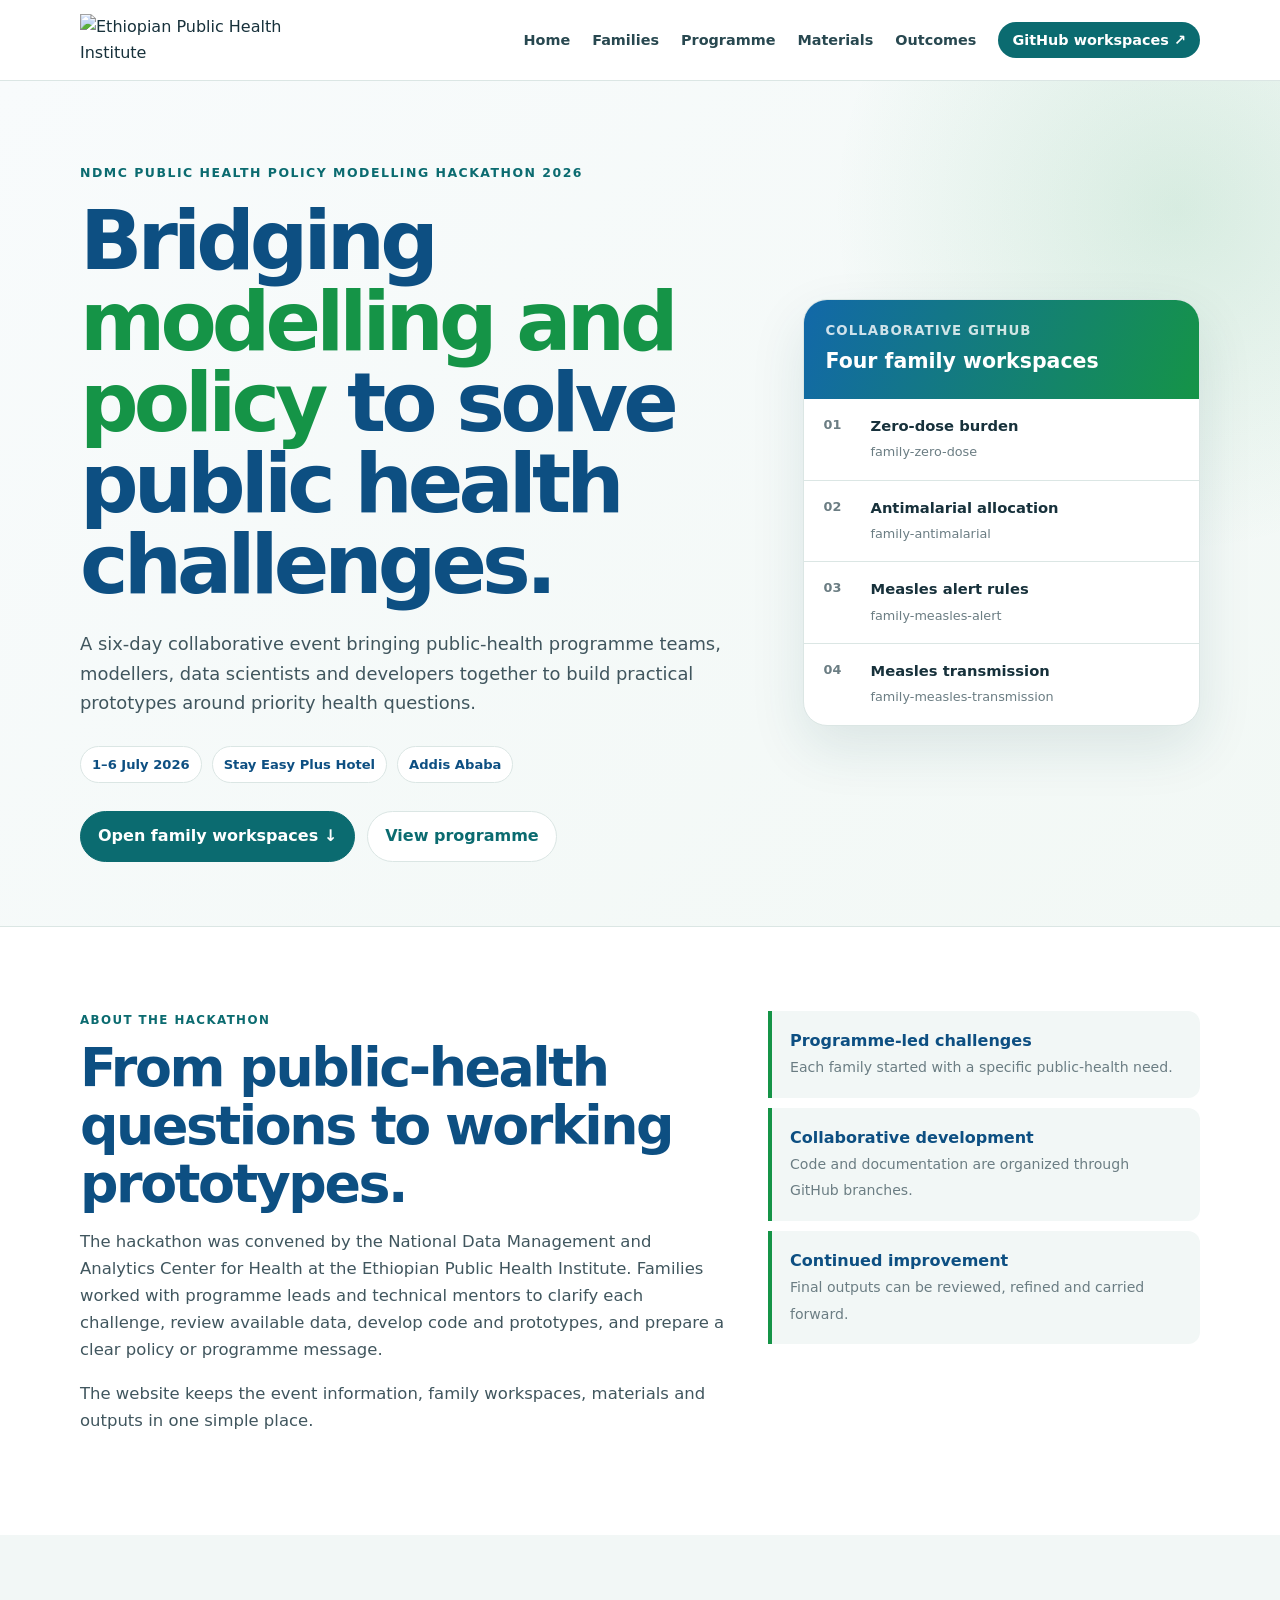
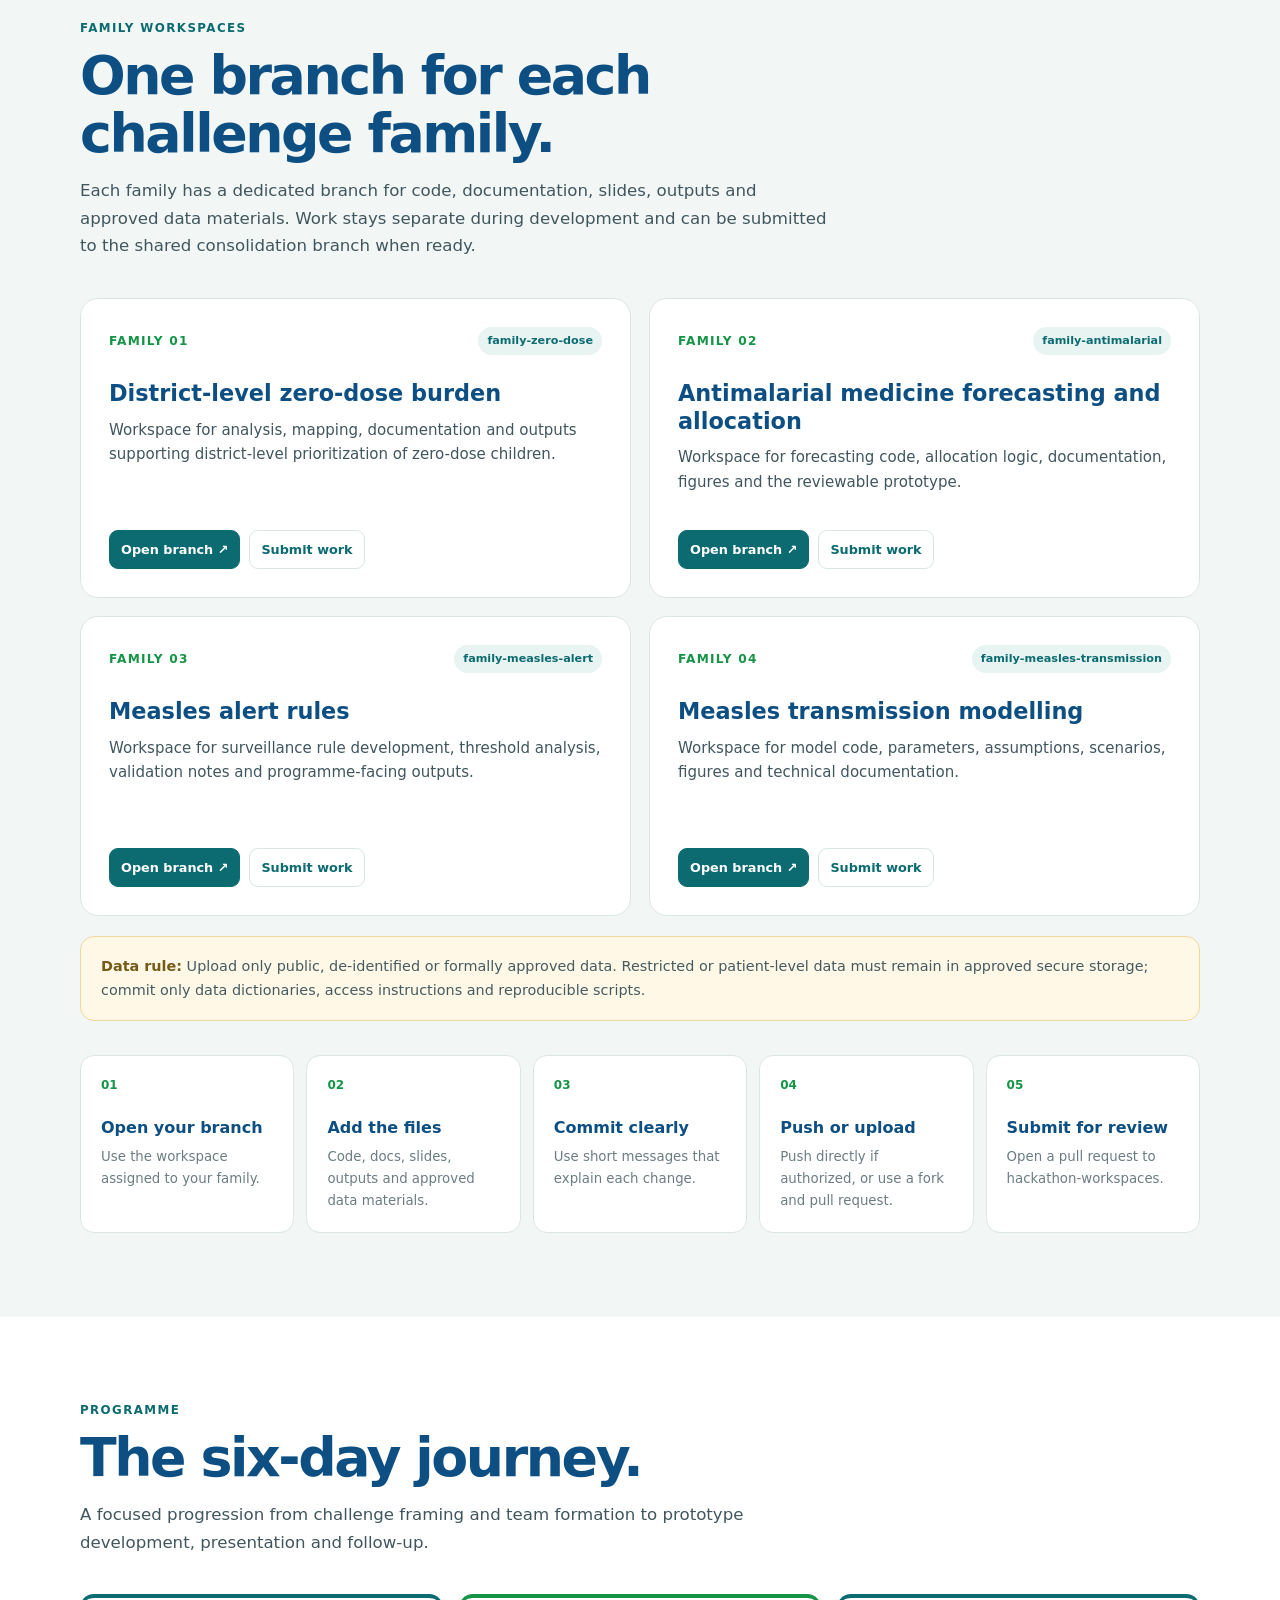
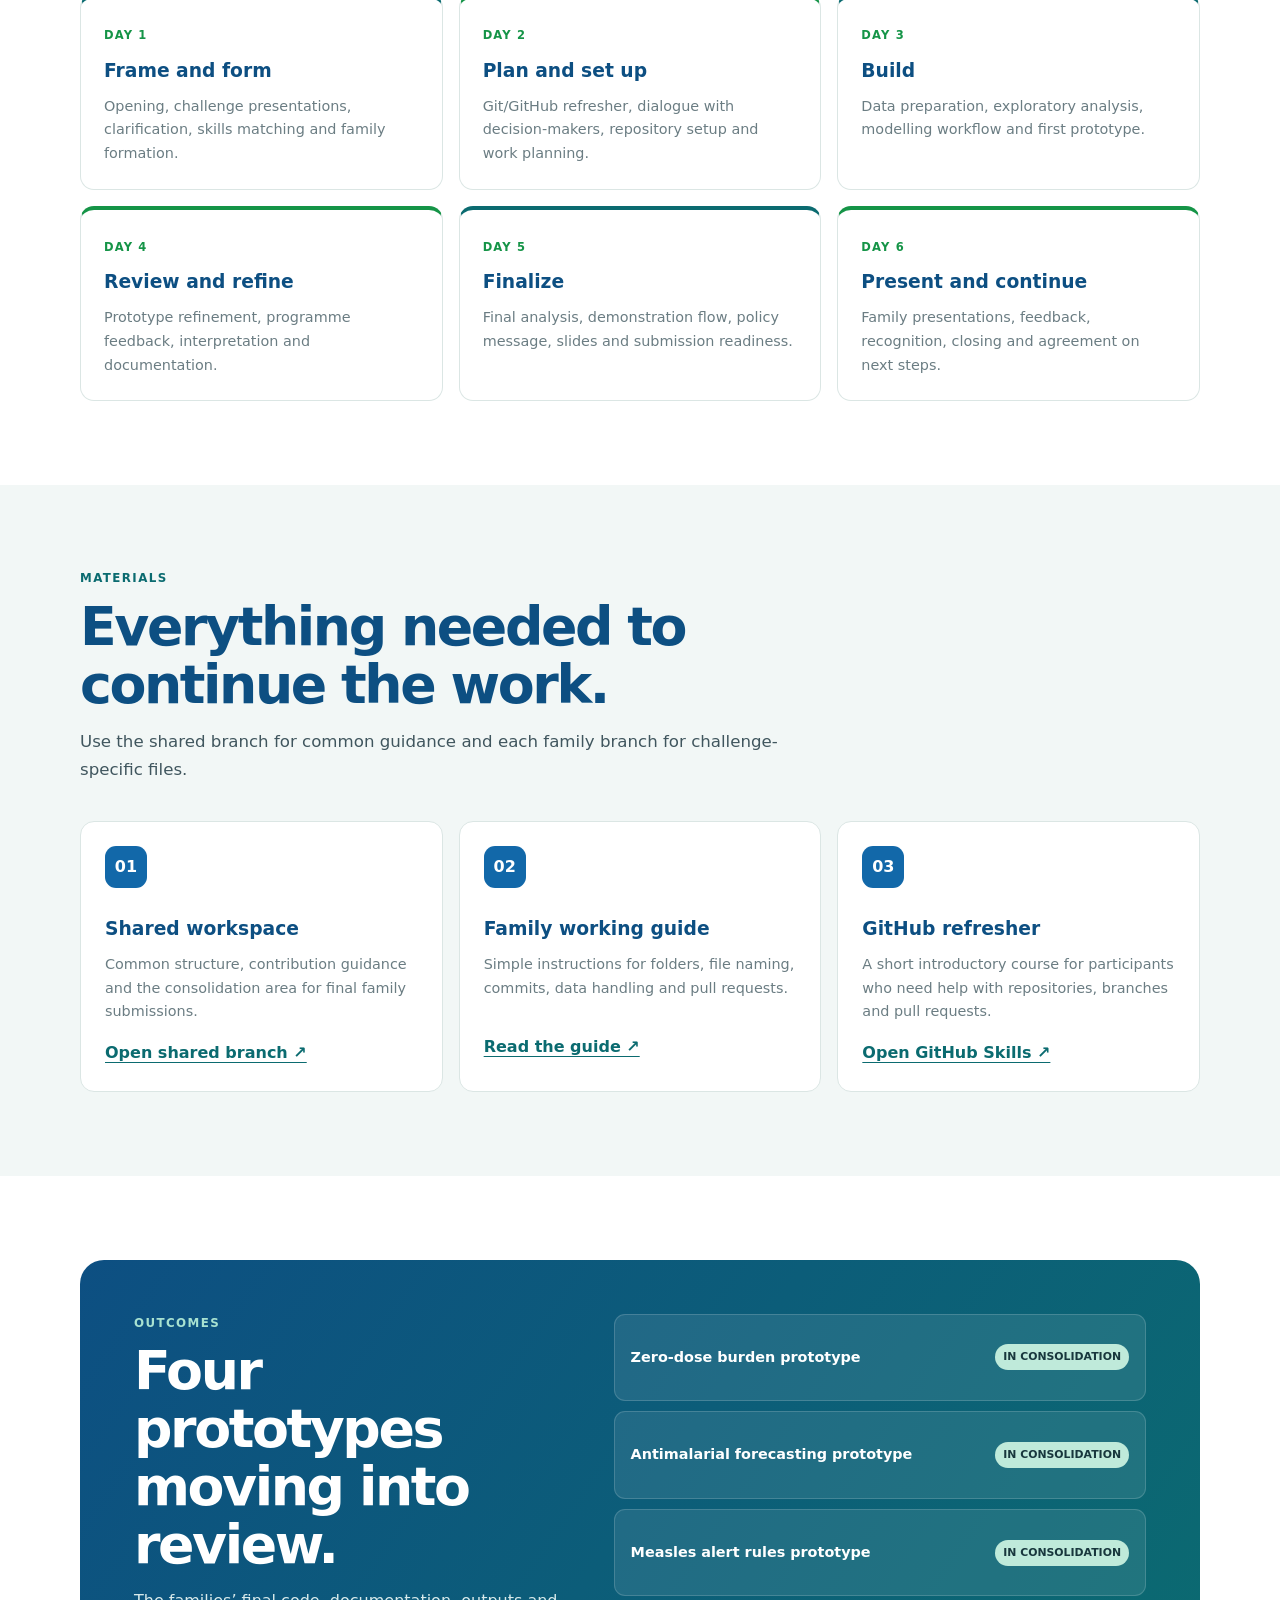
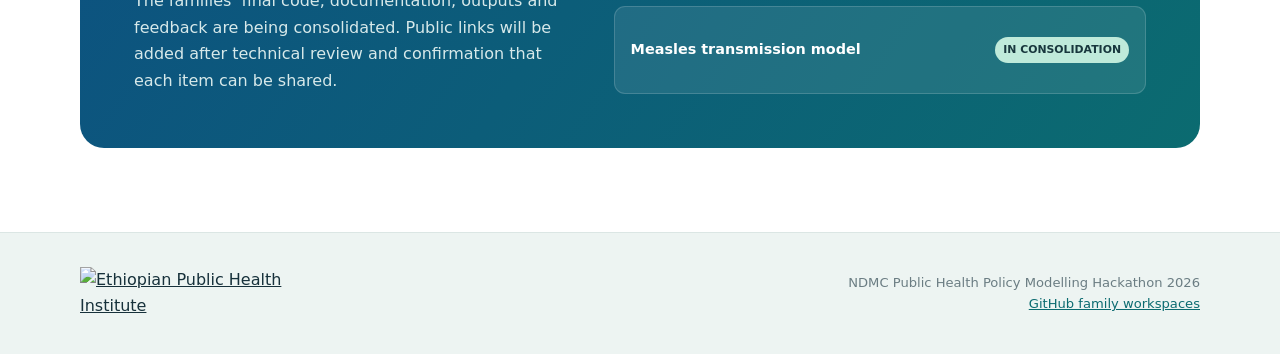
==== ndmc-public-health-modelling-hackathon/index.html @ a4ee4c73 "Add simplified NDMC hackathon site" ====
<!DOCTYPE html>
<html lang="en">
<head>
  <meta charset="utf-8">
  <meta name="viewport" content="width=device-width, initial-scale=1">
  <meta name="description" content="NDMC Public Health Policy Modelling Hackathon 2026 — programme information, family workspaces, materials and outcomes.">
  <meta name="theme-color" content="#0b6b70">
  <meta property="og:type" content="website">
  <meta property="og:title" content="NDMC Public Health Policy Modelling Hackathon 2026">
  <meta property="og:description" content="Bridging modelling and policy to solve public health challenges.">
  <meta property="og:url" content="https://mulerger.github.io/ndmc-public-health-modelling-hackathon/">
  <link rel="canonical" href="https://mulerger.github.io/ndmc-public-health-modelling-hackathon/">
  <title>NDMC Public Health Policy Modelling Hackathon 2026 | EPHI</title>

  <style>
    :root {
      --blue: #1268a9;
      --blue-dark: #0d4f82;
      --green: #159447;
      --teal: #0b6b70;
      --ink: #17313b;
      --text: #40565e;
      --muted: #6b7d83;
      --line: #dbe6e4;
      --soft: #f2f7f6;
      --paper: #ffffff;
      --gold: #e4ad39;
      --max: 1120px;
      --radius: 18px;
    }

    *, *::before, *::after { box-sizing: border-box; }
    html { scroll-behavior: smooth; scroll-padding-top: 88px; }
    body {
      margin: 0;
      color: var(--ink);
      background: var(--paper);
      font-family: Inter, ui-sans-serif, system-ui, -apple-system, BlinkMacSystemFont, "Segoe UI", sans-serif;
      line-height: 1.65;
    }

    a { color: inherit; }
    img { display: block; max-width: 100%; }
    button { font: inherit; }
    .container { width: min(var(--max), calc(100% - 40px)); margin-inline: auto; }

    .skip-link {
      position: fixed;
      top: 8px;
      left: 8px;
      z-index: 2000;
      padding: 10px 14px;
      color: var(--ink);
      background: white;
      border: 2px solid var(--teal);
      border-radius: 8px;
      transform: translateY(-150%);
    }

    .skip-link:focus { transform: none; }

    .site-header {
      position: sticky;
      top: 0;
      z-index: 1000;
      background: rgba(255, 255, 255, 0.96);
      border-bottom: 1px solid var(--line);
      backdrop-filter: blur(12px);
    }

    .nav-row {
      min-height: 80px;
      display: flex;
      align-items: center;
      justify-content: space-between;
      gap: 28px;
    }

    .brand { display: inline-flex; align-items: center; text-decoration: none; }
    .brand img { width: 270px; max-height: 62px; object-fit: contain; object-position: left center; }

    .nav-links {
      display: flex;
      align-items: center;
      gap: 22px;
      margin: 0;
      padding: 0;
      list-style: none;
    }

    .nav-links a {
      color: #284850;
      text-decoration: none;
      font-size: 0.9rem;
      font-weight: 750;
    }

    .nav-links a:hover, .nav-links a:focus-visible { color: var(--teal); }

    .nav-links .github-link {
      padding: 10px 14px;
      color: white;
      background: var(--teal);
      border-radius: 999px;
    }

    .nav-links .github-link:hover, .nav-links .github-link:focus-visible { color: white; background: var(--blue); }

    .menu-button {
      display: none;
      width: 44px;
      height: 44px;
      padding: 0;
      color: var(--ink);
      background: white;
      border: 1px solid var(--line);
      border-radius: 10px;
      cursor: pointer;
    }

    .menu-button span,
    .menu-button::before,
    .menu-button::after {
      content: "";
      display: block;
      width: 19px;
      height: 2px;
      margin: 4px auto;
      background: currentColor;
      border-radius: 10px;
    }

    .hero {
      padding: 82px 0 64px;
      background:
        radial-gradient(circle at 92% 15%, rgba(21, 148, 71, 0.13), transparent 25%),
        linear-gradient(135deg, #f8fbfc 0%, #f2f8f5 100%);
      border-bottom: 1px solid var(--line);
    }

    .hero-grid {
      display: grid;
      grid-template-columns: minmax(0, 1.25fr) minmax(310px, 0.75fr);
      gap: 60px;
      align-items: center;
    }

    .eyebrow {
      margin-bottom: 16px;
      color: var(--teal);
      font-size: 0.78rem;
      font-weight: 900;
      letter-spacing: 0.12em;
      text-transform: uppercase;
    }

    h1, h2, h3, p { margin-top: 0; }
    h1 {
      max-width: 760px;
      margin-bottom: 24px;
      color: var(--blue-dark);
      font-size: clamp(2.75rem, 6.4vw, 5.15rem);
      line-height: 0.99;
      letter-spacing: -0.06em;
    }

    h1 span { color: var(--green); }

    .lead {
      max-width: 720px;
      margin-bottom: 28px;
      color: var(--text);
      font-size: 1.12rem;
    }

    .event-meta { display: flex; flex-wrap: wrap; gap: 10px; margin-bottom: 28px; }
    .event-meta span {
      padding: 7px 11px;
      color: var(--blue-dark);
      background: white;
      border: 1px solid var(--line);
      border-radius: 999px;
      font-size: 0.82rem;
      font-weight: 800;
    }

    .actions { display: flex; flex-wrap: wrap; gap: 12px; }
    .button {
      display: inline-flex;
      align-items: center;
      justify-content: center;
      gap: 8px;
      min-height: 48px;
      padding: 11px 17px;
      color: white;
      background: var(--teal);
      border: 1px solid var(--teal);
      border-radius: 999px;
      text-decoration: none;
      font-weight: 800;
    }

    .button:hover, .button:focus-visible { background: var(--blue); border-color: var(--blue); }
    .button.secondary { color: var(--teal); background: white; border-color: var(--line); }
    .button.secondary:hover, .button.secondary:focus-visible { color: var(--blue); border-color: var(--blue); }

    .workspace-preview {
      overflow: hidden;
      background: white;
      border: 1px solid var(--line);
      border-radius: 24px;
      box-shadow: 0 22px 55px rgba(16, 76, 86, 0.11);
    }

    .preview-head {
      padding: 20px 22px;
      color: white;
      background: linear-gradient(110deg, var(--blue), var(--green));
    }

    .preview-head small { display: block; opacity: 0.8; font-weight: 800; letter-spacing: 0.08em; text-transform: uppercase; }
    .preview-head strong { display: block; margin-top: 3px; font-size: 1.28rem; }
    .preview-list { display: grid; }
    .preview-item { display: grid; grid-template-columns: 35px 1fr; gap: 12px; padding: 15px 20px; border-top: 1px solid var(--line); }
    .preview-item:first-child { border-top: 0; }
    .preview-number { color: var(--teal); font-weight: 900; }
    .preview-item b { display: block; font-size: 0.92rem; }
    .preview-item span { color: var(--muted); font-size: 0.8rem; }

    section { padding: 84px 0; }
    .soft-section { background: var(--soft); }
    .section-head { max-width: 760px; margin-bottom: 38px; }
    .kicker { margin-bottom: 9px; color: var(--teal); font-size: 0.74rem; font-weight: 900; letter-spacing: 0.12em; text-transform: uppercase; }
    .kicker.light { color: #a8e2d1; }
    h2 { margin-bottom: 14px; color: var(--blue-dark); font-size: clamp(2rem, 4.2vw, 3.4rem); line-height: 1.08; letter-spacing: -0.045em; }
    .section-head p { margin-bottom: 0; color: var(--text); font-size: 1.04rem; }

    .about-grid { display: grid; grid-template-columns: 1.2fr 0.8fr; gap: 40px; align-items: start; }
    .about-copy p { color: var(--text); font-size: 1.03rem; }
    .about-points { display: grid; gap: 10px; }
    .about-point { padding: 17px 18px; background: var(--soft); border-left: 4px solid var(--green); border-radius: 0 12px 12px 0; }
    .about-point b { display: block; color: var(--blue-dark); }
    .about-point span { color: var(--muted); font-size: 0.88rem; }

    .family-grid { display: grid; grid-template-columns: repeat(2, 1fr); gap: 18px; }
    .family-card {
      display: flex;
      flex-direction: column;
      min-height: 300px;
      padding: 28px;
      background: white;
      border: 1px solid var(--line);
      border-radius: var(--radius);
    }

    .family-top { display: flex; align-items: center; justify-content: space-between; gap: 18px; margin-bottom: 25px; }
    .family-number { color: var(--green); font-size: 0.76rem; font-weight: 900; letter-spacing: 0.1em; text-transform: uppercase; }
    .branch-badge { padding: 5px 9px; color: var(--teal); background: #e7f4f1; border-radius: 999px; font-size: 0.7rem; font-weight: 850; }
    .family-card h3 { margin-bottom: 10px; color: var(--blue-dark); font-size: 1.4rem; line-height: 1.22; }
    .family-card p { margin-bottom: 24px; color: var(--text); font-size: 0.94rem; }
    .family-actions { display: flex; flex-wrap: wrap; gap: 9px; margin-top: auto; }
    .small-button { display: inline-flex; align-items: center; gap: 6px; padding: 8px 11px; color: var(--teal); background: white; border: 1px solid var(--line); border-radius: 9px; text-decoration: none; font-size: 0.8rem; font-weight: 850; }
    .small-button.primary { color: white; background: var(--teal); border-color: var(--teal); }
    .small-button:hover, .small-button:focus-visible { color: white; background: var(--blue); border-color: var(--blue); }

    .safety-note { margin-top: 20px; padding: 18px 20px; color: #445b61; background: #fff8e7; border: 1px solid #efd89e; border-radius: 14px; font-size: 0.9rem; }
    .safety-note strong { color: #765a17; }

    .workflow {
      display: grid;
      grid-template-columns: repeat(5, 1fr);
      gap: 12px;
      margin-top: 34px;
    }

    .workflow-step { min-height: 150px; padding: 20px; background: white; border: 1px solid var(--line); border-radius: 14px; }
    .workflow-step span { display: block; margin-bottom: 22px; color: var(--green); font-size: 0.75rem; font-weight: 900; }
    .workflow-step b { display: block; color: var(--blue-dark); line-height: 1.3; }
    .workflow-step small { display: block; margin-top: 7px; color: var(--muted); }

    .programme-grid { display: grid; grid-template-columns: repeat(3, 1fr); gap: 16px; }
    .programme-card { padding: 23px; background: white; border: 1px solid var(--line); border-top: 4px solid var(--teal); border-radius: 14px; }
    .programme-card:nth-child(2n) { border-top-color: var(--green); }
    .programme-card .day { color: var(--green); font-size: 0.72rem; font-weight: 900; letter-spacing: 0.1em; text-transform: uppercase; }
    .programme-card h3 { margin: 8px 0; color: var(--blue-dark); }
    .programme-card p { margin-bottom: 0; color: var(--muted); font-size: 0.9rem; }

    .resource-grid { display: grid; grid-template-columns: repeat(3, 1fr); gap: 16px; }
    .resource-card { padding: 24px; background: white; border: 1px solid var(--line); border-radius: 14px; }
    .resource-icon { width: 42px; height: 42px; display: grid; place-items: center; margin-bottom: 26px; color: white; background: var(--blue); border-radius: 11px; font-weight: 900; }
    .resource-card h3 { margin-bottom: 8px; color: var(--blue-dark); }
    .resource-card p { min-height: 65px; margin-bottom: 16px; color: var(--muted); font-size: 0.9rem; }
    .text-link { color: var(--teal); font-weight: 850; text-underline-offset: 4px; }

    .outcome-panel { display: grid; grid-template-columns: 0.9fr 1.1fr; gap: 44px; padding: clamp(28px, 5vw, 54px); color: white; background: linear-gradient(125deg, var(--blue-dark), var(--teal)); border-radius: 24px; }
    .outcome-panel h2 { color: white; }
    .outcome-panel p { margin-bottom: 0; color: #d7e9ea; }
    .status-list { display: grid; gap: 10px; }
    .status-item { display: flex; align-items: center; justify-content: space-between; gap: 18px; padding: 14px 16px; background: rgba(255,255,255,0.09); border: 1px solid rgba(255,255,255,0.16); border-radius: 11px; }
    .status-item b { font-size: 0.9rem; }
    .status-item span { padding: 4px 8px; color: #18373d; background: #bfeada; border-radius: 999px; white-space: nowrap; font-size: 0.68rem; font-weight: 900; text-transform: uppercase; }

    .site-footer { padding: 34px 0; background: #edf4f2; border-top: 1px solid var(--line); }
    .footer-row { display: flex; align-items: center; justify-content: space-between; gap: 30px; }
    .footer-row img { width: 245px; }
    .footer-copy { color: var(--muted); font-size: 0.82rem; text-align: right; }
    .footer-copy a { color: var(--teal); }

    :focus-visible { outline: 3px solid var(--gold); outline-offset: 3px; }

    @media (max-width: 980px) {
      .brand img { width: 220px; }
      .nav-links { gap: 13px; }
      .hero-grid { grid-template-columns: 1fr 0.7fr; gap: 34px; }
      .workflow { grid-template-columns: repeat(3, 1fr); }
    }

    @media (max-width: 800px) {
      .menu-button { display: block; }
      .nav-links {
        position: absolute;
        top: calc(100% + 1px);
        left: 20px;
        right: 20px;
        display: none;
        align-items: stretch;
        padding: 14px;
        background: white;
        border: 1px solid var(--line);
        border-radius: 0 0 15px 15px;
        box-shadow: 0 18px 40px rgba(20, 65, 75, 0.14);
      }
      .nav-links.open { display: grid; }
      .nav-links a { display: block; padding: 9px; }
      .nav-links .github-link { text-align: center; }
      .hero-grid, .about-grid, .outcome-panel { grid-template-columns: 1fr; }
      .workspace-preview { max-width: 560px; }
      .programme-grid, .resource-grid { grid-template-columns: repeat(2, 1fr); }
    }

    @media (max-width: 590px) {
      .container { width: min(var(--max), calc(100% - 28px)); }
      .brand img { width: 185px; }
      .hero { padding: 56px 0 48px; }
      h1 { font-size: clamp(2.65rem, 14vw, 4rem); }
      .actions { display: grid; }
      .button { width: 100%; }
      section { padding: 66px 0; }
      .family-grid, .programme-grid, .resource-grid, .workflow { grid-template-columns: 1fr; }
      .workflow-step { min-height: auto; }
      .workflow-step span { margin-bottom: 10px; }
      .footer-row { align-items: flex-start; flex-direction: column; }
      .footer-copy { text-align: left; }
    }

    @media (prefers-reduced-motion: reduce) { html { scroll-behavior: auto; } }
  </style>
</head>

<body>
  <a class="skip-link" href="#main">Skip to main content</a>

  <header class="site-header">
    <div class="container nav-row">
      <a class="brand" href="#home" aria-label="Ethiopian Public Health Institute — hackathon home">
        <img src="https://ephi.gov.et/wp-content/uploads/2021/03/ephi-logo-name-new-3.png" alt="Ethiopian Public Health Institute">
      </a>

      <button class="menu-button" type="button" aria-expanded="false" aria-controls="primary-nav" aria-label="Open navigation"><span></span></button>

      <ul class="nav-links" id="primary-nav">
        <li><a href="#home">Home</a></li>
        <li><a href="#families">Families</a></li>
        <li><a href="#programme">Programme</a></li>
        <li><a href="#materials">Materials</a></li>
        <li><a href="#outcomes">Outcomes</a></li>
        <li><a class="github-link" href="https://github.com/mulerger/mulerger.github.io/tree/hackathon-workspaces" target="_blank" rel="noopener">GitHub workspaces ↗</a></li>
      </ul>
    </div>
  </header>

  <main id="main">
    <section class="hero" id="home">
      <div class="container hero-grid">
        <div>
          <div class="eyebrow">NDMC Public Health Policy Modelling Hackathon 2026</div>
          <h1>Bridging <span>modelling and policy</span> to solve public health challenges.</h1>
          <p class="lead">A six-day collaborative event bringing public-health programme teams, modellers, data scientists and developers together to build practical prototypes around priority health questions.</p>
          <div class="event-meta">
            <span>1–6 July 2026</span>
            <span>Stay Easy Plus Hotel</span>
            <span>Addis Ababa</span>
          </div>
          <div class="actions">
            <a class="button" href="#families">Open family workspaces ↓</a>
            <a class="button secondary" href="#programme">View programme</a>
          </div>
        </div>

        <aside class="workspace-preview" aria-label="Four family workspaces">
          <div class="preview-head"><small>Collaborative GitHub</small><strong>Four family workspaces</strong></div>
          <div class="preview-list">
            <div class="preview-item"><span class="preview-number">01</span><div><b>Zero-dose burden</b><span>family-zero-dose</span></div></div>
            <div class="preview-item"><span class="preview-number">02</span><div><b>Antimalarial allocation</b><span>family-antimalarial</span></div></div>
            <div class="preview-item"><span class="preview-number">03</span><div><b>Measles alert rules</b><span>family-measles-alert</span></div></div>
            <div class="preview-item"><span class="preview-number">04</span><div><b>Measles transmission</b><span>family-measles-transmission</span></div></div>
          </div>
        </aside>
      </div>
    </section>

    <section id="about">
      <div class="container about-grid">
        <div class="about-copy">
          <div class="kicker">About the hackathon</div>
          <h2>From public-health questions to working prototypes.</h2>
          <p>The hackathon was convened by the National Data Management and Analytics Center for Health at the Ethiopian Public Health Institute. Families worked with programme leads and technical mentors to clarify each challenge, review available data, develop code and prototypes, and prepare a clear policy or programme message.</p>
          <p>The website keeps the event information, family workspaces, materials and outputs in one simple place.</p>
        </div>
        <div class="about-points">
          <div class="about-point"><b>Programme-led challenges</b><span>Each family started with a specific public-health need.</span></div>
          <div class="about-point"><b>Collaborative development</b><span>Code and documentation are organized through GitHub branches.</span></div>
          <div class="about-point"><b>Continued improvement</b><span>Final outputs can be reviewed, refined and carried forward.</span></div>
        </div>
      </div>
    </section>

    <section class="soft-section" id="families">
      <div class="container">
        <div class="section-head">
          <div class="kicker">Family workspaces</div>
          <h2>One branch for each challenge family.</h2>
          <p>Each family has a dedicated branch for code, documentation, slides, outputs and approved data materials. Work stays separate during development and can be submitted to the shared consolidation branch when ready.</p>
        </div>

        <div class="family-grid">
          <article class="family-card">
            <div class="family-top"><span class="family-number">Family 01</span><span class="branch-badge">family-zero-dose</span></div>
            <h3>District-level zero-dose burden</h3>
            <p>Workspace for analysis, mapping, documentation and outputs supporting district-level prioritization of zero-dose children.</p>
            <div class="family-actions">
              <a class="small-button primary" href="https://github.com/mulerger/mulerger.github.io/tree/family-zero-dose/family-workspace" target="_blank" rel="noopener">Open branch ↗</a>
              <a class="small-button" href="https://github.com/mulerger/mulerger.github.io/compare/hackathon-workspaces...family-zero-dose?expand=1" target="_blank" rel="noopener">Submit work</a>
            </div>
          </article>

          <article class="family-card">
            <div class="family-top"><span class="family-number">Family 02</span><span class="branch-badge">family-antimalarial</span></div>
            <h3>Antimalarial medicine forecasting and allocation</h3>
            <p>Workspace for forecasting code, allocation logic, documentation, figures and the reviewable prototype.</p>
            <div class="family-actions">
              <a class="small-button primary" href="https://github.com/mulerger/mulerger.github.io/tree/family-antimalarial/family-workspace" target="_blank" rel="noopener">Open branch ↗</a>
              <a class="small-button" href="https://github.com/mulerger/mulerger.github.io/compare/hackathon-workspaces...family-antimalarial?expand=1" target="_blank" rel="noopener">Submit work</a>
            </div>
          </article>

          <article class="family-card">
            <div class="family-top"><span class="family-number">Family 03</span><span class="branch-badge">family-measles-alert</span></div>
            <h3>Measles alert rules</h3>
            <p>Workspace for surveillance rule development, threshold analysis, validation notes and programme-facing outputs.</p>
            <div class="family-actions">
              <a class="small-button primary" href="https://github.com/mulerger/mulerger.github.io/tree/family-measles-alert/family-workspace" target="_blank" rel="noopener">Open branch ↗</a>
              <a class="small-button" href="https://github.com/mulerger/mulerger.github.io/compare/hackathon-workspaces...family-measles-alert?expand=1" target="_blank" rel="noopener">Submit work</a>
            </div>
          </article>

          <article class="family-card">
            <div class="family-top"><span class="family-number">Family 04</span><span class="branch-badge">family-measles-transmission</span></div>
            <h3>Measles transmission modelling</h3>
            <p>Workspace for model code, parameters, assumptions, scenarios, figures and technical documentation.</p>
            <div class="family-actions">
              <a class="small-button primary" href="https://github.com/mulerger/mulerger.github.io/tree/family-measles-transmission/family-workspace" target="_blank" rel="noopener">Open branch ↗</a>
              <a class="small-button" href="https://github.com/mulerger/mulerger.github.io/compare/hackathon-workspaces...family-measles-transmission?expand=1" target="_blank" rel="noopener">Submit work</a>
            </div>
          </article>
        </div>

        <div class="safety-note"><strong>Data rule:</strong> Upload only public, de-identified or formally approved data. Restricted or patient-level data must remain in approved secure storage; commit only data dictionaries, access instructions and reproducible scripts.</div>

        <div class="workflow" role="group" aria-label="Family submission workflow">
          <div class="workflow-step"><span>01</span><b>Open your branch</b><small>Use the workspace assigned to your family.</small></div>
          <div class="workflow-step"><span>02</span><b>Add the files</b><small>Code, docs, slides, outputs and approved data materials.</small></div>
          <div class="workflow-step"><span>03</span><b>Commit clearly</b><small>Use short messages that explain each change.</small></div>
          <div class="workflow-step"><span>04</span><b>Push or upload</b><small>Push directly if authorized, or use a fork and pull request.</small></div>
          <div class="workflow-step"><span>05</span><b>Submit for review</b><small>Open a pull request to hackathon-workspaces.</small></div>
        </div>
      </div>
    </section>

    <section id="programme">
      <div class="container">
        <div class="section-head">
          <div class="kicker">Programme</div>
          <h2>The six-day journey.</h2>
          <p>A focused progression from challenge framing and team formation to prototype development, presentation and follow-up.</p>
        </div>

        <div class="programme-grid">
          <article class="programme-card"><span class="day">Day 1</span><h3>Frame and form</h3><p>Opening, challenge presentations, clarification, skills matching and family formation.</p></article>
          <article class="programme-card"><span class="day">Day 2</span><h3>Plan and set up</h3><p>Git/GitHub refresher, dialogue with decision-makers, repository setup and work planning.</p></article>
          <article class="programme-card"><span class="day">Day 3</span><h3>Build</h3><p>Data preparation, exploratory analysis, modelling workflow and first prototype.</p></article>
          <article class="programme-card"><span class="day">Day 4</span><h3>Review and refine</h3><p>Prototype refinement, programme feedback, interpretation and documentation.</p></article>
          <article class="programme-card"><span class="day">Day 5</span><h3>Finalize</h3><p>Final analysis, demonstration flow, policy message, slides and submission readiness.</p></article>
          <article class="programme-card"><span class="day">Day 6</span><h3>Present and continue</h3><p>Family presentations, feedback, recognition, closing and agreement on next steps.</p></article>
        </div>
      </div>
    </section>

    <section class="soft-section" id="materials">
      <div class="container">
        <div class="section-head">
          <div class="kicker">Materials</div>
          <h2>Everything needed to continue the work.</h2>
          <p>Use the shared branch for common guidance and each family branch for challenge-specific files.</p>
        </div>

        <div class="resource-grid">
          <article class="resource-card"><div class="resource-icon">01</div><h3>Shared workspace</h3><p>Common structure, contribution guidance and the consolidation area for final family submissions.</p><a class="text-link" href="https://github.com/mulerger/mulerger.github.io/tree/hackathon-workspaces" target="_blank" rel="noopener">Open shared branch ↗</a></article>
          <article class="resource-card"><div class="resource-icon">02</div><h3>Family working guide</h3><p>Simple instructions for folders, file naming, commits, data handling and pull requests.</p><a class="text-link" href="https://github.com/mulerger/mulerger.github.io/blob/hackathon-workspaces/HACKATHON_WORKSPACES.md" target="_blank" rel="noopener">Read the guide ↗</a></article>
          <article class="resource-card"><div class="resource-icon">03</div><h3>GitHub refresher</h3><p>A short introductory course for participants who need help with repositories, branches and pull requests.</p><a class="text-link" href="https://github.com/skills/introduction-to-github" target="_blank" rel="noopener">Open GitHub Skills ↗</a></article>
        </div>
      </div>
    </section>

    <section id="outcomes">
      <div class="container">
        <div class="outcome-panel">
          <div>
            <div class="kicker light">Outcomes</div>
            <h2>Four prototypes moving into review.</h2>
            <p>The families’ final code, documentation, outputs and feedback are being consolidated. Public links will be added after technical review and confirmation that each item can be shared.</p>
          </div>
          <div class="status-list">
            <div class="status-item"><b>Zero-dose burden prototype</b><span>In consolidation</span></div>
            <div class="status-item"><b>Antimalarial forecasting prototype</b><span>In consolidation</span></div>
            <div class="status-item"><b>Measles alert rules prototype</b><span>In consolidation</span></div>
            <div class="status-item"><b>Measles transmission model</b><span>In consolidation</span></div>
          </div>
        </div>
      </div>
    </section>
  </main>

  <footer class="site-footer">
    <div class="container footer-row">
      <a href="https://ephi.gov.et/" target="_blank" rel="noopener"><img src="https://ephi.gov.et/wp-content/uploads/2021/03/ephi-logo-name-new-3.png" alt="Ethiopian Public Health Institute"></a>
      <div class="footer-copy">NDMC Public Health Policy Modelling Hackathon 2026<br><a href="https://github.com/mulerger/mulerger.github.io/tree/hackathon-workspaces" target="_blank" rel="noopener">GitHub family workspaces</a></div>
    </div>
  </footer>

  <script>
    const menuButton = document.querySelector('.menu-button');
    const nav = document.querySelector('.nav-links');

    menuButton.addEventListener('click', () => {
      const isOpen = menuButton.getAttribute('aria-expanded') === 'true';
      menuButton.setAttribute('aria-expanded', String(!isOpen));
      menuButton.setAttribute('aria-label', isOpen ? 'Open navigation' : 'Close navigation');
      nav.classList.toggle('open', !isOpen);
    });

    nav.querySelectorAll('a').forEach(link => link.addEventListener('click', () => {
      menuButton.setAttribute('aria-expanded', 'false');
      menuButton.setAttribute('aria-label', 'Open navigation');
      nav.classList.remove('open');
    }));
  </script>
</body>
</html>
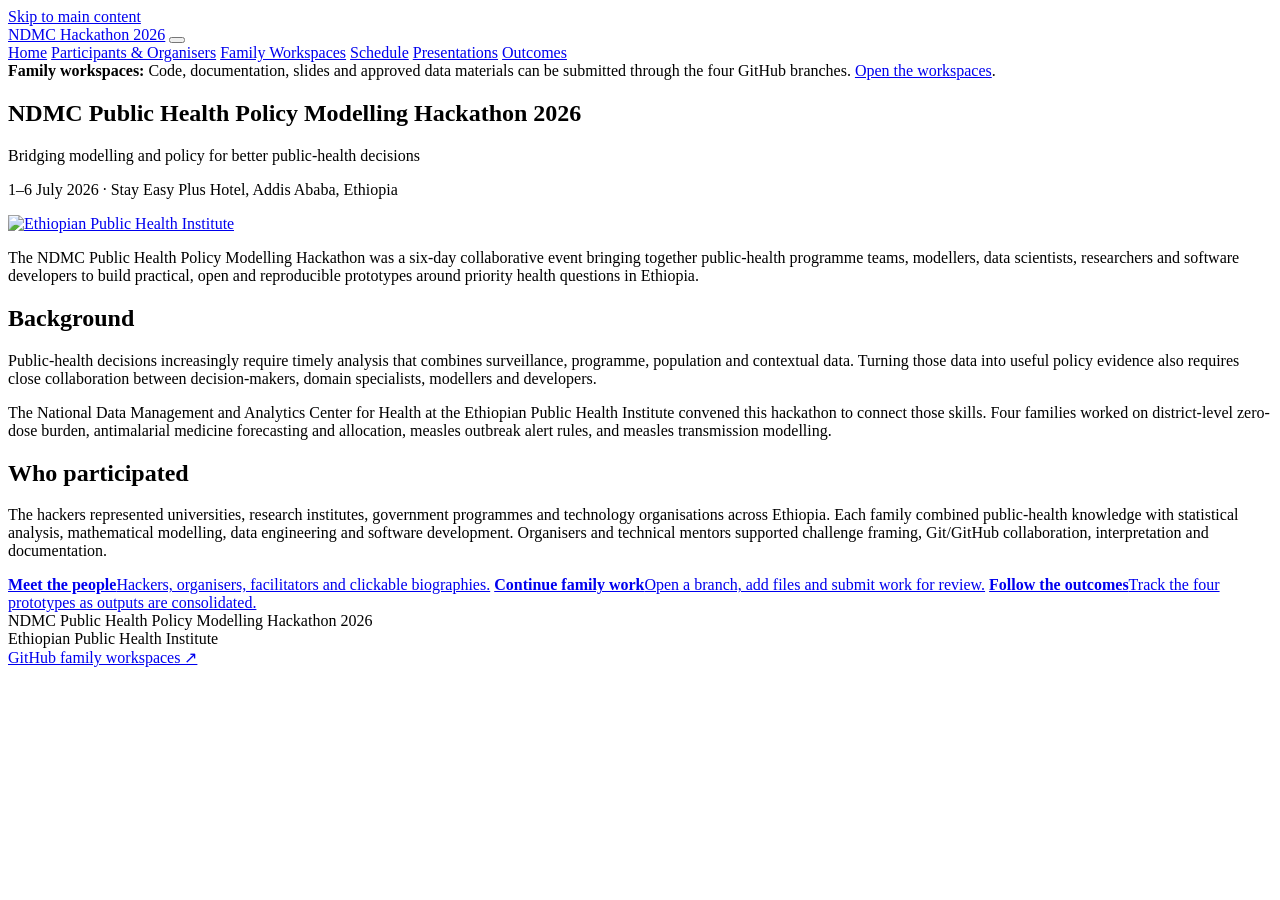
==== commit ae83e05b: "Redesign hackathon site in CEMA style" ====
--- a/ndmc-public-health-modelling-hackathon/index.html
+++ b/ndmc-public-health-modelling-hackathon/index.html
@@ -1,569 +1,79 @@
-<!DOCTYPE html>
+<!doctype html>
 <html lang="en">
 <head>
   <meta charset="utf-8">
   <meta name="viewport" content="width=device-width, initial-scale=1">
-  <meta name="description" content="NDMC Public Health Policy Modelling Hackathon 2026 — programme information, family workspaces, materials and outcomes.">
-  <meta name="theme-color" content="#0b6b70">
+  <meta name="description" content="NDMC Public Health Policy Modelling Hackathon 2026 at the Ethiopian Public Health Institute.">
+  <meta name="theme-color" content="#4a5864">
+  <meta property="og:title" content="NDMC Public Health Policy Modelling Hackathon 2026">
+  <meta property="og:description" content="Bridging modelling and policy for public-health decisions in Ethiopia.">
   <meta property="og:type" content="website">
-  <meta property="og:title" content="NDMC Public Health Policy Modelling Hackathon 2026">
-  <meta property="og:description" content="Bridging modelling and policy to solve public health challenges.">
   <meta property="og:url" content="https://mulerger.github.io/ndmc-public-health-modelling-hackathon/">
   <link rel="canonical" href="https://mulerger.github.io/ndmc-public-health-modelling-hackathon/">
-  <title>NDMC Public Health Policy Modelling Hackathon 2026 | EPHI</title>
-
-  <style>
-    :root {
-      --blue: #1268a9;
-      --blue-dark: #0d4f82;
-      --green: #159447;
-      --teal: #0b6b70;
-      --ink: #17313b;
-      --text: #40565e;
-      --muted: #6b7d83;
-      --line: #dbe6e4;
-      --soft: #f2f7f6;
-      --paper: #ffffff;
-      --gold: #e4ad39;
-      --max: 1120px;
-      --radius: 18px;
-    }
-
-    *, *::before, *::after { box-sizing: border-box; }
-    html { scroll-behavior: smooth; scroll-padding-top: 88px; }
-    body {
-      margin: 0;
-      color: var(--ink);
-      background: var(--paper);
-      font-family: Inter, ui-sans-serif, system-ui, -apple-system, BlinkMacSystemFont, "Segoe UI", sans-serif;
-      line-height: 1.65;
-    }
-
-    a { color: inherit; }
-    img { display: block; max-width: 100%; }
-    button { font: inherit; }
-    .container { width: min(var(--max), calc(100% - 40px)); margin-inline: auto; }
-
-    .skip-link {
-      position: fixed;
-      top: 8px;
-      left: 8px;
-      z-index: 2000;
-      padding: 10px 14px;
-      color: var(--ink);
-      background: white;
-      border: 2px solid var(--teal);
-      border-radius: 8px;
-      transform: translateY(-150%);
-    }
-
-    .skip-link:focus { transform: none; }
-
-    .site-header {
-      position: sticky;
-      top: 0;
-      z-index: 1000;
-      background: rgba(255, 255, 255, 0.96);
-      border-bottom: 1px solid var(--line);
-      backdrop-filter: blur(12px);
-    }
-
-    .nav-row {
-      min-height: 80px;
-      display: flex;
-      align-items: center;
-      justify-content: space-between;
-      gap: 28px;
-    }
-
-    .brand { display: inline-flex; align-items: center; text-decoration: none; }
-    .brand img { width: 270px; max-height: 62px; object-fit: contain; object-position: left center; }
-
-    .nav-links {
-      display: flex;
-      align-items: center;
-      gap: 22px;
-      margin: 0;
-      padding: 0;
-      list-style: none;
-    }
-
-    .nav-links a {
-      color: #284850;
-      text-decoration: none;
-      font-size: 0.9rem;
-      font-weight: 750;
-    }
-
-    .nav-links a:hover, .nav-links a:focus-visible { color: var(--teal); }
-
-    .nav-links .github-link {
-      padding: 10px 14px;
-      color: white;
-      background: var(--teal);
-      border-radius: 999px;
-    }
-
-    .nav-links .github-link:hover, .nav-links .github-link:focus-visible { color: white; background: var(--blue); }
-
-    .menu-button {
-      display: none;
-      width: 44px;
-      height: 44px;
-      padding: 0;
-      color: var(--ink);
-      background: white;
-      border: 1px solid var(--line);
-      border-radius: 10px;
-      cursor: pointer;
-    }
-
-    .menu-button span,
-    .menu-button::before,
-    .menu-button::after {
-      content: "";
-      display: block;
-      width: 19px;
-      height: 2px;
-      margin: 4px auto;
-      background: currentColor;
-      border-radius: 10px;
-    }
-
-    .hero {
-      padding: 82px 0 64px;
-      background:
-        radial-gradient(circle at 92% 15%, rgba(21, 148, 71, 0.13), transparent 25%),
-        linear-gradient(135deg, #f8fbfc 0%, #f2f8f5 100%);
-      border-bottom: 1px solid var(--line);
-    }
-
-    .hero-grid {
-      display: grid;
-      grid-template-columns: minmax(0, 1.25fr) minmax(310px, 0.75fr);
-      gap: 60px;
-      align-items: center;
-    }
-
-    .eyebrow {
-      margin-bottom: 16px;
-      color: var(--teal);
-      font-size: 0.78rem;
-      font-weight: 900;
-      letter-spacing: 0.12em;
-      text-transform: uppercase;
-    }
-
-    h1, h2, h3, p { margin-top: 0; }
-    h1 {
-      max-width: 760px;
-      margin-bottom: 24px;
-      color: var(--blue-dark);
-      font-size: clamp(2.75rem, 6.4vw, 5.15rem);
-      line-height: 0.99;
-      letter-spacing: -0.06em;
-    }
-
-    h1 span { color: var(--green); }
-
-    .lead {
-      max-width: 720px;
-      margin-bottom: 28px;
-      color: var(--text);
-      font-size: 1.12rem;
-    }
-
-    .event-meta { display: flex; flex-wrap: wrap; gap: 10px; margin-bottom: 28px; }
-    .event-meta span {
-      padding: 7px 11px;
-      color: var(--blue-dark);
-      background: white;
-      border: 1px solid var(--line);
-      border-radius: 999px;
-      font-size: 0.82rem;
-      font-weight: 800;
-    }
-
-    .actions { display: flex; flex-wrap: wrap; gap: 12px; }
-    .button {
-      display: inline-flex;
-      align-items: center;
-      justify-content: center;
-      gap: 8px;
-      min-height: 48px;
-      padding: 11px 17px;
-      color: white;
-      background: var(--teal);
-      border: 1px solid var(--teal);
-      border-radius: 999px;
-      text-decoration: none;
-      font-weight: 800;
-    }
-
-    .button:hover, .button:focus-visible { background: var(--blue); border-color: var(--blue); }
-    .button.secondary { color: var(--teal); background: white; border-color: var(--line); }
-    .button.secondary:hover, .button.secondary:focus-visible { color: var(--blue); border-color: var(--blue); }
-
-    .workspace-preview {
-      overflow: hidden;
-      background: white;
-      border: 1px solid var(--line);
-      border-radius: 24px;
-      box-shadow: 0 22px 55px rgba(16, 76, 86, 0.11);
-    }
-
-    .preview-head {
-      padding: 20px 22px;
-      color: white;
-      background: linear-gradient(110deg, var(--blue), var(--green));
-    }
-
-    .preview-head small { display: block; opacity: 0.8; font-weight: 800; letter-spacing: 0.08em; text-transform: uppercase; }
-    .preview-head strong { display: block; margin-top: 3px; font-size: 1.28rem; }
-    .preview-list { display: grid; }
-    .preview-item { display: grid; grid-template-columns: 35px 1fr; gap: 12px; padding: 15px 20px; border-top: 1px solid var(--line); }
-    .preview-item:first-child { border-top: 0; }
-    .preview-number { color: var(--teal); font-weight: 900; }
-    .preview-item b { display: block; font-size: 0.92rem; }
-    .preview-item span { color: var(--muted); font-size: 0.8rem; }
-
-    section { padding: 84px 0; }
-    .soft-section { background: var(--soft); }
-    .section-head { max-width: 760px; margin-bottom: 38px; }
-    .kicker { margin-bottom: 9px; color: var(--teal); font-size: 0.74rem; font-weight: 900; letter-spacing: 0.12em; text-transform: uppercase; }
-    .kicker.light { color: #a8e2d1; }
-    h2 { margin-bottom: 14px; color: var(--blue-dark); font-size: clamp(2rem, 4.2vw, 3.4rem); line-height: 1.08; letter-spacing: -0.045em; }
-    .section-head p { margin-bottom: 0; color: var(--text); font-size: 1.04rem; }
-
-    .about-grid { display: grid; grid-template-columns: 1.2fr 0.8fr; gap: 40px; align-items: start; }
-    .about-copy p { color: var(--text); font-size: 1.03rem; }
-    .about-points { display: grid; gap: 10px; }
-    .about-point { padding: 17px 18px; background: var(--soft); border-left: 4px solid var(--green); border-radius: 0 12px 12px 0; }
-    .about-point b { display: block; color: var(--blue-dark); }
-    .about-point span { color: var(--muted); font-size: 0.88rem; }
-
-    .family-grid { display: grid; grid-template-columns: repeat(2, 1fr); gap: 18px; }
-    .family-card {
-      display: flex;
-      flex-direction: column;
-      min-height: 300px;
-      padding: 28px;
-      background: white;
-      border: 1px solid var(--line);
-      border-radius: var(--radius);
-    }
-
-    .family-top { display: flex; align-items: center; justify-content: space-between; gap: 18px; margin-bottom: 25px; }
-    .family-number { color: var(--green); font-size: 0.76rem; font-weight: 900; letter-spacing: 0.1em; text-transform: uppercase; }
-    .branch-badge { padding: 5px 9px; color: var(--teal); background: #e7f4f1; border-radius: 999px; font-size: 0.7rem; font-weight: 850; }
-    .family-card h3 { margin-bottom: 10px; color: var(--blue-dark); font-size: 1.4rem; line-height: 1.22; }
-    .family-card p { margin-bottom: 24px; color: var(--text); font-size: 0.94rem; }
-    .family-actions { display: flex; flex-wrap: wrap; gap: 9px; margin-top: auto; }
-    .small-button { display: inline-flex; align-items: center; gap: 6px; padding: 8px 11px; color: var(--teal); background: white; border: 1px solid var(--line); border-radius: 9px; text-decoration: none; font-size: 0.8rem; font-weight: 850; }
-    .small-button.primary { color: white; background: var(--teal); border-color: var(--teal); }
-    .small-button:hover, .small-button:focus-visible { color: white; background: var(--blue); border-color: var(--blue); }
-
-    .safety-note { margin-top: 20px; padding: 18px 20px; color: #445b61; background: #fff8e7; border: 1px solid #efd89e; border-radius: 14px; font-size: 0.9rem; }
-    .safety-note strong { color: #765a17; }
-
-    .workflow {
-      display: grid;
-      grid-template-columns: repeat(5, 1fr);
-      gap: 12px;
-      margin-top: 34px;
-    }
-
-    .workflow-step { min-height: 150px; padding: 20px; background: white; border: 1px solid var(--line); border-radius: 14px; }
-    .workflow-step span { display: block; margin-bottom: 22px; color: var(--green); font-size: 0.75rem; font-weight: 900; }
-    .workflow-step b { display: block; color: var(--blue-dark); line-height: 1.3; }
-    .workflow-step small { display: block; margin-top: 7px; color: var(--muted); }
-
-    .programme-grid { display: grid; grid-template-columns: repeat(3, 1fr); gap: 16px; }
-    .programme-card { padding: 23px; background: white; border: 1px solid var(--line); border-top: 4px solid var(--teal); border-radius: 14px; }
-    .programme-card:nth-child(2n) { border-top-color: var(--green); }
-    .programme-card .day { color: var(--green); font-size: 0.72rem; font-weight: 900; letter-spacing: 0.1em; text-transform: uppercase; }
-    .programme-card h3 { margin: 8px 0; color: var(--blue-dark); }
-    .programme-card p { margin-bottom: 0; color: var(--muted); font-size: 0.9rem; }
-
-    .resource-grid { display: grid; grid-template-columns: repeat(3, 1fr); gap: 16px; }
-    .resource-card { padding: 24px; background: white; border: 1px solid var(--line); border-radius: 14px; }
-    .resource-icon { width: 42px; height: 42px; display: grid; place-items: center; margin-bottom: 26px; color: white; background: var(--blue); border-radius: 11px; font-weight: 900; }
-    .resource-card h3 { margin-bottom: 8px; color: var(--blue-dark); }
-    .resource-card p { min-height: 65px; margin-bottom: 16px; color: var(--muted); font-size: 0.9rem; }
-    .text-link { color: var(--teal); font-weight: 850; text-underline-offset: 4px; }
-
-    .outcome-panel { display: grid; grid-template-columns: 0.9fr 1.1fr; gap: 44px; padding: clamp(28px, 5vw, 54px); color: white; background: linear-gradient(125deg, var(--blue-dark), var(--teal)); border-radius: 24px; }
-    .outcome-panel h2 { color: white; }
-    .outcome-panel p { margin-bottom: 0; color: #d7e9ea; }
-    .status-list { display: grid; gap: 10px; }
-    .status-item { display: flex; align-items: center; justify-content: space-between; gap: 18px; padding: 14px 16px; background: rgba(255,255,255,0.09); border: 1px solid rgba(255,255,255,0.16); border-radius: 11px; }
-    .status-item b { font-size: 0.9rem; }
-    .status-item span { padding: 4px 8px; color: #18373d; background: #bfeada; border-radius: 999px; white-space: nowrap; font-size: 0.68rem; font-weight: 900; text-transform: uppercase; }
-
-    .site-footer { padding: 34px 0; background: #edf4f2; border-top: 1px solid var(--line); }
-    .footer-row { display: flex; align-items: center; justify-content: space-between; gap: 30px; }
-    .footer-row img { width: 245px; }
-    .footer-copy { color: var(--muted); font-size: 0.82rem; text-align: right; }
-    .footer-copy a { color: var(--teal); }
-
-    :focus-visible { outline: 3px solid var(--gold); outline-offset: 3px; }
-
-    @media (max-width: 980px) {
-      .brand img { width: 220px; }
-      .nav-links { gap: 13px; }
-      .hero-grid { grid-template-columns: 1fr 0.7fr; gap: 34px; }
-      .workflow { grid-template-columns: repeat(3, 1fr); }
-    }
-
-    @media (max-width: 800px) {
-      .menu-button { display: block; }
-      .nav-links {
-        position: absolute;
-        top: calc(100% + 1px);
-        left: 20px;
-        right: 20px;
-        display: none;
-        align-items: stretch;
-        padding: 14px;
-        background: white;
-        border: 1px solid var(--line);
-        border-radius: 0 0 15px 15px;
-        box-shadow: 0 18px 40px rgba(20, 65, 75, 0.14);
-      }
-      .nav-links.open { display: grid; }
-      .nav-links a { display: block; padding: 9px; }
-      .nav-links .github-link { text-align: center; }
-      .hero-grid, .about-grid, .outcome-panel { grid-template-columns: 1fr; }
-      .workspace-preview { max-width: 560px; }
-      .programme-grid, .resource-grid { grid-template-columns: repeat(2, 1fr); }
-    }
-
-    @media (max-width: 590px) {
-      .container { width: min(var(--max), calc(100% - 28px)); }
-      .brand img { width: 185px; }
-      .hero { padding: 56px 0 48px; }
-      h1 { font-size: clamp(2.65rem, 14vw, 4rem); }
-      .actions { display: grid; }
-      .button { width: 100%; }
-      section { padding: 66px 0; }
-      .family-grid, .programme-grid, .resource-grid, .workflow { grid-template-columns: 1fr; }
-      .workflow-step { min-height: auto; }
-      .workflow-step span { margin-bottom: 10px; }
-      .footer-row { align-items: flex-start; flex-direction: column; }
-      .footer-copy { text-align: left; }
-    }
-
-    @media (prefers-reduced-motion: reduce) { html { scroll-behavior: auto; } }
-  </style>
+  <link rel="stylesheet" href="assets/styles.css">
+  <title>NDMC Public Health Policy Modelling Hackathon 2026</title>
 </head>
-
 <body>
   <a class="skip-link" href="#main">Skip to main content</a>
 
-  <header class="site-header">
-    <div class="container nav-row">
-      <a class="brand" href="#home" aria-label="Ethiopian Public Health Institute — hackathon home">
-        <img src="https://ephi.gov.et/wp-content/uploads/2021/03/ephi-logo-name-new-3.png" alt="Ethiopian Public Health Institute">
-      </a>
-
-      <button class="menu-button" type="button" aria-expanded="false" aria-controls="primary-nav" aria-label="Open navigation"><span></span></button>
-
-      <ul class="nav-links" id="primary-nav">
-        <li><a href="#home">Home</a></li>
-        <li><a href="#families">Families</a></li>
-        <li><a href="#programme">Programme</a></li>
-        <li><a href="#materials">Materials</a></li>
-        <li><a href="#outcomes">Outcomes</a></li>
-        <li><a class="github-link" href="https://github.com/mulerger/mulerger.github.io/tree/hackathon-workspaces" target="_blank" rel="noopener">GitHub workspaces ↗</a></li>
-      </ul>
+  <header class="site-nav">
+    <div class="nav-inner">
+      <a class="site-title" href="index.html">NDMC Hackathon 2026</a>
+      <button class="nav-toggle" type="button" aria-expanded="false" aria-controls="primary-nav" aria-label="Open navigation" data-nav-toggle><span></span></button>
+      <nav class="primary-nav" id="primary-nav" aria-label="Main navigation" data-primary-nav>
+        <a href="index.html" aria-current="page">Home</a>
+        <a href="participants.html">Participants &amp; Organisers</a>
+        <a href="workspaces.html">Family Workspaces</a>
+        <a href="schedule.html">Schedule</a>
+        <a href="presentations.html">Presentations</a>
+        <a href="outcomes.html">Outcomes</a>
+      </nav>
     </div>
   </header>
 
-  <main id="main">
-    <section class="hero" id="home">
-      <div class="container hero-grid">
-        <div>
-          <div class="eyebrow">NDMC Public Health Policy Modelling Hackathon 2026</div>
-          <h1>Bridging <span>modelling and policy</span> to solve public health challenges.</h1>
-          <p class="lead">A six-day collaborative event bringing public-health programme teams, modellers, data scientists and developers together to build practical prototypes around priority health questions.</p>
-          <div class="event-meta">
-            <span>1–6 July 2026</span>
-            <span>Stay Easy Plus Hotel</span>
-            <span>Addis Ababa</span>
-          </div>
-          <div class="actions">
-            <a class="button" href="#families">Open family workspaces ↓</a>
-            <a class="button secondary" href="#programme">View programme</a>
-          </div>
-        </div>
+  <div class="announcement">
+    <div class="announcement-inner"><strong>Family workspaces:</strong> Code, documentation, slides and approved data materials can be submitted through the four GitHub branches. <a href="workspaces.html">Open the workspaces</a>.</div>
+  </div>
 
-        <aside class="workspace-preview" aria-label="Four family workspaces">
-          <div class="preview-head"><small>Collaborative GitHub</small><strong>Four family workspaces</strong></div>
-          <div class="preview-list">
-            <div class="preview-item"><span class="preview-number">01</span><div><b>Zero-dose burden</b><span>family-zero-dose</span></div></div>
-            <div class="preview-item"><span class="preview-number">02</span><div><b>Antimalarial allocation</b><span>family-antimalarial</span></div></div>
-            <div class="preview-item"><span class="preview-number">03</span><div><b>Measles alert rules</b><span>family-measles-alert</span></div></div>
-            <div class="preview-item"><span class="preview-number">04</span><div><b>Measles transmission</b><span>family-measles-transmission</span></div></div>
-          </div>
-        </aside>
+  <main class="page" id="main">
+    <section class="event-hero" aria-labelledby="event-title">
+      <h1 id="event-title">NDMC Public Health Policy Modelling Hackathon 2026</h1>
+      <p class="tagline">Bridging modelling and policy for better public-health decisions</p>
+      <p class="event-details">1–6 July 2026 · Stay Easy Plus Hotel, Addis Ababa, Ethiopia</p>
+      <div class="logo-row">
+        <a href="https://ephi.gov.et/" target="_blank" rel="noopener noreferrer" aria-label="Visit the Ethiopian Public Health Institute website">
+          <img src="https://ephi.gov.et/wp-content/uploads/2021/03/ephi-logo-name-new-3.png" alt="Ethiopian Public Health Institute">
+        </a>
       </div>
     </section>
 
-    <section id="about">
-      <div class="container about-grid">
-        <div class="about-copy">
-          <div class="kicker">About the hackathon</div>
-          <h2>From public-health questions to working prototypes.</h2>
-          <p>The hackathon was convened by the National Data Management and Analytics Center for Health at the Ethiopian Public Health Institute. Families worked with programme leads and technical mentors to clarify each challenge, review available data, develop code and prototypes, and prepare a clear policy or programme message.</p>
-          <p>The website keeps the event information, family workspaces, materials and outputs in one simple place.</p>
-        </div>
-        <div class="about-points">
-          <div class="about-point"><b>Programme-led challenges</b><span>Each family started with a specific public-health need.</span></div>
-          <div class="about-point"><b>Collaborative development</b><span>Code and documentation are organized through GitHub branches.</span></div>
-          <div class="about-point"><b>Continued improvement</b><span>Final outputs can be reviewed, refined and carried forward.</span></div>
-        </div>
-      </div>
+    <p class="intro">The NDMC Public Health Policy Modelling Hackathon was a six-day collaborative event bringing together public-health programme teams, modellers, data scientists, researchers and software developers to build practical, open and reproducible prototypes around priority health questions in Ethiopia.</p>
+
+    <section class="content-section">
+      <h2>Background</h2>
+      <p>Public-health decisions increasingly require timely analysis that combines surveillance, programme, population and contextual data. Turning those data into useful policy evidence also requires close collaboration between decision-makers, domain specialists, modellers and developers.</p>
+      <p>The National Data Management and Analytics Center for Health at the Ethiopian Public Health Institute convened this hackathon to connect those skills. Four families worked on district-level zero-dose burden, antimalarial medicine forecasting and allocation, measles outbreak alert rules, and measles transmission modelling.</p>
     </section>
 
-    <section class="soft-section" id="families">
-      <div class="container">
-        <div class="section-head">
-          <div class="kicker">Family workspaces</div>
-          <h2>One branch for each challenge family.</h2>
-          <p>Each family has a dedicated branch for code, documentation, slides, outputs and approved data materials. Work stays separate during development and can be submitted to the shared consolidation branch when ready.</p>
-        </div>
-
-        <div class="family-grid">
-          <article class="family-card">
-            <div class="family-top"><span class="family-number">Family 01</span><span class="branch-badge">family-zero-dose</span></div>
-            <h3>District-level zero-dose burden</h3>
-            <p>Workspace for analysis, mapping, documentation and outputs supporting district-level prioritization of zero-dose children.</p>
-            <div class="family-actions">
-              <a class="small-button primary" href="https://github.com/mulerger/mulerger.github.io/tree/family-zero-dose/family-workspace" target="_blank" rel="noopener">Open branch ↗</a>
-              <a class="small-button" href="https://github.com/mulerger/mulerger.github.io/compare/hackathon-workspaces...family-zero-dose?expand=1" target="_blank" rel="noopener">Submit work</a>
-            </div>
-          </article>
-
-          <article class="family-card">
-            <div class="family-top"><span class="family-number">Family 02</span><span class="branch-badge">family-antimalarial</span></div>
-            <h3>Antimalarial medicine forecasting and allocation</h3>
-            <p>Workspace for forecasting code, allocation logic, documentation, figures and the reviewable prototype.</p>
-            <div class="family-actions">
-              <a class="small-button primary" href="https://github.com/mulerger/mulerger.github.io/tree/family-antimalarial/family-workspace" target="_blank" rel="noopener">Open branch ↗</a>
-              <a class="small-button" href="https://github.com/mulerger/mulerger.github.io/compare/hackathon-workspaces...family-antimalarial?expand=1" target="_blank" rel="noopener">Submit work</a>
-            </div>
-          </article>
-
-          <article class="family-card">
-            <div class="family-top"><span class="family-number">Family 03</span><span class="branch-badge">family-measles-alert</span></div>
-            <h3>Measles alert rules</h3>
-            <p>Workspace for surveillance rule development, threshold analysis, validation notes and programme-facing outputs.</p>
-            <div class="family-actions">
-              <a class="small-button primary" href="https://github.com/mulerger/mulerger.github.io/tree/family-measles-alert/family-workspace" target="_blank" rel="noopener">Open branch ↗</a>
-              <a class="small-button" href="https://github.com/mulerger/mulerger.github.io/compare/hackathon-workspaces...family-measles-alert?expand=1" target="_blank" rel="noopener">Submit work</a>
-            </div>
-          </article>
-
-          <article class="family-card">
-            <div class="family-top"><span class="family-number">Family 04</span><span class="branch-badge">family-measles-transmission</span></div>
-            <h3>Measles transmission modelling</h3>
-            <p>Workspace for model code, parameters, assumptions, scenarios, figures and technical documentation.</p>
-            <div class="family-actions">
-              <a class="small-button primary" href="https://github.com/mulerger/mulerger.github.io/tree/family-measles-transmission/family-workspace" target="_blank" rel="noopener">Open branch ↗</a>
-              <a class="small-button" href="https://github.com/mulerger/mulerger.github.io/compare/hackathon-workspaces...family-measles-transmission?expand=1" target="_blank" rel="noopener">Submit work</a>
-            </div>
-          </article>
-        </div>
-
-        <div class="safety-note"><strong>Data rule:</strong> Upload only public, de-identified or formally approved data. Restricted or patient-level data must remain in approved secure storage; commit only data dictionaries, access instructions and reproducible scripts.</div>
-
-        <div class="workflow" role="group" aria-label="Family submission workflow">
-          <div class="workflow-step"><span>01</span><b>Open your branch</b><small>Use the workspace assigned to your family.</small></div>
-          <div class="workflow-step"><span>02</span><b>Add the files</b><small>Code, docs, slides, outputs and approved data materials.</small></div>
-          <div class="workflow-step"><span>03</span><b>Commit clearly</b><small>Use short messages that explain each change.</small></div>
-          <div class="workflow-step"><span>04</span><b>Push or upload</b><small>Push directly if authorized, or use a fork and pull request.</small></div>
-          <div class="workflow-step"><span>05</span><b>Submit for review</b><small>Open a pull request to hackathon-workspaces.</small></div>
-        </div>
-      </div>
+    <section class="content-section">
+      <h2>Who participated</h2>
+      <p>The hackers represented universities, research institutes, government programmes and technology organisations across Ethiopia. Each family combined public-health knowledge with statistical analysis, mathematical modelling, data engineering and software development. Organisers and technical mentors supported challenge framing, Git/GitHub collaboration, interpretation and documentation.</p>
     </section>
 
-    <section id="programme">
-      <div class="container">
-        <div class="section-head">
-          <div class="kicker">Programme</div>
-          <h2>The six-day journey.</h2>
-          <p>A focused progression from challenge framing and team formation to prototype development, presentation and follow-up.</p>
-        </div>
-
-        <div class="programme-grid">
-          <article class="programme-card"><span class="day">Day 1</span><h3>Frame and form</h3><p>Opening, challenge presentations, clarification, skills matching and family formation.</p></article>
-          <article class="programme-card"><span class="day">Day 2</span><h3>Plan and set up</h3><p>Git/GitHub refresher, dialogue with decision-makers, repository setup and work planning.</p></article>
-          <article class="programme-card"><span class="day">Day 3</span><h3>Build</h3><p>Data preparation, exploratory analysis, modelling workflow and first prototype.</p></article>
-          <article class="programme-card"><span class="day">Day 4</span><h3>Review and refine</h3><p>Prototype refinement, programme feedback, interpretation and documentation.</p></article>
-          <article class="programme-card"><span class="day">Day 5</span><h3>Finalize</h3><p>Final analysis, demonstration flow, policy message, slides and submission readiness.</p></article>
-          <article class="programme-card"><span class="day">Day 6</span><h3>Present and continue</h3><p>Family presentations, feedback, recognition, closing and agreement on next steps.</p></article>
-        </div>
-      </div>
-    </section>
-
-    <section class="soft-section" id="materials">
-      <div class="container">
-        <div class="section-head">
-          <div class="kicker">Materials</div>
-          <h2>Everything needed to continue the work.</h2>
-          <p>Use the shared branch for common guidance and each family branch for challenge-specific files.</p>
-        </div>
-
-        <div class="resource-grid">
-          <article class="resource-card"><div class="resource-icon">01</div><h3>Shared workspace</h3><p>Common structure, contribution guidance and the consolidation area for final family submissions.</p><a class="text-link" href="https://github.com/mulerger/mulerger.github.io/tree/hackathon-workspaces" target="_blank" rel="noopener">Open shared branch ↗</a></article>
-          <article class="resource-card"><div class="resource-icon">02</div><h3>Family working guide</h3><p>Simple instructions for folders, file naming, commits, data handling and pull requests.</p><a class="text-link" href="https://github.com/mulerger/mulerger.github.io/blob/hackathon-workspaces/HACKATHON_WORKSPACES.md" target="_blank" rel="noopener">Read the guide ↗</a></article>
-          <article class="resource-card"><div class="resource-icon">03</div><h3>GitHub refresher</h3><p>A short introductory course for participants who need help with repositories, branches and pull requests.</p><a class="text-link" href="https://github.com/skills/introduction-to-github" target="_blank" rel="noopener">Open GitHub Skills ↗</a></article>
-        </div>
-      </div>
-    </section>
-
-    <section id="outcomes">
-      <div class="container">
-        <div class="outcome-panel">
-          <div>
-            <div class="kicker light">Outcomes</div>
-            <h2>Four prototypes moving into review.</h2>
-            <p>The families’ final code, documentation, outputs and feedback are being consolidated. Public links will be added after technical review and confirmation that each item can be shared.</p>
-          </div>
-          <div class="status-list">
-            <div class="status-item"><b>Zero-dose burden prototype</b><span>In consolidation</span></div>
-            <div class="status-item"><b>Antimalarial forecasting prototype</b><span>In consolidation</span></div>
-            <div class="status-item"><b>Measles alert rules prototype</b><span>In consolidation</span></div>
-            <div class="status-item"><b>Measles transmission model</b><span>In consolidation</span></div>
-          </div>
-        </div>
-      </div>
-    </section>
+    <div class="quick-links" aria-label="Featured pages">
+      <a class="quick-link" href="participants.html"><strong>Meet the people</strong><span>Hackers, organisers, facilitators and clickable biographies.</span></a>
+      <a class="quick-link" href="workspaces.html"><strong>Continue family work</strong><span>Open a branch, add files and submit work for review.</span></a>
+      <a class="quick-link" href="outcomes.html"><strong>Follow the outcomes</strong><span>Track the four prototypes as outputs are consolidated.</span></a>
+    </div>
   </main>
 
   <footer class="site-footer">
-    <div class="container footer-row">
-      <a href="https://ephi.gov.et/" target="_blank" rel="noopener"><img src="https://ephi.gov.et/wp-content/uploads/2021/03/ephi-logo-name-new-3.png" alt="Ethiopian Public Health Institute"></a>
-      <div class="footer-copy">NDMC Public Health Policy Modelling Hackathon 2026<br><a href="https://github.com/mulerger/mulerger.github.io/tree/hackathon-workspaces" target="_blank" rel="noopener">GitHub family workspaces</a></div>
+    <div class="footer-inner">
+      <div><span class="footer-brand">NDMC Public Health Policy Modelling Hackathon 2026</span><br>Ethiopian Public Health Institute</div>
+      <div><a href="https://github.com/mulerger/mulerger.github.io/tree/hackathon-workspaces" target="_blank" rel="noopener noreferrer">GitHub family workspaces ↗</a></div>
     </div>
   </footer>
 
-  <script>
-    const menuButton = document.querySelector('.menu-button');
-    const nav = document.querySelector('.nav-links');
-
-    menuButton.addEventListener('click', () => {
-      const isOpen = menuButton.getAttribute('aria-expanded') === 'true';
-      menuButton.setAttribute('aria-expanded', String(!isOpen));
-      menuButton.setAttribute('aria-label', isOpen ? 'Open navigation' : 'Close navigation');
-      nav.classList.toggle('open', !isOpen);
-    });
-
-    nav.querySelectorAll('a').forEach(link => link.addEventListener('click', () => {
-      menuButton.setAttribute('aria-expanded', 'false');
-      menuButton.setAttribute('aria-label', 'Open navigation');
-      nav.classList.remove('open');
-    }));
-  </script>
+  <script src="assets/site.js"></script>
 </body>
 </html>
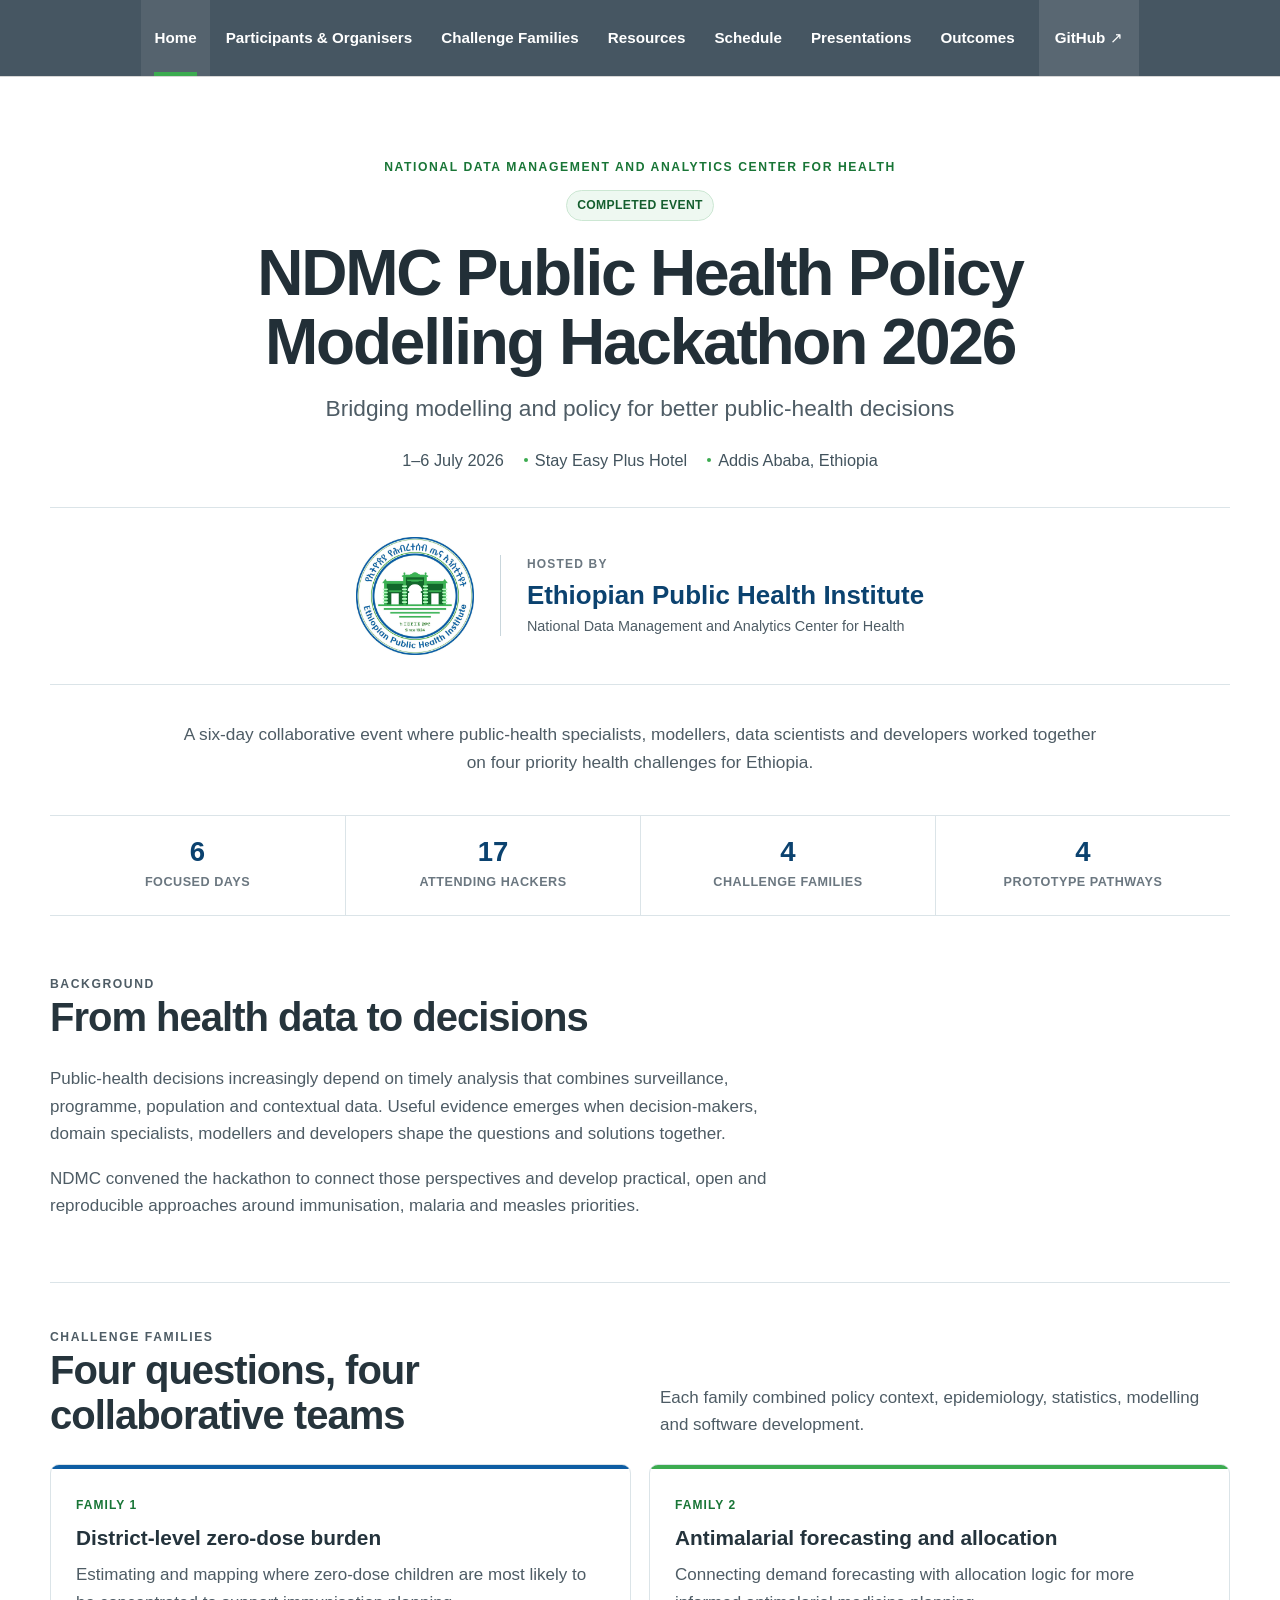
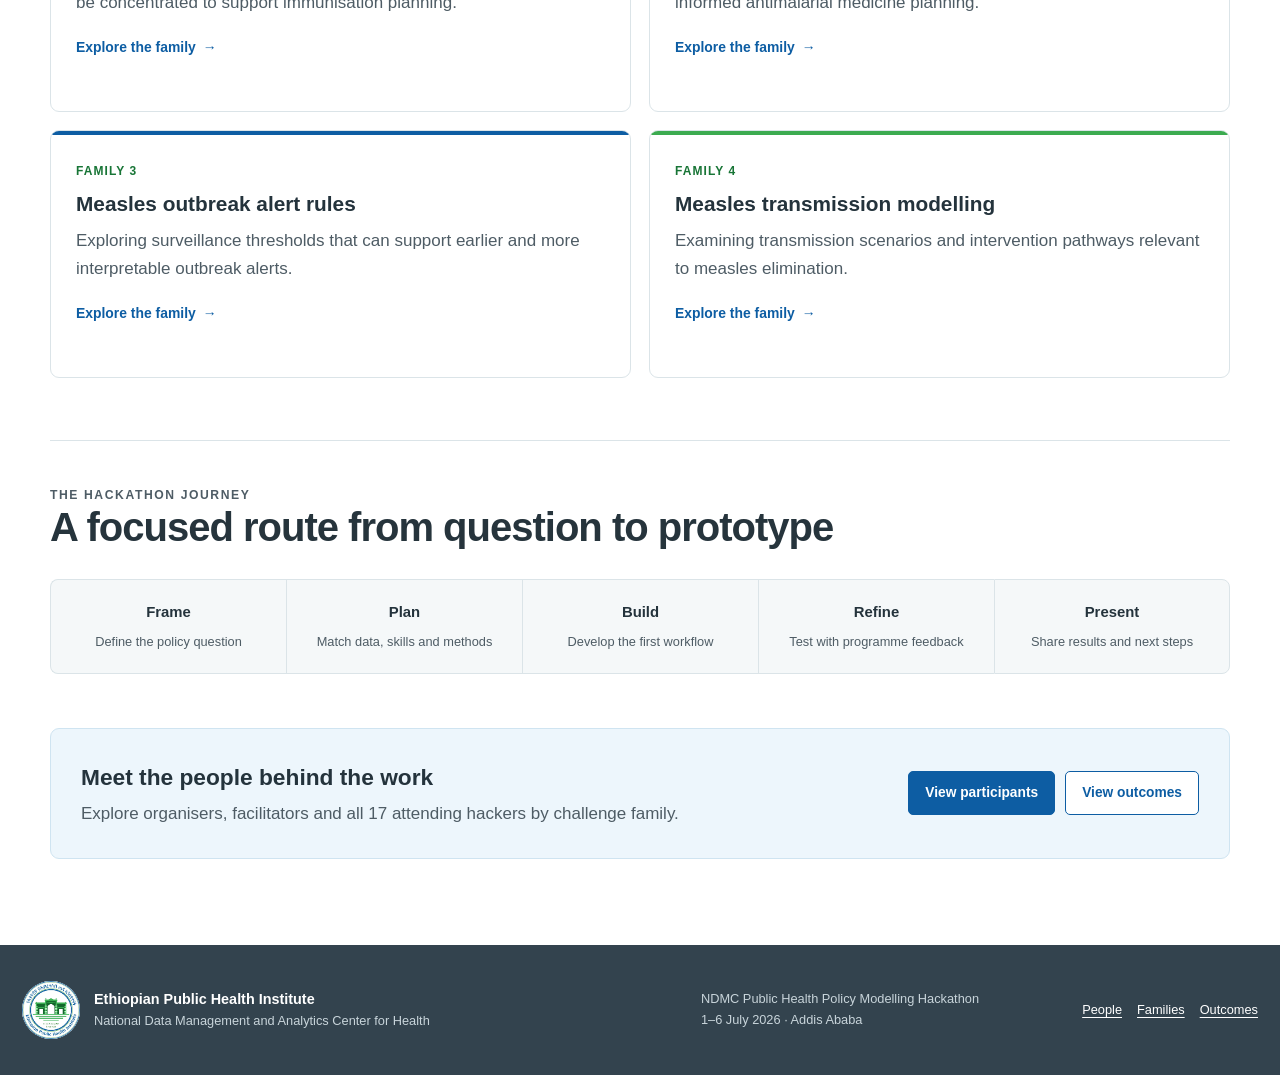
==== commit d9186c09: "Redesign NDMC hackathon website Adopt a CEMA-inspired academic layout, add the current EPHI identity" ====
--- a/ndmc-public-health-modelling-hackathon/index.html
+++ b/ndmc-public-health-modelling-hackathon/index.html
@@ -1,15 +1,17 @@
-<!doctype html>
+<!DOCTYPE html>
 <html lang="en">
 <head>
   <meta charset="utf-8">
   <meta name="viewport" content="width=device-width, initial-scale=1">
   <meta name="description" content="NDMC Public Health Policy Modelling Hackathon 2026 at the Ethiopian Public Health Institute.">
-  <meta name="theme-color" content="#4a5864">
+  <meta name="theme-color" content="#465662">
   <meta property="og:title" content="NDMC Public Health Policy Modelling Hackathon 2026">
-  <meta property="og:description" content="Bridging modelling and policy for public-health decisions in Ethiopia.">
+  <meta property="og:description" content="Bridging modelling and policy for better public-health decisions in Ethiopia.">
   <meta property="og:type" content="website">
   <meta property="og:url" content="https://mulerger.github.io/ndmc-public-health-modelling-hackathon/">
+  <meta property="og:image" content="https://mulerger.github.io/ndmc-public-health-modelling-hackathon/assets/ephi-logo-2024.jpg">
   <link rel="canonical" href="https://mulerger.github.io/ndmc-public-health-modelling-hackathon/">
+  <link rel="icon" type="image/jpeg" href="assets/ephi-logo-2024.jpg">
   <link rel="stylesheet" href="assets/styles.css">
   <title>NDMC Public Health Policy Modelling Hackathon 2026</title>
 </head>
@@ -17,60 +19,137 @@
   <a class="skip-link" href="#main">Skip to main content</a>
 
   <header class="site-nav">
-    <div class="nav-inner">
-      <a class="site-title" href="index.html">NDMC Hackathon 2026</a>
+    <div class="nav-shell">
+      <a class="mobile-brand" href="index.html">NDMC Hackathon 2026</a>
       <button class="nav-toggle" type="button" aria-expanded="false" aria-controls="primary-nav" aria-label="Open navigation" data-nav-toggle><span></span></button>
       <nav class="primary-nav" id="primary-nav" aria-label="Main navigation" data-primary-nav>
         <a href="index.html" aria-current="page">Home</a>
         <a href="participants.html">Participants &amp; Organisers</a>
-        <a href="workspaces.html">Family Workspaces</a>
+        <a href="workspaces.html">Challenge Families</a>
+        <a href="resources.html">Resources</a>
         <a href="schedule.html">Schedule</a>
         <a href="presentations.html">Presentations</a>
         <a href="outcomes.html">Outcomes</a>
+        <a class="nav-github" href="https://github.com/mulerger/mulerger.github.io/tree/hackathon-workspaces" target="_blank" rel="noopener noreferrer">GitHub ↗</a>
       </nav>
     </div>
   </header>
 
-  <div class="announcement">
-    <div class="announcement-inner"><strong>Family workspaces:</strong> Code, documentation, slides and approved data materials can be submitted through the four GitHub branches. <a href="workspaces.html">Open the workspaces</a>.</div>
-  </div>
-
   <main class="page" id="main">
     <section class="event-hero" aria-labelledby="event-title">
+      <p class="event-eyebrow">National Data Management and Analytics Center for Health</p>
+      <span class="event-status">Completed event</span>
       <h1 id="event-title">NDMC Public Health Policy Modelling Hackathon 2026</h1>
       <p class="tagline">Bridging modelling and policy for better public-health decisions</p>
-      <p class="event-details">1–6 July 2026 · Stay Easy Plus Hotel, Addis Ababa, Ethiopia</p>
-      <div class="logo-row">
+      <p class="event-meta"><span>1–6 July 2026</span><span>Stay Easy Plus Hotel</span><span>Addis Ababa, Ethiopia</span></p>
+
+      <div class="institution-band" role="group" aria-label="Host institution">
         <a href="https://ephi.gov.et/" target="_blank" rel="noopener noreferrer" aria-label="Visit the Ethiopian Public Health Institute website">
-          <img src="https://ephi.gov.et/wp-content/uploads/2021/03/ephi-logo-name-new-3.png" alt="Ethiopian Public Health Institute">
+          <img src="assets/ephi-logo-2024.jpg" width="1590" height="1590" fetchpriority="high" alt="Ethiopian Public Health Institute">
         </a>
+        <div class="institution-copy">
+          <span>Hosted by</span>
+          <strong>Ethiopian Public Health Institute</strong>
+          <small>National Data Management and Analytics Center for Health</small>
+        </div>
+      </div>
+
+      <p class="lead-intro">A six-day collaborative event where public-health specialists, modellers, data scientists and developers worked together on four priority health challenges for Ethiopia.</p>
+    </section>
+
+    <div class="facts-strip" role="group" aria-label="Hackathon at a glance">
+      <div class="fact"><strong>6</strong><span>Focused days</span></div>
+      <div class="fact"><strong>17</strong><span>Attending hackers</span></div>
+      <div class="fact"><strong>4</strong><span>Challenge families</span></div>
+      <div class="fact"><strong>4</strong><span>Prototype pathways</span></div>
+    </div>
+
+    <section class="editorial-section" aria-labelledby="background-title">
+      <div class="section-heading">
+        <div>
+          <p class="section-kicker">Background</p>
+          <h2 id="background-title">From health data to decisions</h2>
+        </div>
+      </div>
+      <div class="prose">
+        <p>Public-health decisions increasingly depend on timely analysis that combines surveillance, programme, population and contextual data. Useful evidence emerges when decision-makers, domain specialists, modellers and developers shape the questions and solutions together.</p>
+        <p>NDMC convened the hackathon to connect those perspectives and develop practical, open and reproducible approaches around immunisation, malaria and measles priorities.</p>
       </div>
     </section>
 
-    <p class="intro">The NDMC Public Health Policy Modelling Hackathon was a six-day collaborative event bringing together public-health programme teams, modellers, data scientists, researchers and software developers to build practical, open and reproducible prototypes around priority health questions in Ethiopia.</p>
+    <section class="editorial-section" aria-labelledby="challenges-title">
+      <div class="section-heading">
+        <div>
+          <p class="section-kicker">Challenge families</p>
+          <h2 id="challenges-title">Four questions, four collaborative teams</h2>
+        </div>
+        <p>Each family combined policy context, epidemiology, statistics, modelling and software development.</p>
+      </div>
 
-    <section class="content-section">
-      <h2>Background</h2>
-      <p>Public-health decisions increasingly require timely analysis that combines surveillance, programme, population and contextual data. Turning those data into useful policy evidence also requires close collaboration between decision-makers, domain specialists, modellers and developers.</p>
-      <p>The National Data Management and Analytics Center for Health at the Ethiopian Public Health Institute convened this hackathon to connect those skills. Four families worked on district-level zero-dose burden, antimalarial medicine forecasting and allocation, measles outbreak alert rules, and measles transmission modelling.</p>
+      <div class="challenge-grid">
+        <article class="challenge-card">
+          <span class="family-label">Family 1</span>
+          <h3>District-level zero-dose burden</h3>
+          <p>Estimating and mapping where zero-dose children are most likely to be concentrated to support immunisation planning.</p>
+          <a class="card-link" href="workspaces.html#family-1">Explore the family</a>
+        </article>
+        <article class="challenge-card">
+          <span class="family-label">Family 2</span>
+          <h3>Antimalarial forecasting and allocation</h3>
+          <p>Connecting demand forecasting with allocation logic for more informed antimalarial medicine planning.</p>
+          <a class="card-link" href="workspaces.html#family-2">Explore the family</a>
+        </article>
+        <article class="challenge-card">
+          <span class="family-label">Family 3</span>
+          <h3>Measles outbreak alert rules</h3>
+          <p>Exploring surveillance thresholds that can support earlier and more interpretable outbreak alerts.</p>
+          <a class="card-link" href="workspaces.html#family-3">Explore the family</a>
+        </article>
+        <article class="challenge-card">
+          <span class="family-label">Family 4</span>
+          <h3>Measles transmission modelling</h3>
+          <p>Examining transmission scenarios and intervention pathways relevant to measles elimination.</p>
+          <a class="card-link" href="workspaces.html#family-4">Explore the family</a>
+        </article>
+      </div>
     </section>
 
-    <section class="content-section">
-      <h2>Who participated</h2>
-      <p>The hackers represented universities, research institutes, government programmes and technology organisations across Ethiopia. Each family combined public-health knowledge with statistical analysis, mathematical modelling, data engineering and software development. Organisers and technical mentors supported challenge framing, Git/GitHub collaboration, interpretation and documentation.</p>
+    <section class="editorial-section" aria-labelledby="journey-title">
+      <div class="section-heading">
+        <div>
+          <p class="section-kicker">The hackathon journey</p>
+          <h2 id="journey-title">A focused route from question to prototype</h2>
+        </div>
+      </div>
+      <ol class="journey">
+        <li><strong>Frame</strong><span>Define the policy question</span></li>
+        <li><strong>Plan</strong><span>Match data, skills and methods</span></li>
+        <li><strong>Build</strong><span>Develop the first workflow</span></li>
+        <li><strong>Refine</strong><span>Test with programme feedback</span></li>
+        <li><strong>Present</strong><span>Share results and next steps</span></li>
+      </ol>
     </section>
 
-    <div class="quick-links" aria-label="Featured pages">
-      <a class="quick-link" href="participants.html"><strong>Meet the people</strong><span>Hackers, organisers, facilitators and clickable biographies.</span></a>
-      <a class="quick-link" href="workspaces.html"><strong>Continue family work</strong><span>Open a branch, add files and submit work for review.</span></a>
-      <a class="quick-link" href="outcomes.html"><strong>Follow the outcomes</strong><span>Track the four prototypes as outputs are consolidated.</span></a>
-    </div>
+    <section class="cta-panel" aria-labelledby="people-cta-title">
+      <div>
+        <h2 id="people-cta-title">Meet the people behind the work</h2>
+        <p>Explore organisers, facilitators and all 17 attending hackers by challenge family.</p>
+      </div>
+      <div class="cta-actions">
+        <a class="button" href="participants.html">View participants</a>
+        <a class="button secondary" href="outcomes.html">View outcomes</a>
+      </div>
+    </section>
   </main>
 
   <footer class="site-footer">
     <div class="footer-inner">
-      <div><span class="footer-brand">NDMC Public Health Policy Modelling Hackathon 2026</span><br>Ethiopian Public Health Institute</div>
-      <div><a href="https://github.com/mulerger/mulerger.github.io/tree/hackathon-workspaces" target="_blank" rel="noopener noreferrer">GitHub family workspaces ↗</a></div>
+      <div class="footer-lockup">
+        <img src="assets/ephi-logo-2024.jpg" width="1590" height="1590" loading="lazy" alt="">
+        <div><strong>Ethiopian Public Health Institute</strong><span>National Data Management and Analytics Center for Health</span></div>
+      </div>
+      <div class="footer-meta">NDMC Public Health Policy Modelling Hackathon<br>1–6 July 2026 · Addis Ababa</div>
+      <div class="footer-links"><a href="participants.html">People</a><a href="workspaces.html">Families</a><a href="outcomes.html">Outcomes</a></div>
     </div>
   </footer>
 
--- a/ndmc-public-health-modelling-hackathon/assets/styles.css
+++ b/ndmc-public-health-modelling-hackathon/assets/styles.css
@@ -0,0 +1,985 @@
+:root {
+  --brand-blue: #0d5da3;
+  --brand-blue-dark: #0b426f;
+  --brand-green: #187536;
+  --brand-green-bright: #3cab50;
+  --nav: #465662;
+  --nav-dark: #33434e;
+  --ink: #24333c;
+  --text: #4e5c65;
+  --muted: #6b7780;
+  --line: #dbe4e8;
+  --line-strong: #c9d6dc;
+  --soft: #f5f8f9;
+  --blue-soft: #edf6fc;
+  --green-soft: #eef8f1;
+  --paper: #ffffff;
+  --max: 1460px;
+  --content: 1180px;
+  --shadow: 0 16px 40px rgba(27, 52, 67, 0.1);
+}
+
+*, *::before, *::after { box-sizing: border-box; }
+
+html {
+  scroll-behavior: smooth;
+  scroll-padding-top: 88px;
+}
+
+body {
+  margin: 0;
+  color: var(--ink);
+  background: var(--paper);
+  font-family: Inter, "Segoe UI", Roboto, Helvetica, Arial, sans-serif;
+  font-size: 17px;
+  line-height: 1.62;
+  text-rendering: optimizeLegibility;
+}
+
+body.dialog-open { overflow: hidden; }
+
+a {
+  color: var(--brand-blue);
+  text-decoration-thickness: 1px;
+  text-underline-offset: 3px;
+}
+
+a:hover { color: var(--brand-blue-dark); }
+img { display: block; max-width: 100%; }
+button, input { font: inherit; }
+
+.skip-link {
+  position: fixed;
+  z-index: 3000;
+  top: 8px;
+  left: 8px;
+  padding: 9px 14px;
+  color: #fff;
+  background: #111;
+  border-radius: 4px;
+  transform: translateY(-160%);
+}
+
+.skip-link:focus { transform: none; }
+
+.visually-hidden {
+  position: absolute !important;
+  width: 1px !important;
+  height: 1px !important;
+  padding: 0 !important;
+  margin: -1px !important;
+  overflow: hidden !important;
+  clip: rect(0, 0, 0, 0) !important;
+  white-space: nowrap !important;
+  border: 0 !important;
+}
+
+.site-nav {
+  position: sticky;
+  z-index: 1200;
+  top: 0;
+  color: #fff;
+  background: var(--nav);
+  box-shadow: 0 1px 0 rgba(0, 0, 0, 0.16);
+}
+
+.nav-shell {
+  width: min(var(--max), calc(100% - 40px));
+  min-height: 76px;
+  margin-inline: auto;
+  display: flex;
+  align-items: stretch;
+}
+
+.mobile-brand {
+  display: none;
+  align-items: center;
+  color: #fff;
+  font-weight: 760;
+  letter-spacing: 0.01em;
+  text-decoration: none;
+}
+
+.mobile-brand:hover,
+.mobile-brand:focus-visible { color: #fff; }
+
+.primary-nav {
+  width: 100%;
+  display: flex;
+  align-items: stretch;
+  justify-content: center;
+  gap: 3px;
+}
+
+.primary-nav a {
+  position: relative;
+  display: flex;
+  align-items: center;
+  min-height: 76px;
+  padding: 0 13px;
+  color: #fff;
+  font-size: 0.95rem;
+  font-weight: 560;
+  line-height: 1.2;
+  text-align: center;
+  text-decoration: none;
+}
+
+.primary-nav a::after {
+  content: "";
+  position: absolute;
+  right: 13px;
+  bottom: 0;
+  left: 13px;
+  height: 4px;
+  background: transparent;
+}
+
+.primary-nav a:hover,
+.primary-nav a:focus-visible,
+.primary-nav a[aria-current="page"] {
+  color: #fff;
+  background: rgba(255, 255, 255, 0.08);
+}
+
+.primary-nav a[aria-current="page"]::after { background: var(--brand-green-bright); }
+
+.primary-nav .nav-github {
+  margin-left: 8px;
+  padding-inline: 16px;
+  background: rgba(255, 255, 255, 0.1);
+}
+
+.primary-nav .nav-github::after { display: none; }
+
+.nav-toggle {
+  display: none;
+  width: 44px;
+  height: 44px;
+  margin: auto 0 auto auto;
+  color: #fff;
+  background: transparent;
+  border: 1px solid rgba(255, 255, 255, 0.55);
+  border-radius: 6px;
+  cursor: pointer;
+}
+
+.nav-toggle span,
+.nav-toggle::before,
+.nav-toggle::after {
+  content: "";
+  display: block;
+  width: 20px;
+  height: 2px;
+  margin: 4px auto;
+  background: currentColor;
+  transition: transform 0.18s ease, opacity 0.18s ease;
+}
+
+.nav-toggle[aria-expanded="true"] span { opacity: 0; }
+.nav-toggle[aria-expanded="true"]::before { transform: translateY(6px) rotate(45deg); }
+.nav-toggle[aria-expanded="true"]::after { transform: translateY(-6px) rotate(-45deg); }
+
+.page {
+  width: min(var(--content), calc(100% - 44px));
+  margin-inline: auto;
+  padding: 58px 0 86px;
+}
+
+.page-wide { width: min(var(--max), calc(100% - 44px)); }
+
+.event-hero {
+  padding: 24px 0 0;
+  text-align: center;
+}
+
+.event-eyebrow,
+.section-kicker {
+  margin: 0 0 12px;
+  color: var(--brand-green);
+  font-size: 0.76rem;
+  font-weight: 800;
+  letter-spacing: 0.13em;
+  text-transform: uppercase;
+}
+
+.event-hero h1 {
+  max-width: 1000px;
+  margin: 0 auto 14px;
+  color: #222f37;
+  font-size: clamp(2.25rem, 5.6vw, 4rem);
+  line-height: 1.08;
+  letter-spacing: -0.035em;
+}
+
+.event-hero .tagline {
+  max-width: 760px;
+  margin: 0 auto 22px;
+  color: var(--text);
+  font-size: clamp(1.08rem, 2.4vw, 1.42rem);
+  line-height: 1.45;
+}
+
+.event-meta {
+  display: flex;
+  flex-wrap: wrap;
+  justify-content: center;
+  gap: 9px 20px;
+  margin: 0 0 34px;
+  color: #42535d;
+  font-size: 1.02rem;
+}
+
+.event-meta span { display: inline-flex; align-items: center; gap: 7px; }
+.event-meta span + span::before { content: ""; width: 4px; height: 4px; background: var(--brand-green-bright); border-radius: 50%; }
+
+.event-status {
+  display: inline-flex;
+  align-items: center;
+  margin-bottom: 18px;
+  padding: 5px 10px;
+  color: #145e2e;
+  background: var(--green-soft);
+  border: 1px solid #cce7d3;
+  border-radius: 999px;
+  font-size: 0.76rem;
+  font-weight: 760;
+  letter-spacing: 0.03em;
+  text-transform: uppercase;
+}
+
+.institution-band {
+  margin: 0 auto;
+  padding: 29px 20px;
+  display: flex;
+  align-items: center;
+  justify-content: center;
+  gap: 26px;
+  border-top: 1px solid var(--line);
+  border-bottom: 1px solid var(--line);
+}
+
+.institution-band img {
+  width: 118px;
+  height: 118px;
+  object-fit: contain;
+}
+
+.institution-copy {
+  max-width: 520px;
+  padding-left: 26px;
+  text-align: left;
+  border-left: 1px solid var(--line-strong);
+}
+
+.institution-copy span {
+  display: block;
+  margin-bottom: 4px;
+  color: var(--muted);
+  font-size: 0.75rem;
+  font-weight: 760;
+  letter-spacing: 0.1em;
+  text-transform: uppercase;
+}
+
+.institution-copy strong {
+  display: block;
+  color: var(--brand-blue-dark);
+  font-size: clamp(1.18rem, 2.5vw, 1.62rem);
+  line-height: 1.25;
+}
+
+.institution-copy small {
+  display: block;
+  margin-top: 5px;
+  color: var(--text);
+  font-size: 0.9rem;
+  line-height: 1.4;
+}
+
+.lead-intro {
+  max-width: 920px;
+  margin: 36px auto 0;
+  color: var(--text);
+  font-size: 1.08rem;
+  text-align: center;
+}
+
+.facts-strip {
+  margin: 38px 0 0;
+  display: grid;
+  grid-template-columns: repeat(4, 1fr);
+  border-top: 1px solid var(--line);
+  border-bottom: 1px solid var(--line);
+}
+
+.fact {
+  padding: 22px 14px;
+  text-align: center;
+}
+
+.fact + .fact { border-left: 1px solid var(--line); }
+.fact strong { display: block; color: var(--brand-blue-dark); font-size: 1.72rem; line-height: 1; }
+.fact span { display: block; margin-top: 7px; color: var(--muted); font-size: 0.79rem; font-weight: 680; letter-spacing: 0.04em; text-transform: uppercase; }
+
+.editorial-section {
+  margin-top: 58px;
+  padding-top: 1px;
+}
+
+.editorial-section + .editorial-section {
+  margin-top: 62px;
+  padding-top: 45px;
+  border-top: 1px solid var(--line);
+}
+
+.section-heading {
+  margin-bottom: 25px;
+  display: flex;
+  align-items: end;
+  justify-content: space-between;
+  gap: 28px;
+}
+
+.section-heading h2,
+.page-heading h1 {
+  margin: 0;
+  color: #26343c;
+  font-size: clamp(1.7rem, 3.4vw, 2.5rem);
+  line-height: 1.14;
+  letter-spacing: -0.025em;
+}
+
+.section-heading p {
+  max-width: 570px;
+  margin: 0;
+  color: var(--text);
+}
+
+.prose {
+  max-width: 78ch;
+  color: var(--text);
+}
+
+.prose p { margin: 0 0 17px; }
+
+.challenge-grid {
+  display: grid;
+  grid-template-columns: repeat(2, minmax(0, 1fr));
+  gap: 18px;
+}
+
+.challenge-card {
+  position: relative;
+  min-height: 248px;
+  padding: 25px 25px 23px;
+  overflow: hidden;
+  background: #fff;
+  border: 1px solid var(--line);
+  border-radius: 9px;
+}
+
+.challenge-card::before {
+  content: "";
+  position: absolute;
+  top: 0;
+  right: 0;
+  left: 0;
+  height: 4px;
+  background: var(--brand-blue);
+}
+
+.challenge-card:nth-child(even)::before { background: var(--brand-green-bright); }
+
+.family-label {
+  color: var(--brand-green);
+  font-size: 0.75rem;
+  font-weight: 800;
+  letter-spacing: 0.09em;
+  text-transform: uppercase;
+}
+
+.challenge-card h3 {
+  margin: 8px 0 10px;
+  font-size: 1.3rem;
+  line-height: 1.26;
+}
+
+.challenge-card p { margin: 0; color: var(--text); }
+.card-link { display: inline-flex; margin-top: 19px; font-size: 0.87rem; font-weight: 760; text-decoration: none; }
+.card-link::after { content: "→"; margin-left: 7px; transition: transform 0.15s ease; }
+.card-link:hover::after { transform: translateX(3px); }
+
+.journey {
+  display: grid;
+  grid-template-columns: repeat(5, 1fr);
+  margin: 28px 0 0;
+  padding: 0;
+  list-style: none;
+}
+
+.journey li {
+  position: relative;
+  padding: 20px 16px 18px;
+  color: var(--text);
+  background: var(--soft);
+  border-top: 1px solid var(--line);
+  border-bottom: 1px solid var(--line);
+  text-align: center;
+}
+
+.journey li:first-child { border-left: 1px solid var(--line); border-radius: 8px 0 0 8px; }
+.journey li:last-child { border-right: 1px solid var(--line); border-radius: 0 8px 8px 0; }
+.journey li + li { border-left: 1px solid var(--line); }
+.journey strong { display: block; margin-bottom: 3px; color: var(--ink); font-size: 0.93rem; }
+.journey span { font-size: 0.8rem; }
+
+.cta-panel {
+  margin-top: 54px;
+  padding: 30px;
+  display: flex;
+  align-items: center;
+  justify-content: space-between;
+  gap: 28px;
+  background: var(--blue-soft);
+  border: 1px solid #cfe4f1;
+  border-radius: 9px;
+}
+
+.cta-panel h2 { margin: 0 0 5px; font-size: 1.42rem; }
+.cta-panel p { margin: 0; color: var(--text); }
+.cta-actions { display: flex; flex-wrap: wrap; gap: 10px; flex: 0 0 auto; }
+
+.button,
+.profile-link,
+.action-link {
+  display: inline-flex;
+  align-items: center;
+  justify-content: center;
+  min-height: 44px;
+  padding: 9px 16px;
+  color: #fff;
+  background: var(--brand-blue);
+  border: 1px solid var(--brand-blue);
+  border-radius: 5px;
+  font-size: 0.86rem;
+  font-weight: 760;
+  text-decoration: none;
+}
+
+.button:hover,
+.profile-link:hover,
+.action-link:hover { color: #fff; background: var(--brand-blue-dark); border-color: var(--brand-blue-dark); }
+
+.button.secondary,
+.profile-link.secondary,
+.action-link.secondary { color: var(--brand-blue); background: #fff; }
+
+.button.secondary:hover,
+.profile-link.secondary:hover,
+.action-link.secondary:hover { color: var(--brand-blue-dark); background: #f8fbfd; }
+
+.page-heading {
+  margin-bottom: 38px;
+  padding-bottom: 26px;
+  border-bottom: 1px solid var(--line);
+}
+
+.page-heading .section-kicker { margin-bottom: 10px; }
+.page-heading h1 { font-size: clamp(2.1rem, 4.8vw, 3.35rem); }
+.page-heading p { max-width: 820px; margin: 14px 0 0; color: var(--text); font-size: 1.03rem; }
+
+.directory-summary {
+  display: grid;
+  grid-template-columns: repeat(3, 1fr);
+  gap: 1px;
+  margin: -8px 0 28px;
+  overflow: hidden;
+  background: var(--line);
+  border: 1px solid var(--line);
+  border-radius: 7px;
+}
+
+.directory-summary div { padding: 16px; background: var(--soft); text-align: center; }
+.directory-summary strong { display: block; color: var(--brand-blue-dark); font-size: 1.35rem; line-height: 1.1; }
+.directory-summary span { color: var(--muted); font-size: 0.78rem; text-transform: uppercase; letter-spacing: 0.05em; }
+
+.directory-toolbar {
+  position: sticky;
+  z-index: 20;
+  top: 88px;
+  margin: 0 0 34px;
+  padding: 14px;
+  display: flex;
+  align-items: center;
+  gap: 12px;
+  background: rgba(255, 255, 255, 0.97);
+  border: 1px solid var(--line);
+  border-radius: 8px;
+  box-shadow: 0 7px 22px rgba(26, 51, 65, 0.06);
+}
+
+.directory-search {
+  position: relative;
+  flex: 1 1 260px;
+}
+
+.directory-search input {
+  width: 100%;
+  min-height: 44px;
+  padding: 9px 13px 9px 39px;
+  color: var(--ink);
+  background: #fff;
+  border: 1px solid var(--line-strong);
+  border-radius: 5px;
+}
+
+.directory-search::before {
+  content: "";
+  position: absolute;
+  top: 50%;
+  left: 14px;
+  width: 13px;
+  height: 13px;
+  border: 2px solid var(--muted);
+  border-radius: 50%;
+  transform: translateY(-58%);
+}
+
+.directory-search::after {
+  content: "";
+  position: absolute;
+  top: 26px;
+  left: 26px;
+  width: 7px;
+  height: 2px;
+  background: var(--muted);
+  transform: rotate(45deg);
+}
+
+.filter-chips { display: flex; flex-wrap: wrap; gap: 7px; }
+
+.filter-chip {
+  min-height: 38px;
+  padding: 7px 11px;
+  color: #40515b;
+  background: #fff;
+  border: 1px solid var(--line-strong);
+  border-radius: 999px;
+  font-size: 0.78rem;
+  font-weight: 700;
+  cursor: pointer;
+}
+
+.filter-chip:hover { border-color: var(--brand-blue); }
+.filter-chip[aria-pressed="true"] { color: #fff; background: var(--brand-blue); border-color: var(--brand-blue); }
+
+.directory-result {
+  flex: 0 0 auto;
+  color: var(--muted);
+  font-size: 0.79rem;
+  white-space: nowrap;
+}
+
+.people-section[hidden], .person-card[hidden] { display: none; }
+
+.section-title {
+  margin: 54px 0 22px;
+  padding-bottom: 11px;
+  font-size: clamp(1.55rem, 3vw, 2.18rem);
+  line-height: 1.2;
+  border-bottom: 1px solid var(--line);
+}
+
+.section-note {
+  max-width: 860px;
+  margin: -9px 0 24px;
+  color: var(--text);
+}
+
+.people-grid {
+  display: grid;
+  grid-template-columns: repeat(4, minmax(0, 1fr));
+  gap: 20px;
+}
+
+.person-card {
+  width: 100%;
+  padding: 0;
+  overflow: hidden;
+  color: var(--ink);
+  background: #fff;
+  border: 1px solid var(--line);
+  border-radius: 9px;
+  text-align: left;
+  cursor: pointer;
+  transition: border-color 0.16s ease, box-shadow 0.16s ease, transform 0.16s ease;
+}
+
+.person-card:hover,
+.person-card:focus-visible {
+  border-color: #aac0ca;
+  box-shadow: var(--shadow);
+  transform: translateY(-3px);
+}
+
+.person-card.lead-card { border-top: 4px solid var(--brand-green-bright); }
+
+.avatar {
+  position: relative;
+  width: 100%;
+  aspect-ratio: 4 / 4.2;
+  display: grid;
+  place-items: center;
+  overflow: hidden;
+  color: #fff;
+  background: var(--nav);
+  font-size: 2rem;
+  font-weight: 780;
+  letter-spacing: 0.04em;
+}
+
+.avatar img {
+  position: absolute;
+  inset: 0;
+  width: 100%;
+  height: 100%;
+  object-fit: cover;
+  object-position: center 24%;
+}
+
+.person-card.organiser .avatar { background: var(--brand-green); }
+.person-card-copy { padding: 18px 18px 19px; }
+.person-card h3 { margin: 0 0 7px; font-size: 1.04rem; line-height: 1.3; }
+.person-role { min-height: 2.7em; margin: 0 0 13px; color: var(--text); font-size: 0.82rem; line-height: 1.38; }
+
+.person-category {
+  display: inline-flex;
+  align-items: center;
+  padding: 4px 8px;
+  color: #41545f;
+  background: #edf2f4;
+  border-radius: 999px;
+  font-size: 0.68rem;
+  font-weight: 760;
+}
+
+.person-category.lead { color: #145a2b; background: var(--green-soft); }
+.empty-results { margin: 35px 0; padding: 24px; color: var(--text); background: var(--soft); border: 1px solid var(--line); text-align: center; }
+
+.profile-dialog {
+  width: min(740px, calc(100% - 30px));
+  max-height: min(820px, calc(100vh - 32px));
+  padding: 0;
+  overflow: auto;
+  color: var(--ink);
+  background: #fff;
+  border: 0;
+  border-radius: 10px;
+  box-shadow: 0 30px 100px rgba(0, 0, 0, 0.36);
+}
+
+.profile-dialog::backdrop { background: rgba(23, 36, 44, 0.68); }
+.dialog-content { position: relative; padding: 35px; }
+
+.dialog-close {
+  position: sticky;
+  z-index: 2;
+  top: 12px;
+  float: right;
+  width: 42px;
+  height: 42px;
+  margin: -20px -20px 0 0;
+  color: #34454f;
+  background: #fff;
+  border: 1px solid var(--line);
+  border-radius: 50%;
+  box-shadow: 0 4px 14px rgba(23, 47, 61, 0.12);
+  cursor: pointer;
+}
+
+.dialog-profile-head {
+  display: grid;
+  grid-template-columns: 126px minmax(0, 1fr);
+  gap: 22px;
+  align-items: center;
+  padding-right: 36px;
+}
+
+.dialog-profile-head .avatar { width: 126px; aspect-ratio: 1; border-radius: 8px; font-size: 1.25rem; }
+.dialog-profile-head h2 { margin: 0 0 7px; font-size: clamp(1.45rem, 3vw, 1.9rem); line-height: 1.17; }
+.dialog-profile-head p { margin: 0; color: var(--text); }
+.dialog-category { margin: 25px 0 11px; color: var(--brand-green); font-size: 0.76rem; font-weight: 800; text-transform: uppercase; letter-spacing: 0.08em; }
+.dialog-bio { margin: 0; color: var(--text); }
+.dialog-skills { margin: 16px 0 0; color: var(--muted); font-size: 0.88rem; }
+.profile-links { display: flex; flex-wrap: wrap; gap: 9px; margin-top: 24px; }
+
+.family-panel-grid {
+  display: grid;
+  gap: 24px;
+}
+
+.family-panel {
+  position: relative;
+  padding: 28px;
+  overflow: hidden;
+  border: 1px solid var(--line);
+  border-radius: 9px;
+}
+
+.family-panel::before {
+  content: "";
+  position: absolute;
+  top: 0;
+  bottom: 0;
+  left: 0;
+  width: 5px;
+  background: var(--brand-blue);
+}
+
+.family-panel:nth-child(even)::before { background: var(--brand-green-bright); }
+.family-panel-head { display: flex; align-items: start; justify-content: space-between; gap: 28px; }
+.family-panel h2 { margin: 5px 0 10px; font-size: clamp(1.35rem, 2.7vw, 1.85rem); line-height: 1.25; }
+.family-panel .question { max-width: 800px; margin: 0; color: var(--text); font-size: 1.02rem; }
+
+.status {
+  display: inline-flex;
+  flex: 0 0 auto;
+  padding: 5px 9px;
+  color: #155a2d;
+  background: var(--green-soft);
+  border: 1px solid #d2ead8;
+  border-radius: 999px;
+  font-size: 0.72rem;
+  font-weight: 760;
+  white-space: nowrap;
+}
+
+.family-panel-body {
+  display: grid;
+  grid-template-columns: minmax(0, 1.25fr) minmax(250px, 0.75fr);
+  gap: 30px;
+  margin-top: 23px;
+  padding-top: 21px;
+  border-top: 1px solid var(--line);
+}
+
+.family-panel h3 { margin: 0 0 8px; font-size: 0.78rem; letter-spacing: 0.07em; text-transform: uppercase; }
+.family-panel-body p { margin: 0; color: var(--text); }
+.member-links { display: flex; flex-wrap: wrap; gap: 7px; margin: 0; padding: 0; list-style: none; }
+.member-links a { display: inline-flex; padding: 4px 8px; color: #42545e; background: var(--soft); border: 1px solid var(--line); border-radius: 999px; font-size: 0.73rem; text-decoration: none; }
+.member-links a:hover { color: var(--brand-blue); border-color: #b5cad4; }
+.family-actions { margin-top: 21px; }
+
+.programme-intro {
+  display: grid;
+  grid-template-columns: repeat(3, 1fr);
+  margin-bottom: 34px;
+  background: var(--soft);
+  border: 1px solid var(--line);
+  border-radius: 8px;
+}
+
+.programme-intro div { padding: 17px 19px; }
+.programme-intro div + div { border-left: 1px solid var(--line); }
+.programme-intro strong { display: block; color: var(--brand-blue-dark); font-size: 0.74rem; letter-spacing: 0.07em; text-transform: uppercase; }
+.programme-intro span { color: var(--text); }
+
+.schedule-list { display: grid; }
+
+.schedule-day {
+  display: grid;
+  grid-template-columns: 155px minmax(0, 1fr);
+  gap: 30px;
+  padding: 27px 0;
+  border-bottom: 1px solid var(--line);
+}
+
+.schedule-day:first-child { border-top: 1px solid var(--line); }
+.day-label { color: var(--brand-green); font-size: 0.79rem; font-weight: 800; letter-spacing: 0.06em; text-transform: uppercase; }
+.schedule-day h2 { margin: 0 0 8px; font-size: 1.28rem; }
+.schedule-day p { margin: 0; color: var(--text); }
+.day-focus { display: inline-flex; margin-top: 13px; padding: 3px 8px; color: #42535d; background: var(--soft); border-radius: 999px; font-size: 0.72rem; font-weight: 700; }
+
+.resource-grid,
+.output-grid {
+  display: grid;
+  grid-template-columns: repeat(2, minmax(0, 1fr));
+  gap: 18px;
+}
+
+.resource-card,
+.output-card {
+  padding: 25px;
+  border: 1px solid var(--line);
+  border-radius: 9px;
+}
+
+.resource-card h2,
+.output-card h2 { margin: 0 0 9px; font-size: 1.25rem; line-height: 1.28; }
+.resource-card p,
+.output-card p { margin: 0 0 16px; color: var(--text); }
+.resource-links { display: grid; gap: 8px; margin: 0; padding: 0; list-style: none; }
+.resource-links a { display: flex; align-items: center; justify-content: space-between; gap: 12px; padding: 9px 0; border-top: 1px solid var(--line); font-size: 0.88rem; font-weight: 690; text-decoration: none; }
+.resource-links a::after { content: "↗"; flex: 0 0 auto; }
+
+.presentation-list { border-top: 1px solid var(--line); }
+.presentation-item { display: grid; grid-template-columns: 96px minmax(0, 1fr) auto; gap: 20px; align-items: center; padding: 23px 0; border-bottom: 1px solid var(--line); }
+.presentation-number { color: var(--brand-green); font-size: 0.75rem; font-weight: 800; letter-spacing: 0.07em; text-transform: uppercase; }
+.presentation-item h2 { margin: 0 0 5px; font-size: 1.17rem; }
+.presentation-item p { margin: 0; color: var(--muted); font-size: 0.88rem; }
+.availability { color: var(--muted); font-size: 0.75rem; font-weight: 700; white-space: nowrap; }
+
+.release-note {
+  margin-top: 28px;
+  padding: 17px 19px;
+  color: var(--text);
+  background: var(--soft);
+  border-left: 4px solid var(--brand-blue);
+}
+
+.output-card { position: relative; padding-top: 29px; }
+.output-card::before { content: ""; position: absolute; top: 0; right: 0; left: 0; height: 4px; background: var(--brand-blue); border-radius: 9px 9px 0 0; }
+.output-card:nth-child(even)::before { background: var(--brand-green-bright); }
+.output-card .status { margin-bottom: 14px; }
+.output-meta { margin-top: 17px; padding-top: 14px; border-top: 1px solid var(--line); color: var(--muted); font-size: 0.8rem; }
+
+.site-footer {
+  padding: 36px 0;
+  color: #dfe8ec;
+  background: var(--nav-dark);
+}
+
+.footer-inner {
+  width: min(var(--max), calc(100% - 44px));
+  margin-inline: auto;
+  display: grid;
+  grid-template-columns: minmax(0, 1.3fr) minmax(220px, 0.7fr) auto;
+  gap: 34px;
+  align-items: center;
+  font-size: 0.8rem;
+}
+
+.footer-lockup { display: flex; align-items: center; gap: 14px; }
+.footer-lockup img { width: 58px; height: 58px; object-fit: contain; background: #fff; border-radius: 50%; }
+.footer-lockup strong { display: block; color: #fff; font-size: 0.9rem; }
+.footer-lockup span { display: block; color: #c8d4da; }
+.footer-meta { color: #c8d4da; }
+.footer-links { display: flex; gap: 15px; }
+.footer-links a { color: #fff; }
+
+.back-to-top {
+  position: fixed;
+  z-index: 900;
+  right: 20px;
+  bottom: 20px;
+  width: 44px;
+  height: 44px;
+  color: #fff;
+  background: var(--brand-blue);
+  border: 0;
+  border-radius: 50%;
+  box-shadow: 0 8px 25px rgba(16, 54, 79, 0.24);
+  opacity: 0;
+  pointer-events: none;
+  transform: translateY(8px);
+  transition: opacity 0.15s ease, transform 0.15s ease;
+  cursor: pointer;
+}
+
+.back-to-top.visible { opacity: 1; pointer-events: auto; transform: none; }
+
+:focus-visible { outline: 3px solid #f2c65c; outline-offset: 3px; }
+
+@media (max-width: 1240px) {
+  .primary-nav a { padding-inline: 9px; font-size: 0.86rem; }
+  .primary-nav a::after { right: 9px; left: 9px; }
+  .people-grid { grid-template-columns: repeat(3, minmax(0, 1fr)); }
+}
+
+@media (max-width: 980px) {
+  .nav-shell { min-height: 68px; align-items: center; }
+  .mobile-brand { display: flex; }
+  .nav-toggle { display: block; }
+  .primary-nav {
+    position: absolute;
+    top: 100%;
+    right: 0;
+    left: 0;
+    display: none;
+    padding: 10px 20px 18px;
+    background: var(--nav);
+    border-top: 1px solid rgba(255, 255, 255, 0.18);
+    box-shadow: 0 18px 30px rgba(0, 0, 0, 0.17);
+  }
+  .primary-nav.open { display: grid; }
+  .primary-nav a { min-height: 45px; padding: 8px 10px; justify-content: flex-start; text-align: left; border-left: 3px solid transparent; }
+  .primary-nav a::after { display: none; }
+  .primary-nav a[aria-current="page"] { border-left-color: var(--brand-green-bright); }
+  .primary-nav .nav-github { margin: 5px 0 0; }
+  .directory-toolbar { position: static; flex-wrap: wrap; }
+  .directory-search { flex-basis: 100%; }
+  .directory-result { margin-left: auto; }
+  .family-panel-body { grid-template-columns: 1fr; }
+  .footer-inner { grid-template-columns: 1fr 1fr; }
+  .footer-links { grid-column: 1 / -1; }
+}
+
+@media (max-width: 760px) {
+  body { font-size: 16px; }
+  .page, .page-wide { width: min(100% - 30px, var(--max)); padding-top: 42px; }
+  .event-hero { padding-top: 8px; }
+  .event-meta { display: grid; gap: 4px; }
+  .event-meta span { justify-content: center; }
+  .event-meta span + span::before { display: none; }
+  .institution-band { flex-direction: column; gap: 15px; padding-block: 24px; }
+  .institution-band img { width: 98px; height: 98px; }
+  .institution-copy { padding: 15px 0 0; text-align: center; border-top: 1px solid var(--line); border-left: 0; }
+  .facts-strip { grid-template-columns: repeat(2, 1fr); }
+  .fact:nth-child(3) { border-left: 0; border-top: 1px solid var(--line); }
+  .fact:nth-child(4) { border-top: 1px solid var(--line); }
+  .section-heading { align-items: start; flex-direction: column; gap: 10px; }
+  .challenge-grid, .resource-grid, .output-grid { grid-template-columns: 1fr; }
+  .journey { grid-template-columns: 1fr; }
+  .journey li, .journey li:first-child, .journey li:last-child { border: 1px solid var(--line); border-radius: 0; }
+  .journey li:first-child { border-radius: 8px 8px 0 0; }
+  .journey li:last-child { border-radius: 0 0 8px 8px; }
+  .journey li + li { border-top: 0; }
+  .cta-panel { align-items: flex-start; flex-direction: column; }
+  .people-grid { grid-template-columns: repeat(2, minmax(0, 1fr)); gap: 14px; }
+  .directory-summary { grid-template-columns: 1fr; }
+  .directory-summary div + div { border-top: 1px solid var(--line); }
+  .filter-chips { width: 100%; overflow-x: auto; flex-wrap: nowrap; padding-bottom: 4px; }
+  .filter-chip { flex: 0 0 auto; }
+  .family-panel-head { flex-direction: column; gap: 12px; }
+  .programme-intro { grid-template-columns: 1fr; }
+  .programme-intro div + div { border-top: 1px solid var(--line); border-left: 0; }
+  .schedule-day { grid-template-columns: 1fr; gap: 7px; }
+  .presentation-item { grid-template-columns: 78px 1fr; gap: 12px; }
+  .presentation-item .availability { grid-column: 2; }
+  .footer-inner { grid-template-columns: 1fr; }
+  .footer-links { grid-column: auto; }
+}
+
+@media (max-width: 480px) {
+  .nav-shell, .footer-inner { width: min(100% - 24px, var(--max)); }
+  .mobile-brand { max-width: 230px; line-height: 1.2; }
+  .people-grid { grid-template-columns: 1fr; }
+  .person-card { display: grid; grid-template-columns: 116px minmax(0, 1fr); }
+  .person-card .avatar { height: 100%; min-height: 154px; aspect-ratio: auto; }
+  .person-card-copy { padding: 15px; }
+  .person-role { min-height: 0; }
+  .profile-dialog { width: 100%; max-height: 92vh; margin: auto 0 0; border-radius: 14px 14px 0 0; }
+  .dialog-content { padding: 28px 20px 30px; }
+  .dialog-close { margin: -15px -7px 0 0; }
+  .dialog-profile-head { grid-template-columns: 76px 1fr; gap: 14px; padding-right: 6px; }
+  .dialog-profile-head .avatar { width: 76px; }
+  .family-panel { padding: 23px 20px; }
+  .presentation-item { grid-template-columns: 1fr; }
+  .presentation-item .availability { grid-column: auto; }
+}
+
+@media (prefers-reduced-motion: reduce) {
+  html { scroll-behavior: auto; }
+  *, *::before, *::after { transition-duration: 0.001ms !important; animation-duration: 0.001ms !important; }
+}
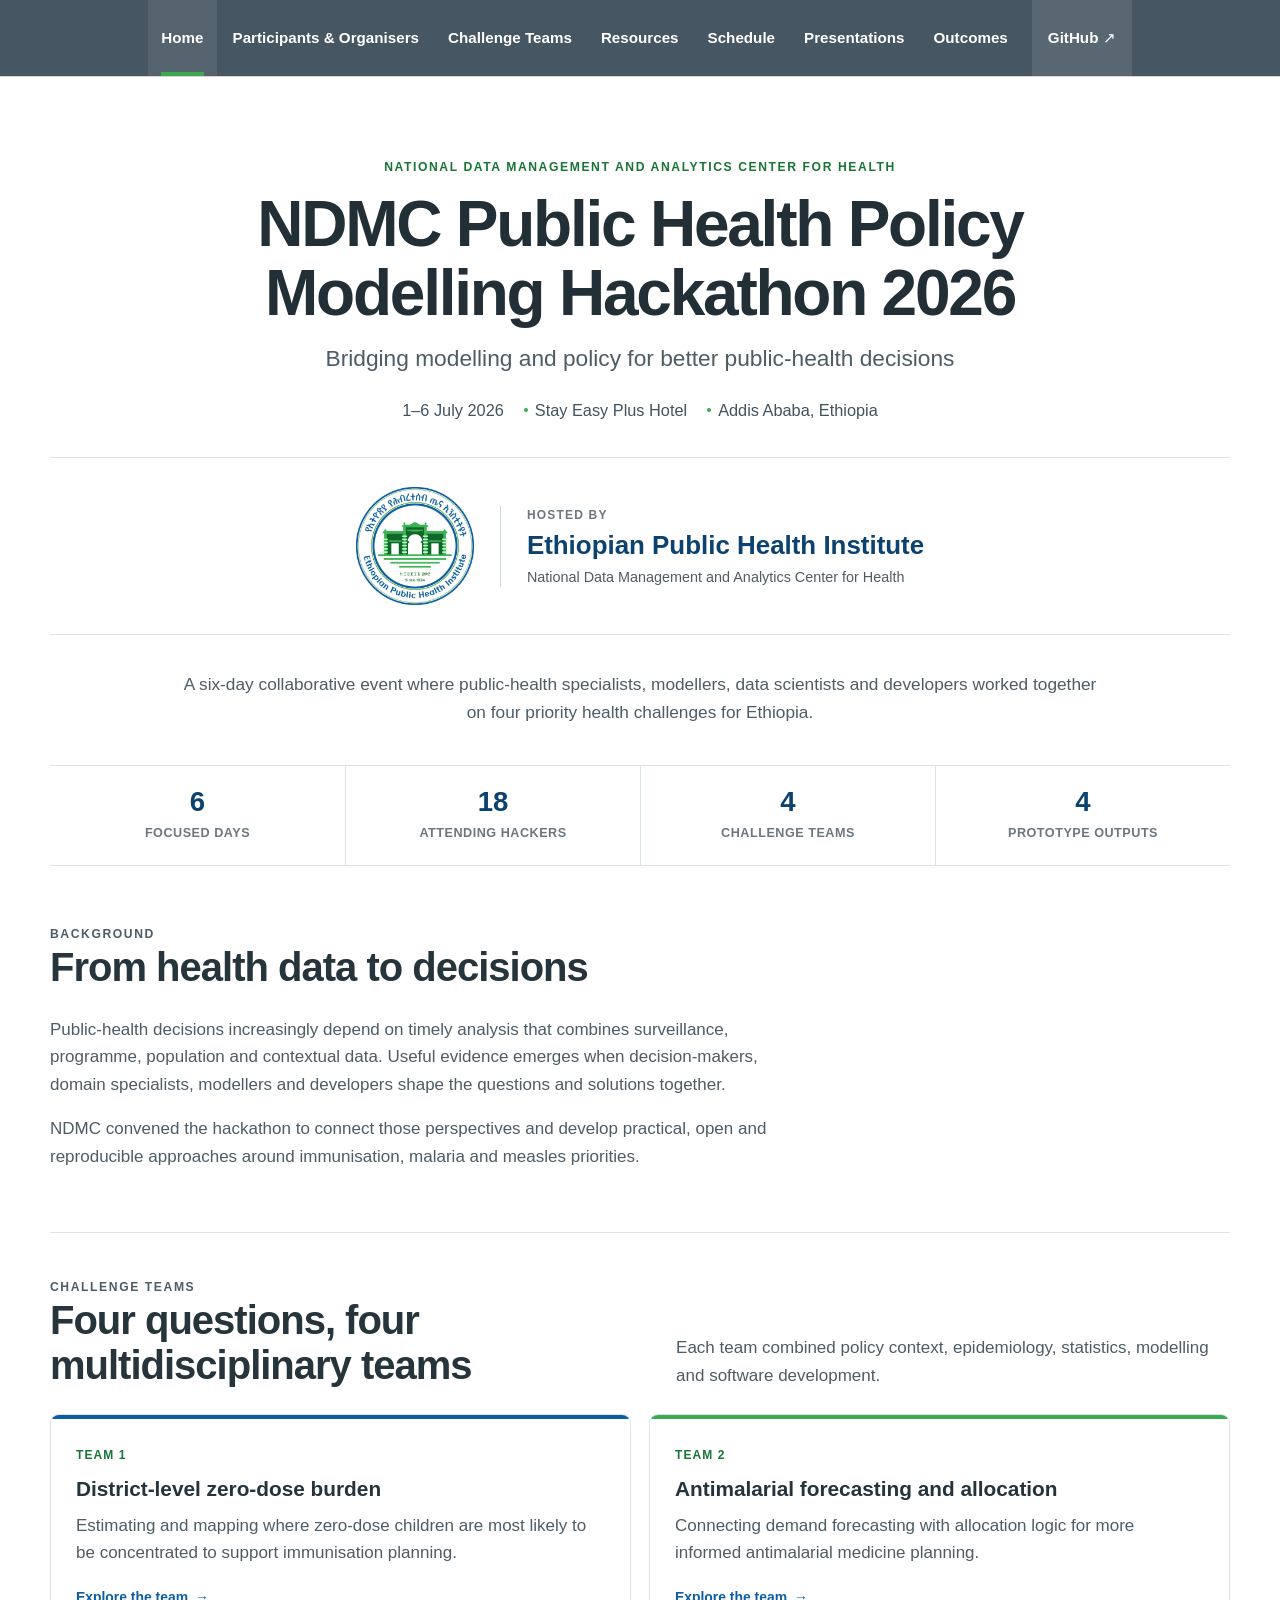
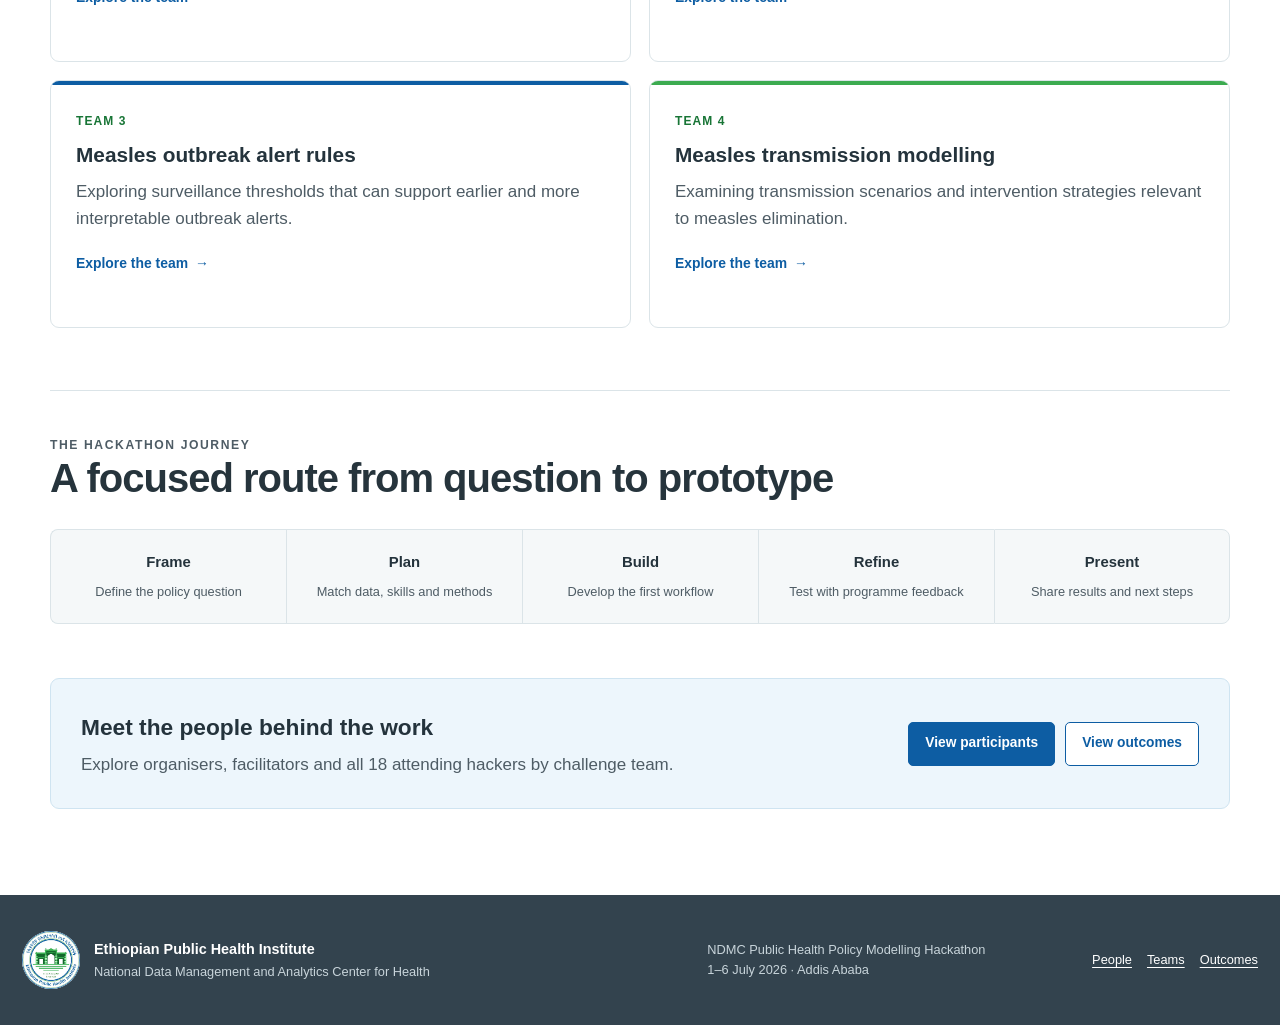
==== commit 34a7dec4: "Refine challenge teams and submission package" ====
--- a/ndmc-public-health-modelling-hackathon/index.html
+++ b/ndmc-public-health-modelling-hackathon/index.html
@@ -25,12 +25,12 @@
       <nav class="primary-nav" id="primary-nav" aria-label="Main navigation" data-primary-nav>
         <a href="index.html" aria-current="page">Home</a>
         <a href="participants.html">Participants &amp; Organisers</a>
-        <a href="workspaces.html">Challenge Families</a>
+        <a href="workspaces.html">Challenge Teams</a>
         <a href="resources.html">Resources</a>
         <a href="schedule.html">Schedule</a>
         <a href="presentations.html">Presentations</a>
         <a href="outcomes.html">Outcomes</a>
-        <a class="nav-github" href="https://github.com/mulerger/mulerger.github.io/tree/hackathon-workspaces" target="_blank" rel="noopener noreferrer">GitHub ↗</a>
+        <a class="nav-github" href="https://github.com/mulerger/mulerger.github.io/blob/hackathon-workspaces/HACKATHON_WORKSPACES.md" target="_blank" rel="noopener noreferrer">GitHub ↗</a>
       </nav>
     </div>
   </header>
@@ -38,7 +38,6 @@
   <main class="page" id="main">
     <section class="event-hero" aria-labelledby="event-title">
       <p class="event-eyebrow">National Data Management and Analytics Center for Health</p>
-      <span class="event-status">Completed event</span>
       <h1 id="event-title">NDMC Public Health Policy Modelling Hackathon 2026</h1>
       <p class="tagline">Bridging modelling and policy for better public-health decisions</p>
       <p class="event-meta"><span>1–6 July 2026</span><span>Stay Easy Plus Hotel</span><span>Addis Ababa, Ethiopia</span></p>
@@ -59,9 +58,9 @@
 
     <div class="facts-strip" role="group" aria-label="Hackathon at a glance">
       <div class="fact"><strong>6</strong><span>Focused days</span></div>
-      <div class="fact"><strong>17</strong><span>Attending hackers</span></div>
-      <div class="fact"><strong>4</strong><span>Challenge families</span></div>
-      <div class="fact"><strong>4</strong><span>Prototype pathways</span></div>
+      <div class="fact"><strong>18</strong><span>Attending hackers</span></div>
+      <div class="fact"><strong>4</strong><span>Challenge teams</span></div>
+      <div class="fact"><strong>4</strong><span>Prototype outputs</span></div>
     </div>
 
     <section class="editorial-section" aria-labelledby="background-title">
@@ -80,36 +79,36 @@
     <section class="editorial-section" aria-labelledby="challenges-title">
       <div class="section-heading">
         <div>
-          <p class="section-kicker">Challenge families</p>
-          <h2 id="challenges-title">Four questions, four collaborative teams</h2>
+          <p class="section-kicker">Challenge teams</p>
+          <h2 id="challenges-title">Four questions, four multidisciplinary teams</h2>
         </div>
-        <p>Each family combined policy context, epidemiology, statistics, modelling and software development.</p>
+        <p>Each team combined policy context, epidemiology, statistics, modelling and software development.</p>
       </div>
 
       <div class="challenge-grid">
         <article class="challenge-card">
-          <span class="family-label">Family 1</span>
+          <span class="family-label">Team 1</span>
           <h3>District-level zero-dose burden</h3>
           <p>Estimating and mapping where zero-dose children are most likely to be concentrated to support immunisation planning.</p>
-          <a class="card-link" href="workspaces.html#family-1">Explore the family</a>
+          <a class="card-link" href="workspaces.html#family-1">Explore the team</a>
         </article>
         <article class="challenge-card">
-          <span class="family-label">Family 2</span>
+          <span class="family-label">Team 2</span>
           <h3>Antimalarial forecasting and allocation</h3>
           <p>Connecting demand forecasting with allocation logic for more informed antimalarial medicine planning.</p>
-          <a class="card-link" href="workspaces.html#family-2">Explore the family</a>
+          <a class="card-link" href="workspaces.html#family-2">Explore the team</a>
         </article>
         <article class="challenge-card">
-          <span class="family-label">Family 3</span>
+          <span class="family-label">Team 3</span>
           <h3>Measles outbreak alert rules</h3>
           <p>Exploring surveillance thresholds that can support earlier and more interpretable outbreak alerts.</p>
-          <a class="card-link" href="workspaces.html#family-3">Explore the family</a>
+          <a class="card-link" href="workspaces.html#family-3">Explore the team</a>
         </article>
         <article class="challenge-card">
-          <span class="family-label">Family 4</span>
+          <span class="family-label">Team 4</span>
           <h3>Measles transmission modelling</h3>
-          <p>Examining transmission scenarios and intervention pathways relevant to measles elimination.</p>
-          <a class="card-link" href="workspaces.html#family-4">Explore the family</a>
+          <p>Examining transmission scenarios and intervention strategies relevant to measles elimination.</p>
+          <a class="card-link" href="workspaces.html#family-4">Explore the team</a>
         </article>
       </div>
     </section>
@@ -133,7 +132,7 @@
     <section class="cta-panel" aria-labelledby="people-cta-title">
       <div>
         <h2 id="people-cta-title">Meet the people behind the work</h2>
-        <p>Explore organisers, facilitators and all 17 attending hackers by challenge family.</p>
+        <p>Explore organisers, facilitators and all 18 attending hackers by challenge team.</p>
       </div>
       <div class="cta-actions">
         <a class="button" href="participants.html">View participants</a>
@@ -149,7 +148,7 @@
         <div><strong>Ethiopian Public Health Institute</strong><span>National Data Management and Analytics Center for Health</span></div>
       </div>
       <div class="footer-meta">NDMC Public Health Policy Modelling Hackathon<br>1–6 July 2026 · Addis Ababa</div>
-      <div class="footer-links"><a href="participants.html">People</a><a href="workspaces.html">Families</a><a href="outcomes.html">Outcomes</a></div>
+      <div class="footer-links"><a href="participants.html">People</a><a href="workspaces.html">Teams</a><a href="outcomes.html">Outcomes</a></div>
     </div>
   </footer>
 
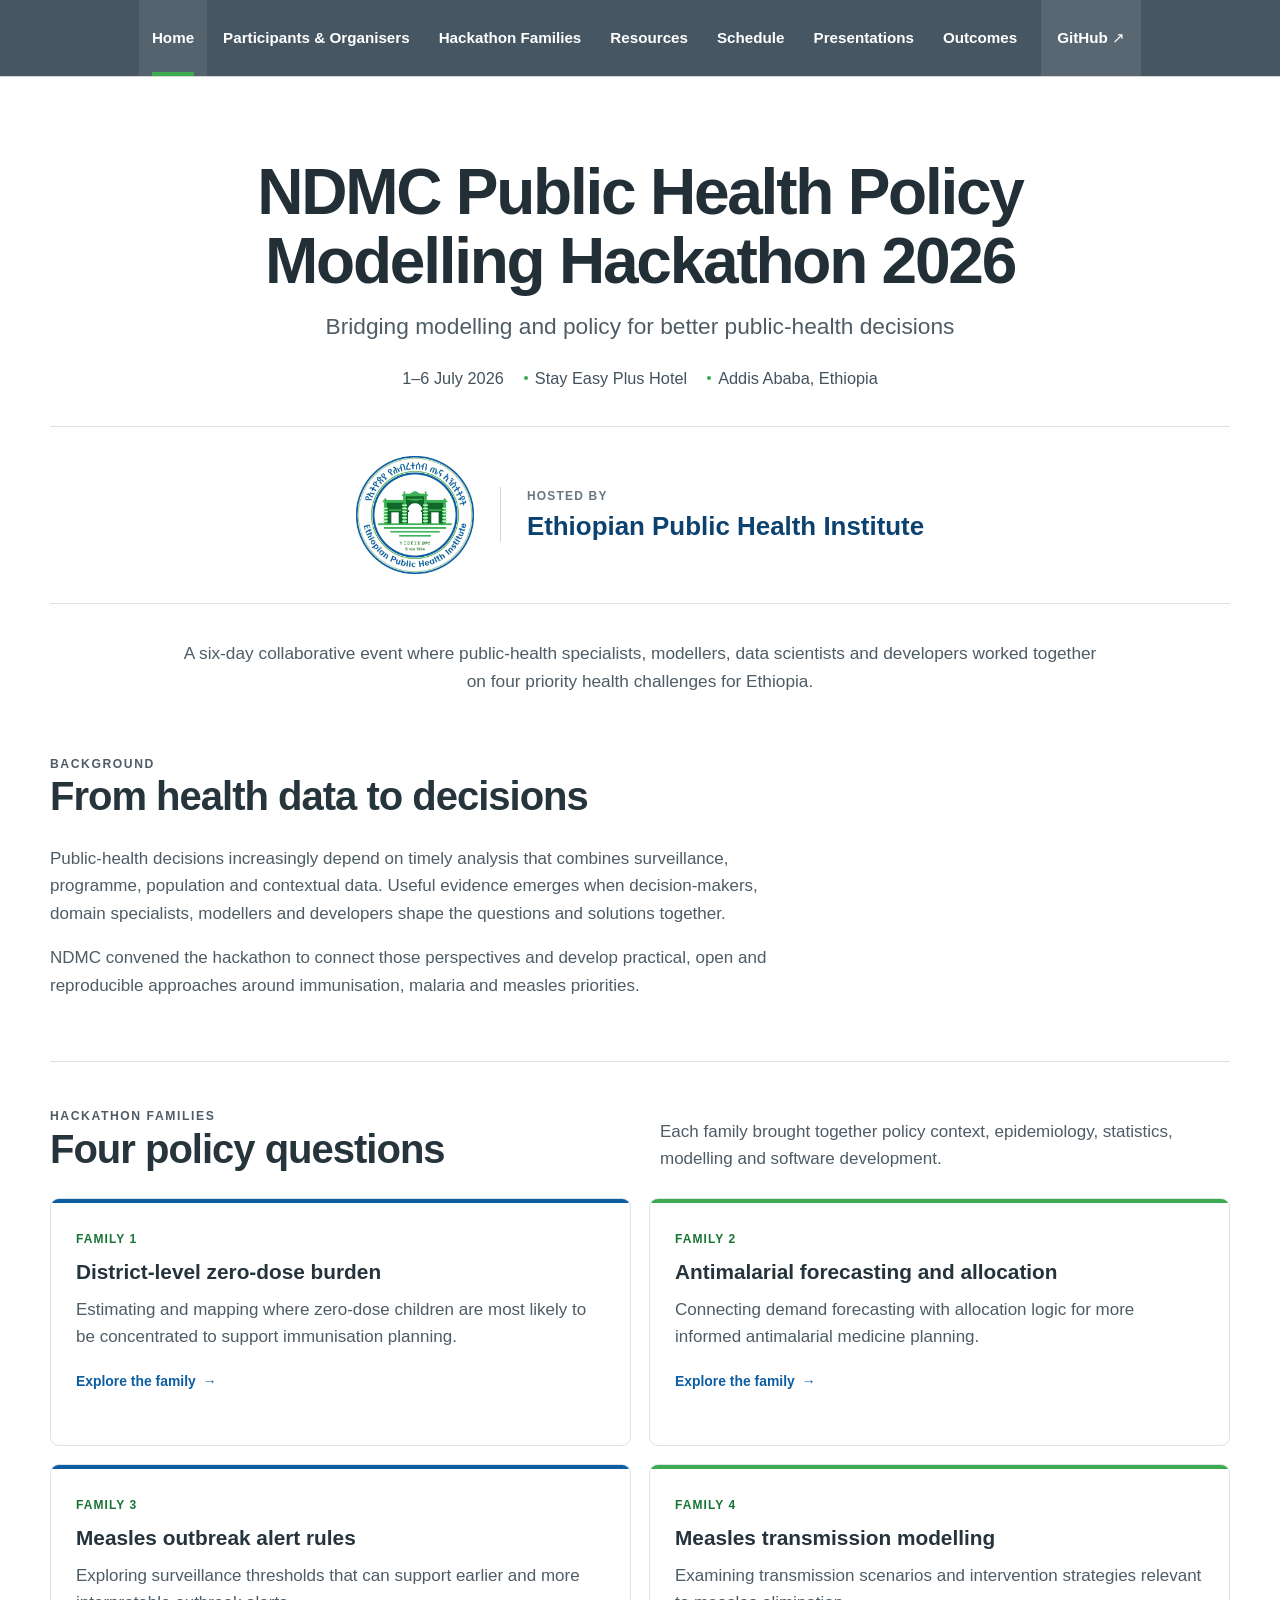
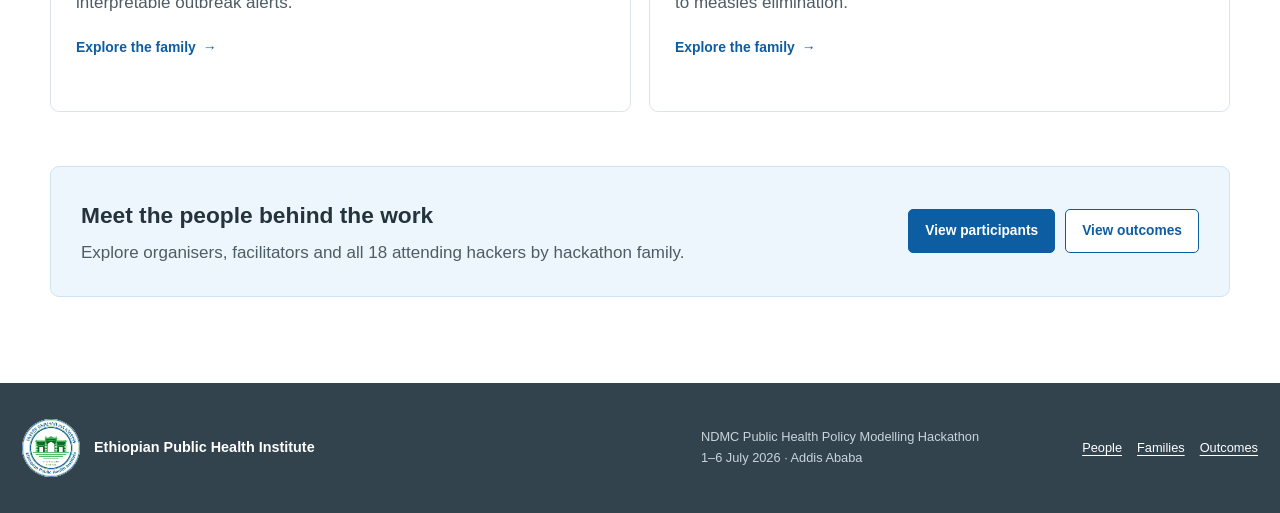
==== commit 9250849a: "Finalize CEMA-style hackathon design" ====
--- a/ndmc-public-health-modelling-hackathon/index.html
+++ b/ndmc-public-health-modelling-hackathon/index.html
@@ -25,7 +25,7 @@
       <nav class="primary-nav" id="primary-nav" aria-label="Main navigation" data-primary-nav>
         <a href="index.html" aria-current="page">Home</a>
         <a href="participants.html">Participants &amp; Organisers</a>
-        <a href="workspaces.html">Challenge Teams</a>
+        <a href="workspaces.html">Hackathon Families</a>
         <a href="resources.html">Resources</a>
         <a href="schedule.html">Schedule</a>
         <a href="presentations.html">Presentations</a>
@@ -37,7 +37,6 @@
 
   <main class="page" id="main">
     <section class="event-hero" aria-labelledby="event-title">
-      <p class="event-eyebrow">National Data Management and Analytics Center for Health</p>
       <h1 id="event-title">NDMC Public Health Policy Modelling Hackathon 2026</h1>
       <p class="tagline">Bridging modelling and policy for better public-health decisions</p>
       <p class="event-meta"><span>1–6 July 2026</span><span>Stay Easy Plus Hotel</span><span>Addis Ababa, Ethiopia</span></p>
@@ -49,19 +48,11 @@
         <div class="institution-copy">
           <span>Hosted by</span>
           <strong>Ethiopian Public Health Institute</strong>
-          <small>National Data Management and Analytics Center for Health</small>
         </div>
       </div>
 
       <p class="lead-intro">A six-day collaborative event where public-health specialists, modellers, data scientists and developers worked together on four priority health challenges for Ethiopia.</p>
     </section>
-
-    <div class="facts-strip" role="group" aria-label="Hackathon at a glance">
-      <div class="fact"><strong>6</strong><span>Focused days</span></div>
-      <div class="fact"><strong>18</strong><span>Attending hackers</span></div>
-      <div class="fact"><strong>4</strong><span>Challenge teams</span></div>
-      <div class="fact"><strong>4</strong><span>Prototype outputs</span></div>
-    </div>
 
     <section class="editorial-section" aria-labelledby="background-title">
       <div class="section-heading">
@@ -79,60 +70,44 @@
     <section class="editorial-section" aria-labelledby="challenges-title">
       <div class="section-heading">
         <div>
-          <p class="section-kicker">Challenge teams</p>
-          <h2 id="challenges-title">Four questions, four multidisciplinary teams</h2>
+          <p class="section-kicker">Hackathon families</p>
+          <h2 id="challenges-title">Four policy questions</h2>
         </div>
-        <p>Each team combined policy context, epidemiology, statistics, modelling and software development.</p>
+        <p>Each family brought together policy context, epidemiology, statistics, modelling and software development.</p>
       </div>
 
       <div class="challenge-grid">
         <article class="challenge-card">
-          <span class="family-label">Team 1</span>
+          <span class="family-label">Family 1</span>
           <h3>District-level zero-dose burden</h3>
           <p>Estimating and mapping where zero-dose children are most likely to be concentrated to support immunisation planning.</p>
-          <a class="card-link" href="workspaces.html#family-1">Explore the team</a>
+          <a class="card-link" href="workspaces.html#family-1">Explore the family</a>
         </article>
         <article class="challenge-card">
-          <span class="family-label">Team 2</span>
+          <span class="family-label">Family 2</span>
           <h3>Antimalarial forecasting and allocation</h3>
           <p>Connecting demand forecasting with allocation logic for more informed antimalarial medicine planning.</p>
-          <a class="card-link" href="workspaces.html#family-2">Explore the team</a>
+          <a class="card-link" href="workspaces.html#family-2">Explore the family</a>
         </article>
         <article class="challenge-card">
-          <span class="family-label">Team 3</span>
+          <span class="family-label">Family 3</span>
           <h3>Measles outbreak alert rules</h3>
           <p>Exploring surveillance thresholds that can support earlier and more interpretable outbreak alerts.</p>
-          <a class="card-link" href="workspaces.html#family-3">Explore the team</a>
+          <a class="card-link" href="workspaces.html#family-3">Explore the family</a>
         </article>
         <article class="challenge-card">
-          <span class="family-label">Team 4</span>
+          <span class="family-label">Family 4</span>
           <h3>Measles transmission modelling</h3>
           <p>Examining transmission scenarios and intervention strategies relevant to measles elimination.</p>
-          <a class="card-link" href="workspaces.html#family-4">Explore the team</a>
+          <a class="card-link" href="workspaces.html#family-4">Explore the family</a>
         </article>
       </div>
-    </section>
-
-    <section class="editorial-section" aria-labelledby="journey-title">
-      <div class="section-heading">
-        <div>
-          <p class="section-kicker">The hackathon journey</p>
-          <h2 id="journey-title">A focused route from question to prototype</h2>
-        </div>
-      </div>
-      <ol class="journey">
-        <li><strong>Frame</strong><span>Define the policy question</span></li>
-        <li><strong>Plan</strong><span>Match data, skills and methods</span></li>
-        <li><strong>Build</strong><span>Develop the first workflow</span></li>
-        <li><strong>Refine</strong><span>Test with programme feedback</span></li>
-        <li><strong>Present</strong><span>Share results and next steps</span></li>
-      </ol>
     </section>
 
     <section class="cta-panel" aria-labelledby="people-cta-title">
       <div>
         <h2 id="people-cta-title">Meet the people behind the work</h2>
-        <p>Explore organisers, facilitators and all 18 attending hackers by challenge team.</p>
+        <p>Explore organisers, facilitators and all 18 attending hackers by hackathon family.</p>
       </div>
       <div class="cta-actions">
         <a class="button" href="participants.html">View participants</a>
@@ -145,10 +120,10 @@
     <div class="footer-inner">
       <div class="footer-lockup">
         <img src="assets/ephi-logo-2024.jpg" width="1590" height="1590" loading="lazy" alt="">
-        <div><strong>Ethiopian Public Health Institute</strong><span>National Data Management and Analytics Center for Health</span></div>
+        <div><strong>Ethiopian Public Health Institute</strong></div>
       </div>
       <div class="footer-meta">NDMC Public Health Policy Modelling Hackathon<br>1–6 July 2026 · Addis Ababa</div>
-      <div class="footer-links"><a href="participants.html">People</a><a href="workspaces.html">Teams</a><a href="outcomes.html">Outcomes</a></div>
+      <div class="footer-links"><a href="participants.html">People</a><a href="workspaces.html">Families</a><a href="outcomes.html">Outcomes</a></div>
     </div>
   </footer>
 
--- a/ndmc-public-health-modelling-hackathon/assets/styles.css
+++ b/ndmc-public-health-modelling-hackathon/assets/styles.css
@@ -233,21 +233,6 @@
 .event-meta span { display: inline-flex; align-items: center; gap: 7px; }
 .event-meta span + span::before { content: ""; width: 4px; height: 4px; background: var(--brand-green-bright); border-radius: 50%; }
 
-.event-status {
-  display: inline-flex;
-  align-items: center;
-  margin-bottom: 18px;
-  padding: 5px 10px;
-  color: #145e2e;
-  background: var(--green-soft);
-  border: 1px solid #cce7d3;
-  border-radius: 999px;
-  font-size: 0.76rem;
-  font-weight: 760;
-  letter-spacing: 0.03em;
-  text-transform: uppercase;
-}
-
 .institution-band {
   margin: 0 auto;
   padding: 29px 20px;
@@ -807,6 +792,51 @@
   grid-template-columns: repeat(2, minmax(0, 1fr));
   gap: 18px;
 }
+
+.submission-card {
+  margin-bottom: 28px;
+  padding: 29px;
+  background: var(--blue-soft);
+  border: 1px solid #cfe4f1;
+  border-top: 5px solid var(--brand-green-bright);
+  border-radius: 9px;
+}
+
+.submission-card h2 {
+  margin: 0 0 8px;
+  font-size: clamp(1.4rem, 3vw, 1.85rem);
+  line-height: 1.25;
+}
+
+.submission-card > p:not(.section-kicker) { margin: 0; color: var(--text); }
+
+.submission-structure {
+  display: grid;
+  grid-template-columns: repeat(2, minmax(0, 1fr));
+  gap: 10px;
+  margin: 23px 0 0;
+  padding: 0;
+  list-style: none;
+}
+
+.submission-structure li {
+  display: grid;
+  grid-template-columns: minmax(118px, 0.38fr) minmax(0, 1fr);
+  gap: 12px;
+  align-items: start;
+  padding: 14px;
+  background: #fff;
+  border: 1px solid #d4e5ee;
+  border-radius: 7px;
+}
+
+.submission-structure code {
+  color: var(--brand-blue-dark);
+  font-size: 0.82rem;
+  font-weight: 800;
+}
+
+.submission-structure span { color: var(--text); font-size: 0.82rem; line-height: 1.45; }
 
 .resource-card,
 .output-card {
@@ -939,7 +969,7 @@
   .fact:nth-child(3) { border-left: 0; border-top: 1px solid var(--line); }
   .fact:nth-child(4) { border-top: 1px solid var(--line); }
   .section-heading { align-items: start; flex-direction: column; gap: 10px; }
-  .challenge-grid, .resource-grid, .output-grid { grid-template-columns: 1fr; }
+  .challenge-grid, .resource-grid, .output-grid, .submission-structure { grid-template-columns: 1fr; }
   .journey { grid-template-columns: 1fr; }
   .journey li, .journey li:first-child, .journey li:last-child { border: 1px solid var(--line); border-radius: 0; }
   .journey li:first-child { border-radius: 8px 8px 0 0; }
@@ -975,6 +1005,7 @@
   .dialog-profile-head { grid-template-columns: 76px 1fr; gap: 14px; padding-right: 6px; }
   .dialog-profile-head .avatar { width: 76px; }
   .family-panel { padding: 23px 20px; }
+  .submission-structure li { grid-template-columns: 1fr; gap: 4px; }
   .presentation-item { grid-template-columns: 1fr; }
   .presentation-item .availability { grid-column: auto; }
 }
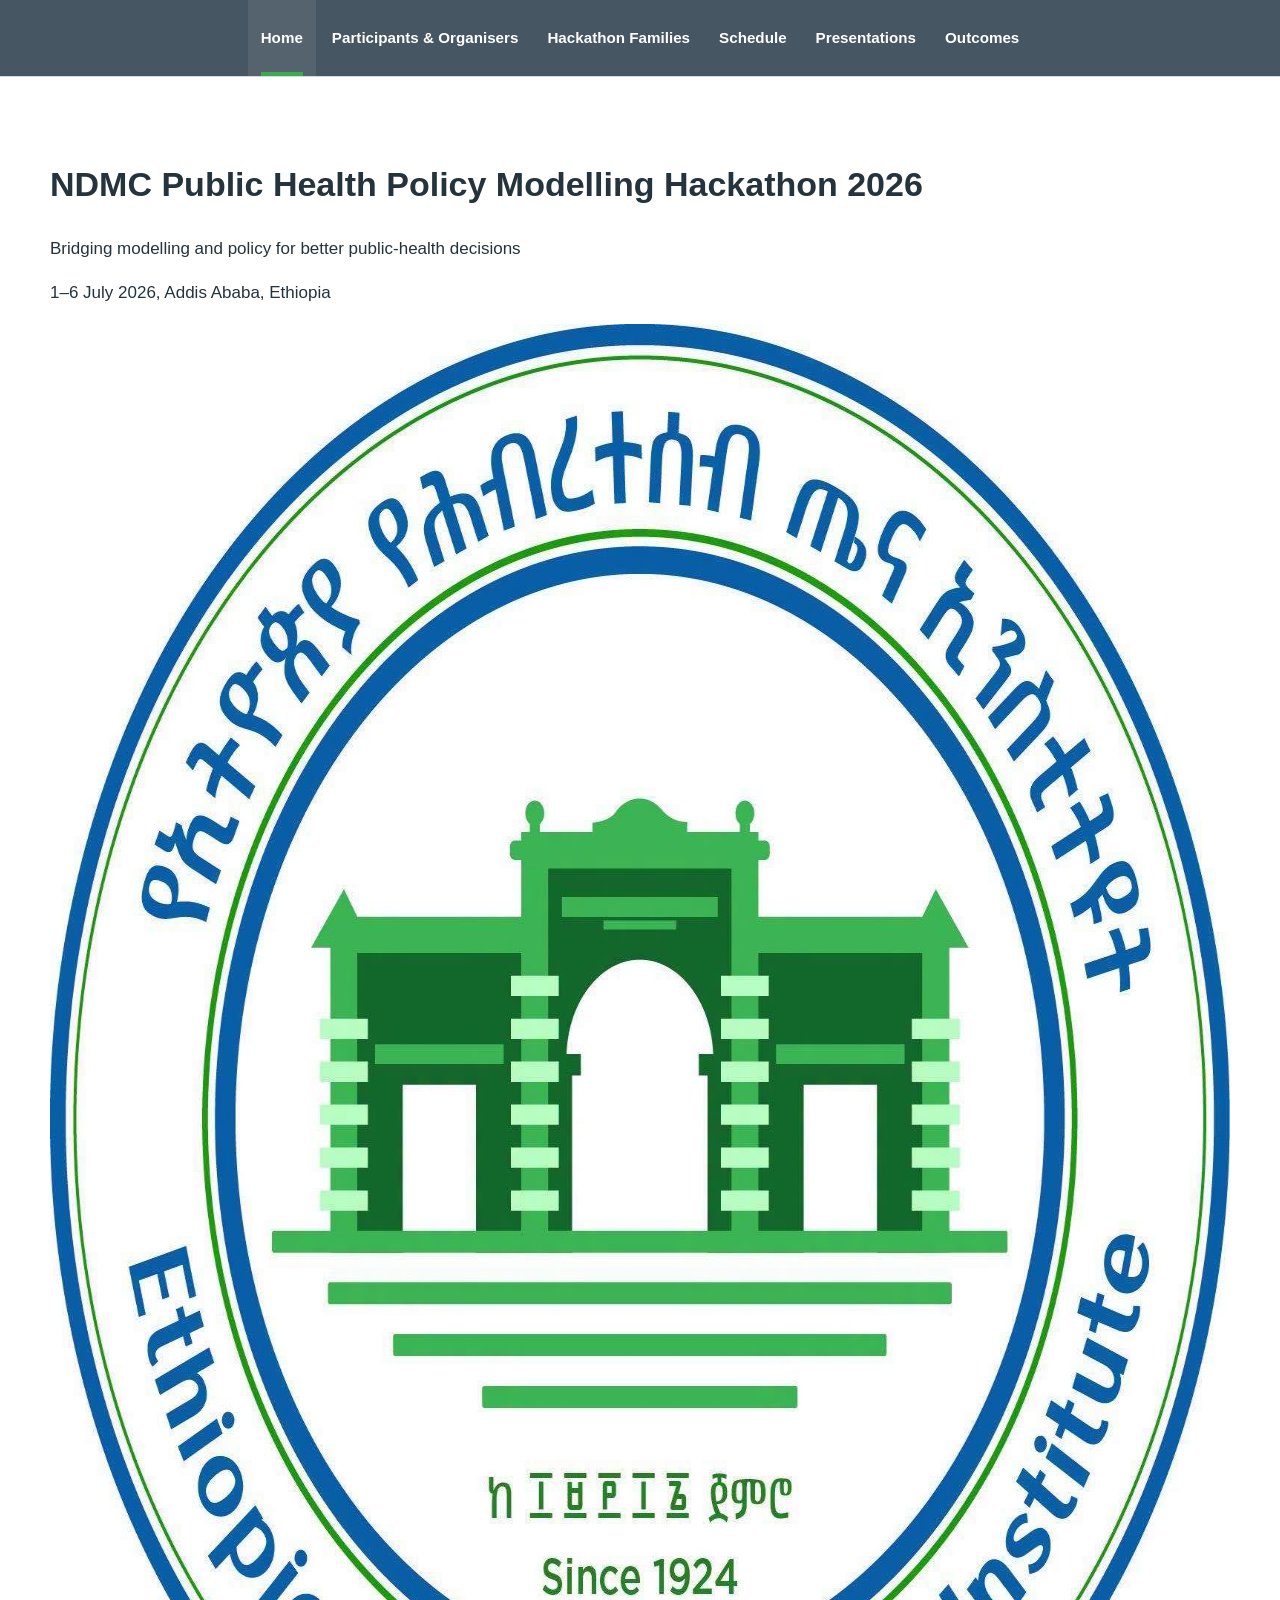
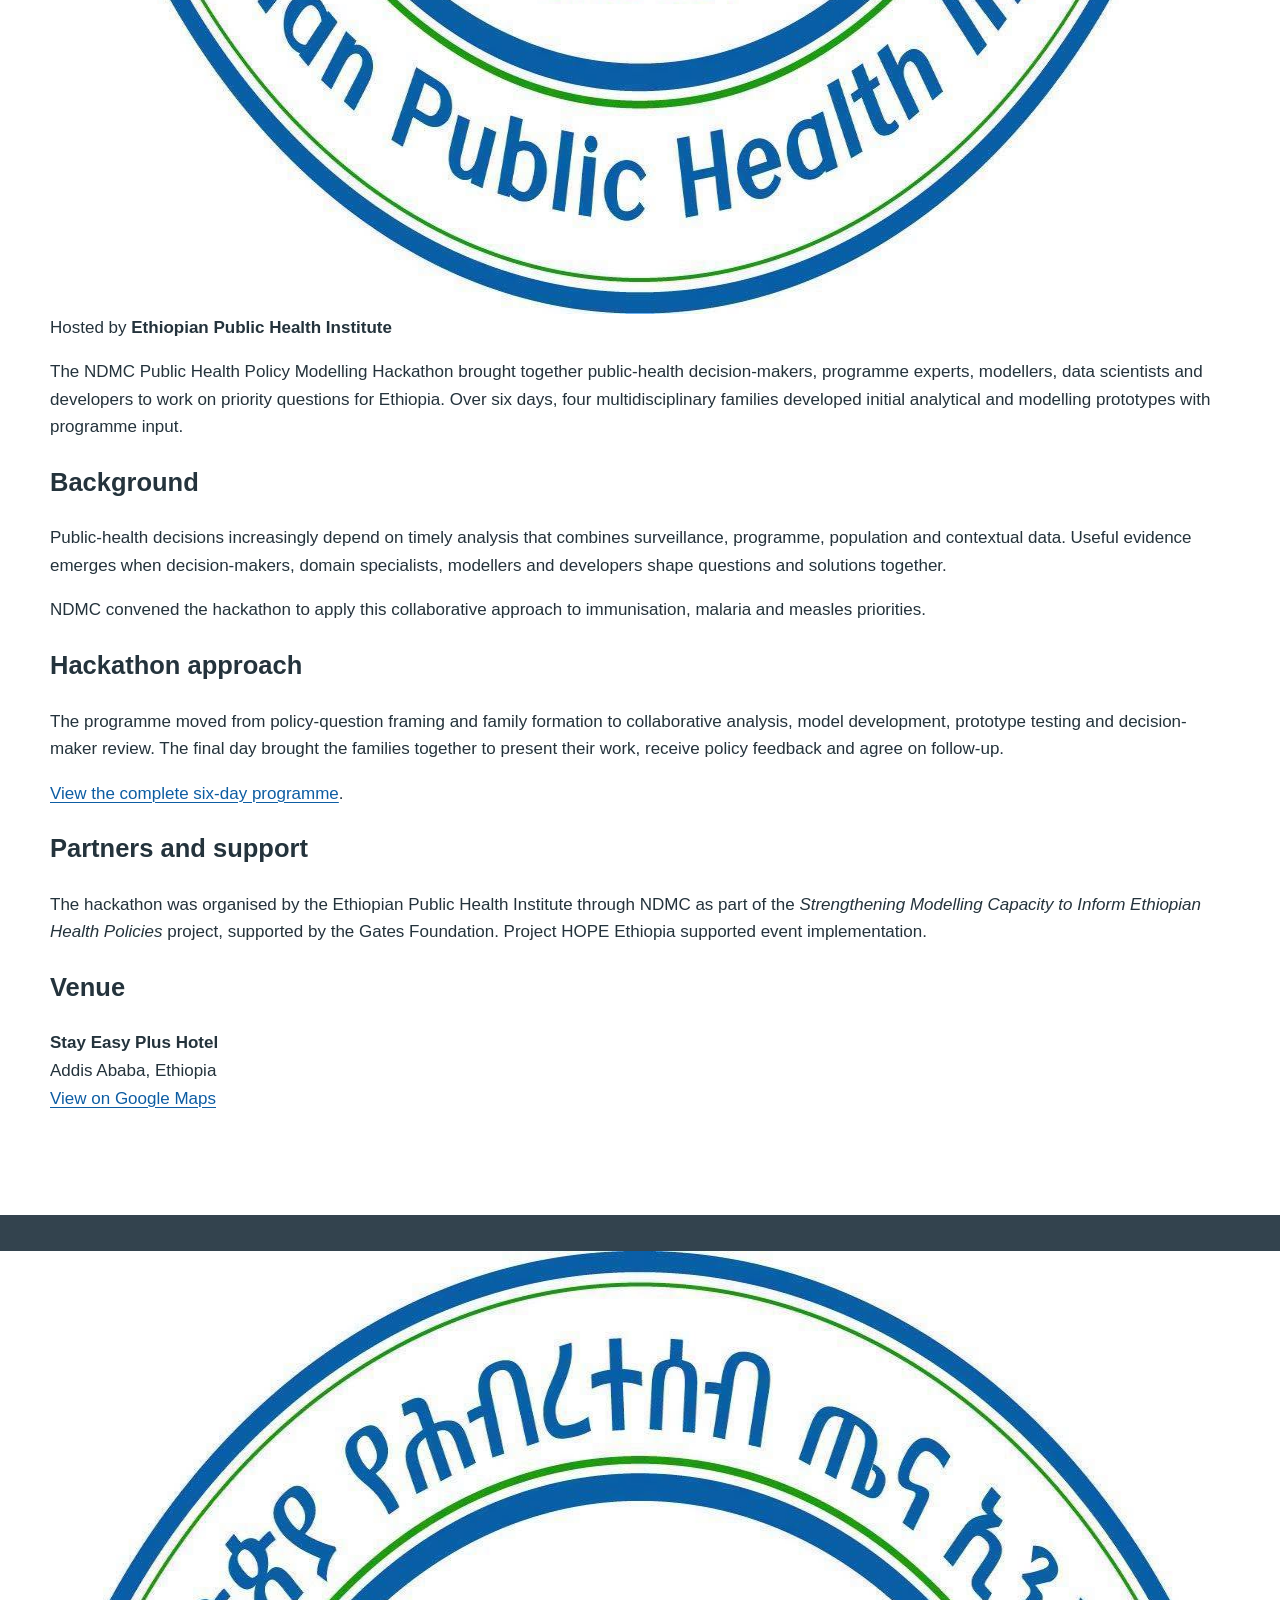
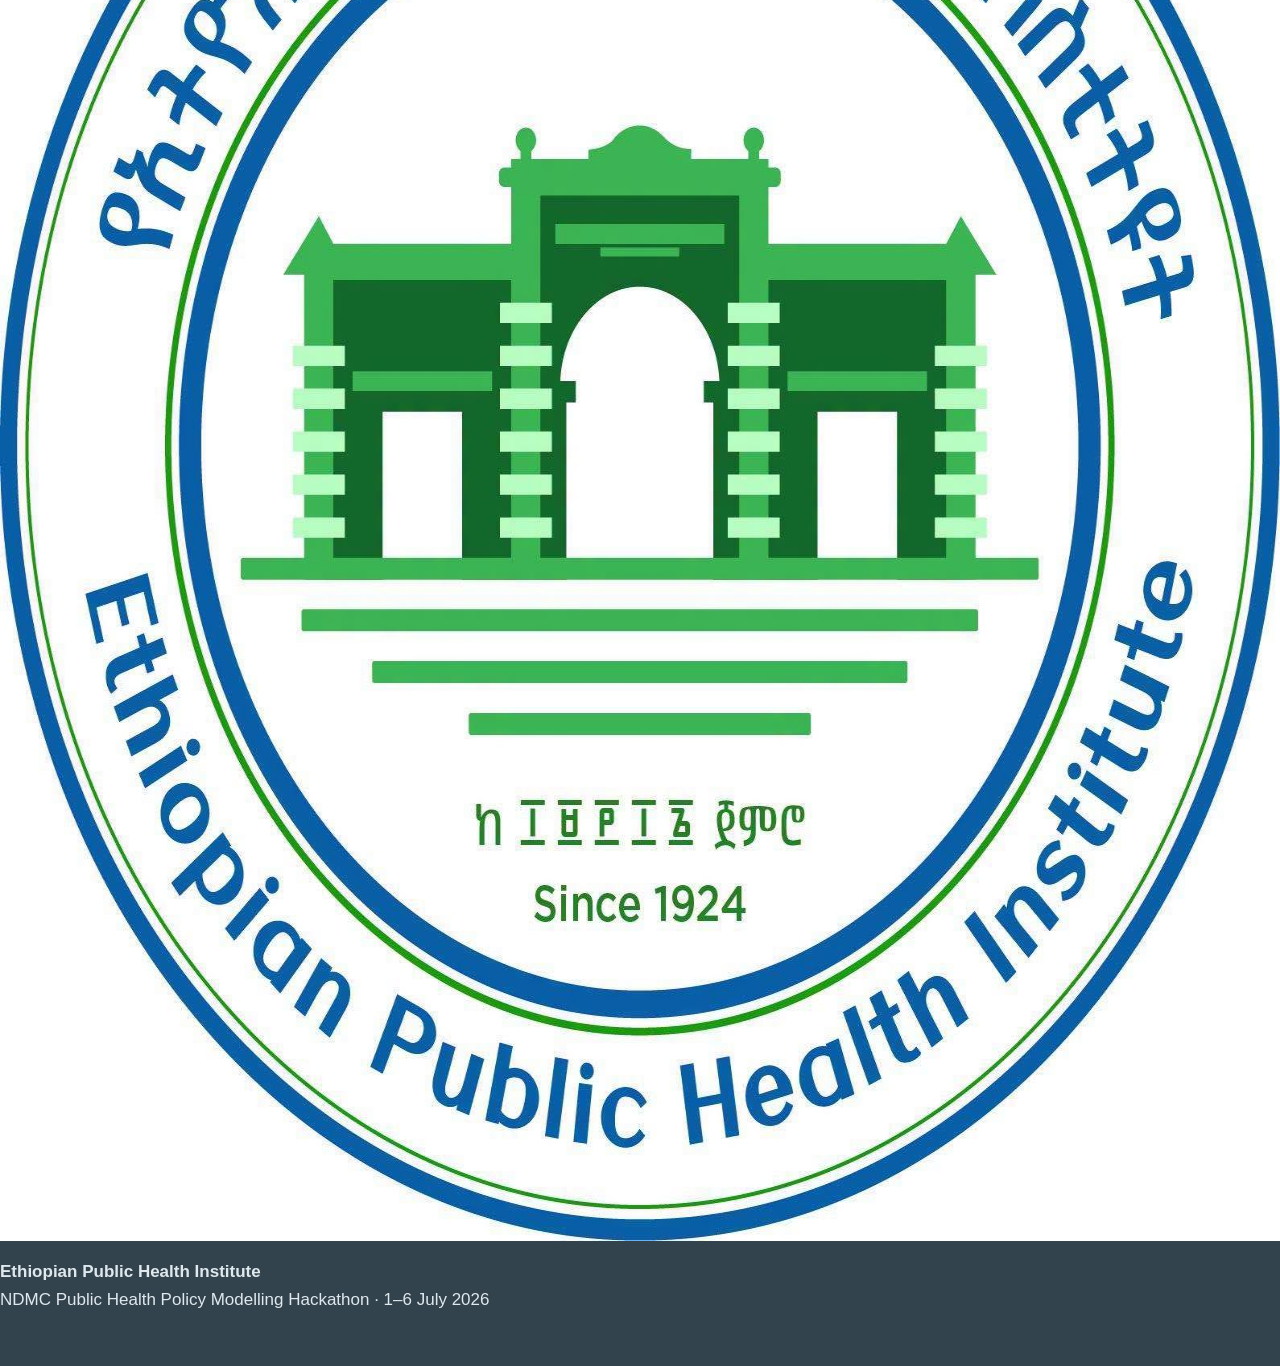
==== commit b21166e0: "Rebuild hackathon site in CEMA editorial style" ====
--- a/ndmc-public-health-modelling-hackathon/index.html
+++ b/ndmc-public-health-modelling-hackathon/index.html
@@ -4,9 +4,9 @@
   <meta charset="utf-8">
   <meta name="viewport" content="width=device-width, initial-scale=1">
   <meta name="description" content="NDMC Public Health Policy Modelling Hackathon 2026 at the Ethiopian Public Health Institute.">
-  <meta name="theme-color" content="#465662">
+  <meta name="theme-color" content="#4a5864">
   <meta property="og:title" content="NDMC Public Health Policy Modelling Hackathon 2026">
-  <meta property="og:description" content="Bridging modelling and policy for better public-health decisions in Ethiopia.">
+  <meta property="og:description" content="Bridging modelling and policy for better public-health decisions.">
   <meta property="og:type" content="website">
   <meta property="og:url" content="https://mulerger.github.io/ndmc-public-health-modelling-hackathon/">
   <meta property="og:image" content="https://mulerger.github.io/ndmc-public-health-modelling-hackathon/assets/ephi-logo-2024.jpg">
@@ -26,105 +26,58 @@
         <a href="index.html" aria-current="page">Home</a>
         <a href="participants.html">Participants &amp; Organisers</a>
         <a href="workspaces.html">Hackathon Families</a>
-        <a href="resources.html">Resources</a>
         <a href="schedule.html">Schedule</a>
         <a href="presentations.html">Presentations</a>
         <a href="outcomes.html">Outcomes</a>
-        <a class="nav-github" href="https://github.com/mulerger/mulerger.github.io/blob/hackathon-workspaces/HACKATHON_WORKSPACES.md" target="_blank" rel="noopener noreferrer">GitHub ↗</a>
       </nav>
     </div>
   </header>
 
   <main class="page" id="main">
-    <section class="event-hero" aria-labelledby="event-title">
-      <h1 id="event-title">NDMC Public Health Policy Modelling Hackathon 2026</h1>
-      <p class="tagline">Bridging modelling and policy for better public-health decisions</p>
-      <p class="event-meta"><span>1–6 July 2026</span><span>Stay Easy Plus Hotel</span><span>Addis Ababa, Ethiopia</span></p>
+    <header class="event-header">
+      <h1>NDMC Public Health Policy Modelling Hackathon 2026</h1>
+      <p class="event-tagline">Bridging modelling and policy for better public-health decisions</p>
+      <p class="event-date">1–6 July 2026, Addis Ababa, Ethiopia</p>
+    </header>
 
-      <div class="institution-band" role="group" aria-label="Host institution">
-        <a href="https://ephi.gov.et/" target="_blank" rel="noopener noreferrer" aria-label="Visit the Ethiopian Public Health Institute website">
-          <img src="assets/ephi-logo-2024.jpg" width="1590" height="1590" fetchpriority="high" alt="Ethiopian Public Health Institute">
-        </a>
-        <div class="institution-copy">
-          <span>Hosted by</span>
-          <strong>Ethiopian Public Health Institute</strong>
-        </div>
+    <div class="logo-band" role="group" aria-label="Host institution">
+      <a href="https://ephi.gov.et/" target="_blank" rel="noopener noreferrer" aria-label="Visit the Ethiopian Public Health Institute website">
+        <img src="assets/ephi-logo-2024.jpg" width="1590" height="1590" fetchpriority="high" alt="Ethiopian Public Health Institute">
+      </a>
+      <div>
+        <span>Hosted by</span>
+        <strong>Ethiopian Public Health Institute</strong>
       </div>
+    </div>
 
-      <p class="lead-intro">A six-day collaborative event where public-health specialists, modellers, data scientists and developers worked together on four priority health challenges for Ethiopia.</p>
+    <p class="event-introduction">The NDMC Public Health Policy Modelling Hackathon brought together public-health decision-makers, programme experts, modellers, data scientists and developers to work on priority questions for Ethiopia. Over six days, four multidisciplinary families developed initial analytical and modelling prototypes with programme input.</p>
+
+    <section class="content-section" aria-labelledby="background-title">
+      <h2 id="background-title">Background</h2>
+      <p>Public-health decisions increasingly depend on timely analysis that combines surveillance, programme, population and contextual data. Useful evidence emerges when decision-makers, domain specialists, modellers and developers shape questions and solutions together.</p>
+      <p>NDMC convened the hackathon to apply this collaborative approach to immunisation, malaria and measles priorities.</p>
     </section>
 
-    <section class="editorial-section" aria-labelledby="background-title">
-      <div class="section-heading">
-        <div>
-          <p class="section-kicker">Background</p>
-          <h2 id="background-title">From health data to decisions</h2>
-        </div>
-      </div>
-      <div class="prose">
-        <p>Public-health decisions increasingly depend on timely analysis that combines surveillance, programme, population and contextual data. Useful evidence emerges when decision-makers, domain specialists, modellers and developers shape the questions and solutions together.</p>
-        <p>NDMC convened the hackathon to connect those perspectives and develop practical, open and reproducible approaches around immunisation, malaria and measles priorities.</p>
-      </div>
+    <section class="content-section" aria-labelledby="approach-title">
+      <h2 id="approach-title">Hackathon approach</h2>
+      <p>The programme moved from policy-question framing and family formation to collaborative analysis, model development, prototype testing and decision-maker review. The final day brought the families together to present their work, receive policy feedback and agree on follow-up.</p>
+      <p><a href="schedule.html">View the complete six-day programme</a>.</p>
     </section>
 
-    <section class="editorial-section" aria-labelledby="challenges-title">
-      <div class="section-heading">
-        <div>
-          <p class="section-kicker">Hackathon families</p>
-          <h2 id="challenges-title">Four policy questions</h2>
-        </div>
-        <p>Each family brought together policy context, epidemiology, statistics, modelling and software development.</p>
-      </div>
-
-      <div class="challenge-grid">
-        <article class="challenge-card">
-          <span class="family-label">Family 1</span>
-          <h3>District-level zero-dose burden</h3>
-          <p>Estimating and mapping where zero-dose children are most likely to be concentrated to support immunisation planning.</p>
-          <a class="card-link" href="workspaces.html#family-1">Explore the family</a>
-        </article>
-        <article class="challenge-card">
-          <span class="family-label">Family 2</span>
-          <h3>Antimalarial forecasting and allocation</h3>
-          <p>Connecting demand forecasting with allocation logic for more informed antimalarial medicine planning.</p>
-          <a class="card-link" href="workspaces.html#family-2">Explore the family</a>
-        </article>
-        <article class="challenge-card">
-          <span class="family-label">Family 3</span>
-          <h3>Measles outbreak alert rules</h3>
-          <p>Exploring surveillance thresholds that can support earlier and more interpretable outbreak alerts.</p>
-          <a class="card-link" href="workspaces.html#family-3">Explore the family</a>
-        </article>
-        <article class="challenge-card">
-          <span class="family-label">Family 4</span>
-          <h3>Measles transmission modelling</h3>
-          <p>Examining transmission scenarios and intervention strategies relevant to measles elimination.</p>
-          <a class="card-link" href="workspaces.html#family-4">Explore the family</a>
-        </article>
-      </div>
+    <section class="content-section" aria-labelledby="support-title">
+      <h2 id="support-title">Partners and support</h2>
+      <p>The hackathon was organised by the Ethiopian Public Health Institute through NDMC as part of the <em>Strengthening Modelling Capacity to Inform Ethiopian Health Policies</em> project, supported by the Gates Foundation. Project HOPE Ethiopia supported event implementation.</p>
     </section>
 
-    <section class="cta-panel" aria-labelledby="people-cta-title">
-      <div>
-        <h2 id="people-cta-title">Meet the people behind the work</h2>
-        <p>Explore organisers, facilitators and all 18 attending hackers by hackathon family.</p>
-      </div>
-      <div class="cta-actions">
-        <a class="button" href="participants.html">View participants</a>
-        <a class="button secondary" href="outcomes.html">View outcomes</a>
-      </div>
+    <section class="content-section venue-section" aria-labelledby="venue-title">
+      <h2 id="venue-title">Venue</h2>
+      <p><strong>Stay Easy Plus Hotel</strong><br>Addis Ababa, Ethiopia<br><a href="https://www.google.com/maps/search/?api=1&amp;query=9.0651064%2C38.7325561" target="_blank" rel="noopener noreferrer">View on Google Maps</a></p>
     </section>
   </main>
 
   <footer class="site-footer">
-    <div class="footer-inner">
-      <div class="footer-lockup">
-        <img src="assets/ephi-logo-2024.jpg" width="1590" height="1590" loading="lazy" alt="">
-        <div><strong>Ethiopian Public Health Institute</strong></div>
-      </div>
-      <div class="footer-meta">NDMC Public Health Policy Modelling Hackathon<br>1–6 July 2026 · Addis Ababa</div>
-      <div class="footer-links"><a href="participants.html">People</a><a href="workspaces.html">Families</a><a href="outcomes.html">Outcomes</a></div>
-    </div>
+    <img src="assets/ephi-logo-2024.jpg" width="1590" height="1590" loading="lazy" alt="">
+    <p><strong>Ethiopian Public Health Institute</strong><br>NDMC Public Health Policy Modelling Hackathon · 1–6 July 2026</p>
   </footer>
 
   <script src="assets/site.js"></script>
--- a/ndmc-public-health-modelling-hackathon/assets/styles.css
+++ b/ndmc-public-health-modelling-hackathon/assets/styles.css
@@ -193,7 +193,6 @@
   text-align: center;
 }
 
-.event-eyebrow,
 .section-kicker {
   margin: 0 0 12px;
   color: var(--brand-green);
@@ -204,12 +203,12 @@
 }
 
 .event-hero h1 {
-  max-width: 1000px;
+  max-width: 900px;
   margin: 0 auto 14px;
   color: #222f37;
-  font-size: clamp(2.25rem, 5.6vw, 4rem);
-  line-height: 1.08;
-  letter-spacing: -0.035em;
+  font-size: clamp(2rem, 4vw, 2.75rem);
+  line-height: 1.12;
+  letter-spacing: -0.025em;
 }
 
 .event-hero .tagline {
@@ -274,14 +273,6 @@
   line-height: 1.25;
 }
 
-.institution-copy small {
-  display: block;
-  margin-top: 5px;
-  color: var(--text);
-  font-size: 0.9rem;
-  line-height: 1.4;
-}
-
 .lead-intro {
   max-width: 920px;
   margin: 36px auto 0;
@@ -289,23 +280,6 @@
   font-size: 1.08rem;
   text-align: center;
 }
-
-.facts-strip {
-  margin: 38px 0 0;
-  display: grid;
-  grid-template-columns: repeat(4, 1fr);
-  border-top: 1px solid var(--line);
-  border-bottom: 1px solid var(--line);
-}
-
-.fact {
-  padding: 22px 14px;
-  text-align: center;
-}
-
-.fact + .fact { border-left: 1px solid var(--line); }
-.fact strong { display: block; color: var(--brand-blue-dark); font-size: 1.72rem; line-height: 1; }
-.fact span { display: block; margin-top: 7px; color: var(--muted); font-size: 0.79rem; font-weight: 680; letter-spacing: 0.04em; text-transform: uppercase; }
 
 .editorial-section {
   margin-top: 58px;
@@ -394,30 +368,6 @@
 .card-link { display: inline-flex; margin-top: 19px; font-size: 0.87rem; font-weight: 760; text-decoration: none; }
 .card-link::after { content: "→"; margin-left: 7px; transition: transform 0.15s ease; }
 .card-link:hover::after { transform: translateX(3px); }
-
-.journey {
-  display: grid;
-  grid-template-columns: repeat(5, 1fr);
-  margin: 28px 0 0;
-  padding: 0;
-  list-style: none;
-}
-
-.journey li {
-  position: relative;
-  padding: 20px 16px 18px;
-  color: var(--text);
-  background: var(--soft);
-  border-top: 1px solid var(--line);
-  border-bottom: 1px solid var(--line);
-  text-align: center;
-}
-
-.journey li:first-child { border-left: 1px solid var(--line); border-radius: 8px 0 0 8px; }
-.journey li:last-child { border-right: 1px solid var(--line); border-radius: 0 8px 8px 0; }
-.journey li + li { border-left: 1px solid var(--line); }
-.journey strong { display: block; margin-bottom: 3px; color: var(--ink); font-size: 0.93rem; }
-.journey span { font-size: 0.8rem; }
 
 .cta-panel {
   margin-top: 54px;
@@ -613,7 +563,7 @@
 .avatar {
   position: relative;
   width: 100%;
-  aspect-ratio: 4 / 4.2;
+  aspect-ratio: 1;
   display: grid;
   place-items: center;
   overflow: hidden;
@@ -789,54 +739,11 @@
 .resource-grid,
 .output-grid {
   display: grid;
-  grid-template-columns: repeat(2, minmax(0, 1fr));
   gap: 18px;
 }
 
-.submission-card {
-  margin-bottom: 28px;
-  padding: 29px;
-  background: var(--blue-soft);
-  border: 1px solid #cfe4f1;
-  border-top: 5px solid var(--brand-green-bright);
-  border-radius: 9px;
-}
-
-.submission-card h2 {
-  margin: 0 0 8px;
-  font-size: clamp(1.4rem, 3vw, 1.85rem);
-  line-height: 1.25;
-}
-
-.submission-card > p:not(.section-kicker) { margin: 0; color: var(--text); }
-
-.submission-structure {
-  display: grid;
-  grid-template-columns: repeat(2, minmax(0, 1fr));
-  gap: 10px;
-  margin: 23px 0 0;
-  padding: 0;
-  list-style: none;
-}
-
-.submission-structure li {
-  display: grid;
-  grid-template-columns: minmax(118px, 0.38fr) minmax(0, 1fr);
-  gap: 12px;
-  align-items: start;
-  padding: 14px;
-  background: #fff;
-  border: 1px solid #d4e5ee;
-  border-radius: 7px;
-}
-
-.submission-structure code {
-  color: var(--brand-blue-dark);
-  font-size: 0.82rem;
-  font-weight: 800;
-}
-
-.submission-structure span { color: var(--text); font-size: 0.82rem; line-height: 1.45; }
+.resource-grid { grid-template-columns: repeat(3, minmax(0, 1fr)); }
+.output-grid { grid-template-columns: repeat(2, minmax(0, 1fr)); }
 
 .resource-card,
 .output-card {
@@ -893,7 +800,6 @@
 .footer-lockup { display: flex; align-items: center; gap: 14px; }
 .footer-lockup img { width: 58px; height: 58px; object-fit: contain; background: #fff; border-radius: 50%; }
 .footer-lockup strong { display: block; color: #fff; font-size: 0.9rem; }
-.footer-lockup span { display: block; color: #c8d4da; }
 .footer-meta { color: #c8d4da; }
 .footer-links { display: flex; gap: 15px; }
 .footer-links a { color: #fff; }
@@ -965,16 +871,8 @@
   .institution-band { flex-direction: column; gap: 15px; padding-block: 24px; }
   .institution-band img { width: 98px; height: 98px; }
   .institution-copy { padding: 15px 0 0; text-align: center; border-top: 1px solid var(--line); border-left: 0; }
-  .facts-strip { grid-template-columns: repeat(2, 1fr); }
-  .fact:nth-child(3) { border-left: 0; border-top: 1px solid var(--line); }
-  .fact:nth-child(4) { border-top: 1px solid var(--line); }
   .section-heading { align-items: start; flex-direction: column; gap: 10px; }
-  .challenge-grid, .resource-grid, .output-grid, .submission-structure { grid-template-columns: 1fr; }
-  .journey { grid-template-columns: 1fr; }
-  .journey li, .journey li:first-child, .journey li:last-child { border: 1px solid var(--line); border-radius: 0; }
-  .journey li:first-child { border-radius: 8px 8px 0 0; }
-  .journey li:last-child { border-radius: 0 0 8px 8px; }
-  .journey li + li { border-top: 0; }
+  .challenge-grid, .resource-grid, .output-grid { grid-template-columns: 1fr; }
   .cta-panel { align-items: flex-start; flex-direction: column; }
   .people-grid { grid-template-columns: repeat(2, minmax(0, 1fr)); gap: 14px; }
   .directory-summary { grid-template-columns: 1fr; }
@@ -1005,7 +903,6 @@
   .dialog-profile-head { grid-template-columns: 76px 1fr; gap: 14px; padding-right: 6px; }
   .dialog-profile-head .avatar { width: 76px; }
   .family-panel { padding: 23px 20px; }
-  .submission-structure li { grid-template-columns: 1fr; gap: 4px; }
   .presentation-item { grid-template-columns: 1fr; }
   .presentation-item .availability { grid-column: auto; }
 }
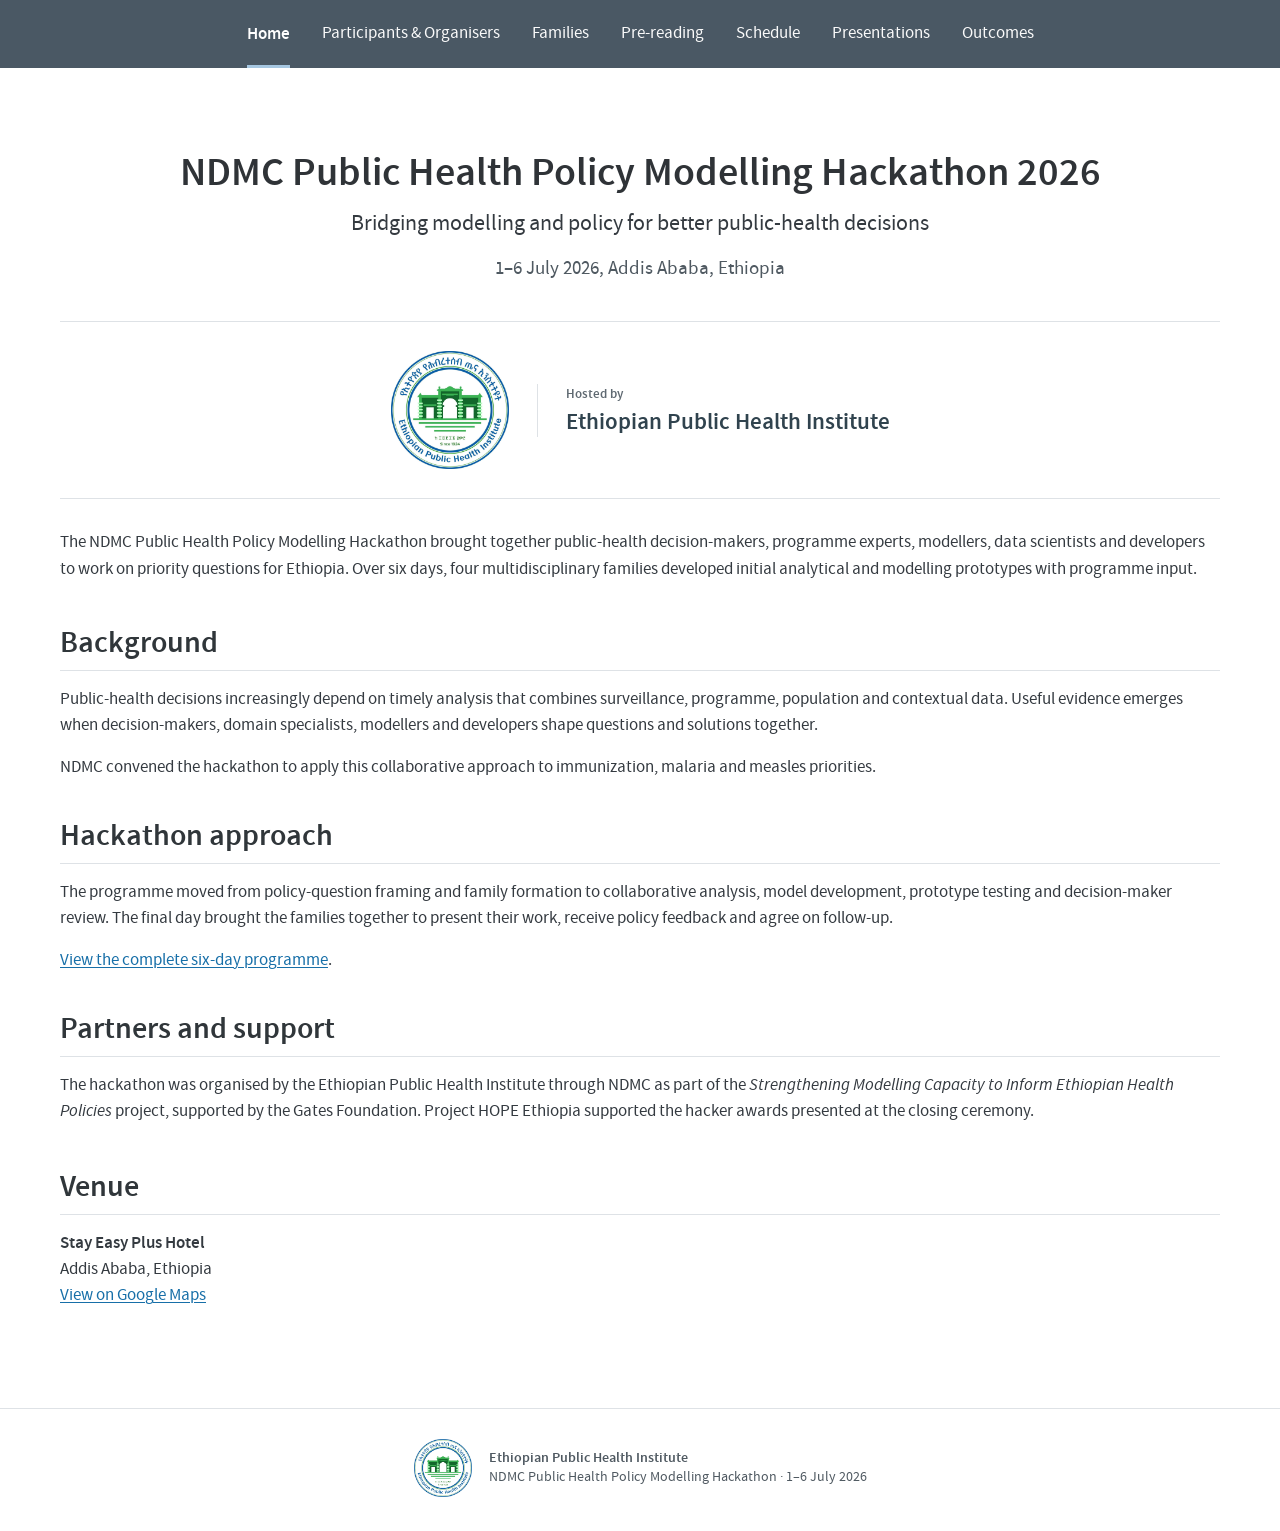
==== commit eb4264c6: "Refine hackathon resources and web presentations" ====
--- a/ndmc-public-health-modelling-hackathon/index.html
+++ b/ndmc-public-health-modelling-hackathon/index.html
@@ -25,7 +25,8 @@
       <nav class="primary-nav" id="primary-nav" aria-label="Main navigation" data-primary-nav>
         <a href="index.html" aria-current="page">Home</a>
         <a href="participants.html">Participants &amp; Organisers</a>
-        <a href="workspaces.html">Hackathon Families</a>
+        <a href="workspaces.html">Families</a>
+        <a href="resources.html">Pre-reading</a>
         <a href="schedule.html">Schedule</a>
         <a href="presentations.html">Presentations</a>
         <a href="outcomes.html">Outcomes</a>
@@ -55,7 +56,7 @@
     <section class="content-section" aria-labelledby="background-title">
       <h2 id="background-title">Background</h2>
       <p>Public-health decisions increasingly depend on timely analysis that combines surveillance, programme, population and contextual data. Useful evidence emerges when decision-makers, domain specialists, modellers and developers shape questions and solutions together.</p>
-      <p>NDMC convened the hackathon to apply this collaborative approach to immunisation, malaria and measles priorities.</p>
+      <p>NDMC convened the hackathon to apply this collaborative approach to immunization, malaria and measles priorities.</p>
     </section>
 
     <section class="content-section" aria-labelledby="approach-title">
@@ -66,7 +67,7 @@
 
     <section class="content-section" aria-labelledby="support-title">
       <h2 id="support-title">Partners and support</h2>
-      <p>The hackathon was organised by the Ethiopian Public Health Institute through NDMC as part of the <em>Strengthening Modelling Capacity to Inform Ethiopian Health Policies</em> project, supported by the Gates Foundation. Project HOPE Ethiopia supported event implementation.</p>
+      <p>The hackathon was organised by the Ethiopian Public Health Institute through NDMC as part of the <em>Strengthening Modelling Capacity to Inform Ethiopian Health Policies</em> project, supported by the Gates Foundation. Project HOPE Ethiopia supported the hacker awards presented at the closing ceremony.</p>
     </section>
 
     <section class="content-section venue-section" aria-labelledby="venue-title">
--- a/ndmc-public-health-modelling-hackathon/assets/styles.css
+++ b/ndmc-public-health-modelling-hackathon/assets/styles.css
@@ -1,66 +1,112 @@
+@font-face {
+  font-family: "Source Sans Pro";
+  font-style: normal;
+  font-weight: 400;
+  font-display: swap;
+  src: url("fonts/source-sans-pro/source-sans-pro-regular.woff") format("woff");
+}
+
+@font-face {
+  font-family: "Source Sans Pro";
+  font-style: italic;
+  font-weight: 400;
+  font-display: swap;
+  src: url("fonts/source-sans-pro/source-sans-pro-italic.woff") format("woff");
+}
+
+@font-face {
+  font-family: "Source Sans Pro";
+  font-style: normal;
+  font-weight: 600 700;
+  font-display: swap;
+  src: url("fonts/source-sans-pro/source-sans-pro-semibold.woff") format("woff");
+}
+
+@font-face {
+  font-family: "Source Sans Pro";
+  font-style: italic;
+  font-weight: 600 700;
+  font-display: swap;
+  src: url("fonts/source-sans-pro/source-sans-pro-semibolditalic.woff") format("woff");
+}
+
 :root {
-  --brand-blue: #0d5da3;
-  --brand-blue-dark: #0b426f;
-  --brand-green: #187536;
-  --brand-green-bright: #3cab50;
-  --nav: #465662;
-  --nav-dark: #33434e;
-  --ink: #24333c;
-  --text: #4e5c65;
-  --muted: #6b7780;
-  --line: #dbe4e8;
-  --line-strong: #c9d6dc;
-  --soft: #f5f8f9;
-  --blue-soft: #edf6fc;
-  --green-soft: #eef8f1;
-  --paper: #ffffff;
-  --max: 1460px;
-  --content: 1180px;
-  --shadow: 0 16px 40px rgba(27, 52, 67, 0.1);
-}
-
-*, *::before, *::after { box-sizing: border-box; }
+  --brand-blue: #176fa8;
+  --brand-blue-dark: #12577f;
+  --brand-green: #28784a;
+  --nav: #4a5864;
+  --ink: #343a40;
+  --text: #4f5961;
+  --muted: #5f6971;
+  --line: #dee2e6;
+  --line-strong: #c7ced3;
+  --soft: #f5f7f8;
+  --paper: #fff;
+  --content: 1160px;
+  --wide: 1320px;
+}
+
+*,
+*::before,
+*::after {
+  box-sizing: border-box;
+}
 
 html {
   scroll-behavior: smooth;
-  scroll-padding-top: 88px;
+  scroll-padding-top: 78px;
 }
 
 body {
   margin: 0;
   color: var(--ink);
   background: var(--paper);
-  font-family: Inter, "Segoe UI", Roboto, Helvetica, Arial, sans-serif;
+  font-family: "Source Sans Pro", "Segoe UI", Arial, sans-serif;
   font-size: 17px;
-  line-height: 1.62;
+  line-height: 1.55;
   text-rendering: optimizeLegibility;
 }
 
-body.dialog-open { overflow: hidden; }
+body.dialog-open {
+  overflow: hidden;
+}
 
 a {
   color: var(--brand-blue);
   text-decoration-thickness: 1px;
-  text-underline-offset: 3px;
-}
-
-a:hover { color: var(--brand-blue-dark); }
-img { display: block; max-width: 100%; }
-button, input { font: inherit; }
+  text-underline-offset: 2px;
+}
+
+a:hover,
+a:focus-visible {
+  color: var(--brand-blue-dark);
+}
+
+img {
+  display: block;
+  max-width: 100%;
+}
+
+button,
+input {
+  font: inherit;
+}
 
 .skip-link {
   position: fixed;
   z-index: 3000;
   top: 8px;
   left: 8px;
-  padding: 9px 14px;
+  padding: 8px 12px;
   color: #fff;
   background: #111;
-  border-radius: 4px;
   transform: translateY(-160%);
 }
 
-.skip-link:focus { transform: none; }
+.skip-link:focus {
+  color: #fff;
+  transform: none;
+}
 
 .visually-hidden {
   position: absolute !important;
@@ -78,14 +124,13 @@
   position: sticky;
   z-index: 1200;
   top: 0;
-  color: #fff;
+  color: #fafafa;
   background: var(--nav);
-  box-shadow: 0 1px 0 rgba(0, 0, 0, 0.16);
 }
 
 .nav-shell {
-  width: min(var(--max), calc(100% - 40px));
-  min-height: 76px;
+  width: min(var(--wide), calc(100% - 36px));
+  min-height: 68px;
   margin-inline: auto;
   display: flex;
   align-items: stretch;
@@ -95,72 +140,67 @@
   display: none;
   align-items: center;
   color: #fff;
-  font-weight: 760;
-  letter-spacing: 0.01em;
+  font-size: 1.05rem;
+  font-weight: 600;
   text-decoration: none;
 }
 
 .mobile-brand:hover,
-.mobile-brand:focus-visible { color: #fff; }
+.mobile-brand:focus-visible {
+  color: #fff;
+}
 
 .primary-nav {
   width: 100%;
   display: flex;
   align-items: stretch;
   justify-content: center;
-  gap: 3px;
+  gap: 2px;
 }
 
 .primary-nav a {
   position: relative;
   display: flex;
   align-items: center;
-  min-height: 76px;
-  padding: 0 13px;
-  color: #fff;
-  font-size: 0.95rem;
-  font-weight: 560;
-  line-height: 1.2;
+  min-height: 68px;
+  padding: 0 15px;
+  color: #fafafa;
+  font-size: 1.08rem;
+  font-weight: 400;
+  line-height: 1.15;
   text-align: center;
   text-decoration: none;
 }
 
-.primary-nav a::after {
+.primary-nav a:hover,
+.primary-nav a:focus-visible {
+  color: #a6c7e1;
+}
+
+.primary-nav a[aria-current="page"] {
+  color: #fff;
+  font-weight: 600;
+}
+
+.primary-nav a[aria-current="page"]::after {
   content: "";
   position: absolute;
-  right: 13px;
+  right: 15px;
   bottom: 0;
-  left: 13px;
-  height: 4px;
-  background: transparent;
-}
-
-.primary-nav a:hover,
-.primary-nav a:focus-visible,
-.primary-nav a[aria-current="page"] {
-  color: #fff;
-  background: rgba(255, 255, 255, 0.08);
-}
-
-.primary-nav a[aria-current="page"]::after { background: var(--brand-green-bright); }
-
-.primary-nav .nav-github {
-  margin-left: 8px;
-  padding-inline: 16px;
-  background: rgba(255, 255, 255, 0.1);
-}
-
-.primary-nav .nav-github::after { display: none; }
+  left: 15px;
+  height: 3px;
+  background: #a6c7e1;
+}
 
 .nav-toggle {
   display: none;
-  width: 44px;
-  height: 44px;
+  width: 42px;
+  height: 42px;
   margin: auto 0 auto auto;
   color: #fff;
   background: transparent;
-  border: 1px solid rgba(255, 255, 255, 0.55);
-  border-radius: 6px;
+  border: 1px solid rgba(255, 255, 255, 0.5);
+  border-radius: 3px;
   cursor: pointer;
 }
 
@@ -172,406 +212,230 @@
   width: 20px;
   height: 2px;
   margin: 4px auto;
-  background: currentColor;
-  transition: transform 0.18s ease, opacity 0.18s ease;
-}
-
-.nav-toggle[aria-expanded="true"] span { opacity: 0; }
-.nav-toggle[aria-expanded="true"]::before { transform: translateY(6px) rotate(45deg); }
-.nav-toggle[aria-expanded="true"]::after { transform: translateY(-6px) rotate(-45deg); }
+  background: currentcolor;
+}
+
+.nav-toggle[aria-expanded="true"] span {
+  opacity: 0;
+}
+
+.nav-toggle[aria-expanded="true"]::before {
+  transform: translateY(6px) rotate(45deg);
+}
+
+.nav-toggle[aria-expanded="true"]::after {
+  transform: translateY(-6px) rotate(-45deg);
+}
 
 .page {
   width: min(var(--content), calc(100% - 44px));
   margin-inline: auto;
-  padding: 58px 0 86px;
-}
-
-.page-wide { width: min(var(--max), calc(100% - 44px)); }
-
-.event-hero {
-  padding: 24px 0 0;
+  padding: 66px 0 84px;
+}
+
+.page-wide,
+.page-programme {
+  width: min(var(--wide), calc(100% - 44px));
+}
+
+.event-header {
+  max-width: 1000px;
+  margin: 16px auto 38px;
   text-align: center;
 }
 
-.section-kicker {
-  margin: 0 0 12px;
-  color: var(--brand-green);
-  font-size: 0.76rem;
-  font-weight: 800;
-  letter-spacing: 0.13em;
-  text-transform: uppercase;
-}
-
-.event-hero h1 {
-  max-width: 900px;
-  margin: 0 auto 14px;
-  color: #222f37;
-  font-size: clamp(2rem, 4vw, 2.75rem);
-  line-height: 1.12;
-  letter-spacing: -0.025em;
-}
-
-.event-hero .tagline {
-  max-width: 760px;
-  margin: 0 auto 22px;
+.event-header h1 {
+  margin: 0 0 10px;
+  color: #2f3337;
+  font-size: clamp(2rem, 3.4vw, 2.5rem);
+  font-weight: 700;
+  line-height: 1.18;
+}
+
+.event-tagline {
+  margin: 0 0 13px;
+  color: var(--ink);
+  font-size: clamp(1.15rem, 2vw, 1.35rem);
+  font-weight: 400;
+}
+
+.event-date {
+  margin: 0;
   color: var(--text);
-  font-size: clamp(1.08rem, 2.4vw, 1.42rem);
-  line-height: 1.45;
-}
-
-.event-meta {
-  display: flex;
-  flex-wrap: wrap;
-  justify-content: center;
-  gap: 9px 20px;
-  margin: 0 0 34px;
-  color: #42535d;
-  font-size: 1.02rem;
-}
-
-.event-meta span { display: inline-flex; align-items: center; gap: 7px; }
-.event-meta span + span::before { content: ""; width: 4px; height: 4px; background: var(--brand-green-bright); border-radius: 50%; }
-
-.institution-band {
-  margin: 0 auto;
+  font-size: 1.2rem;
+  font-weight: 400;
+}
+
+.logo-band {
+  margin: 0 auto 30px;
   padding: 29px 20px;
   display: flex;
   align-items: center;
   justify-content: center;
-  gap: 26px;
+  gap: 28px;
   border-top: 1px solid var(--line);
   border-bottom: 1px solid var(--line);
 }
 
-.institution-band img {
+.logo-band img {
   width: 118px;
   height: 118px;
   object-fit: contain;
 }
 
-.institution-copy {
-  max-width: 520px;
-  padding-left: 26px;
+.logo-band > div {
+  padding-left: 28px;
+  border-left: 1px solid var(--line);
   text-align: left;
-  border-left: 1px solid var(--line-strong);
-}
-
-.institution-copy span {
+}
+
+.logo-band span {
   display: block;
-  margin-bottom: 4px;
+  margin-bottom: 3px;
   color: var(--muted);
-  font-size: 0.75rem;
-  font-weight: 760;
-  letter-spacing: 0.1em;
-  text-transform: uppercase;
-}
-
-.institution-copy strong {
+  font-size: 0.82rem;
+  font-weight: 600;
+}
+
+.logo-band strong {
   display: block;
-  color: var(--brand-blue-dark);
-  font-size: clamp(1.18rem, 2.5vw, 1.62rem);
+  color: #30434e;
+  font-size: 1.45rem;
   line-height: 1.25;
 }
 
-.lead-intro {
-  max-width: 920px;
-  margin: 36px auto 0;
-  color: var(--text);
+.event-introduction {
+  margin: 0 0 42px;
   font-size: 1.08rem;
-  text-align: center;
-}
-
-.editorial-section {
-  margin-top: 58px;
-  padding-top: 1px;
-}
-
-.editorial-section + .editorial-section {
-  margin-top: 62px;
-  padding-top: 45px;
-  border-top: 1px solid var(--line);
-}
-
-.section-heading {
-  margin-bottom: 25px;
-  display: flex;
-  align-items: end;
-  justify-content: space-between;
-  gap: 28px;
-}
-
-.section-heading h2,
+}
+
+.content-section {
+  margin-top: 38px;
+}
+
+.content-section h2,
+.people-section h2,
+.agenda-day h2,
+.family-entry h2 {
+  margin: 0 0 15px;
+  padding-bottom: 8px;
+  color: #30363a;
+  border-bottom: 1px solid var(--line);
+  font-size: clamp(1.55rem, 2.6vw, 1.85rem);
+  font-weight: 600;
+  line-height: 1.25;
+}
+
+.content-section p {
+  margin: 0 0 15px;
+}
+
+.venue-section {
+  margin-top: 44px;
+}
+
+.page-heading {
+  margin: 0 0 42px;
+}
+
 .page-heading h1 {
-  margin: 0;
-  color: #26343c;
-  font-size: clamp(1.7rem, 3.4vw, 2.5rem);
-  line-height: 1.14;
-  letter-spacing: -0.025em;
-}
-
-.section-heading p {
-  max-width: 570px;
+  margin: 0 0 12px;
+  color: #2f3337;
+  font-size: clamp(2rem, 3.4vw, 2.35rem);
+  font-weight: 700;
+  line-height: 1.2;
+}
+
+.page-heading p {
+  max-width: 900px;
   margin: 0;
   color: var(--text);
-}
-
-.prose {
-  max-width: 78ch;
-  color: var(--text);
-}
-
-.prose p { margin: 0 0 17px; }
-
-.challenge-grid {
-  display: grid;
-  grid-template-columns: repeat(2, minmax(0, 1fr));
-  gap: 18px;
-}
-
-.challenge-card {
-  position: relative;
-  min-height: 248px;
-  padding: 25px 25px 23px;
-  overflow: hidden;
-  background: #fff;
-  border: 1px solid var(--line);
-  border-radius: 9px;
-}
-
-.challenge-card::before {
-  content: "";
-  position: absolute;
-  top: 0;
-  right: 0;
-  left: 0;
-  height: 4px;
-  background: var(--brand-blue);
-}
-
-.challenge-card:nth-child(even)::before { background: var(--brand-green-bright); }
-
-.family-label {
-  color: var(--brand-green);
-  font-size: 0.75rem;
-  font-weight: 800;
-  letter-spacing: 0.09em;
-  text-transform: uppercase;
-}
-
-.challenge-card h3 {
-  margin: 8px 0 10px;
-  font-size: 1.3rem;
-  line-height: 1.26;
-}
-
-.challenge-card p { margin: 0; color: var(--text); }
-.card-link { display: inline-flex; margin-top: 19px; font-size: 0.87rem; font-weight: 760; text-decoration: none; }
-.card-link::after { content: "→"; margin-left: 7px; transition: transform 0.15s ease; }
-.card-link:hover::after { transform: translateX(3px); }
-
-.cta-panel {
-  margin-top: 54px;
-  padding: 30px;
-  display: flex;
-  align-items: center;
-  justify-content: space-between;
-  gap: 28px;
-  background: var(--blue-soft);
-  border: 1px solid #cfe4f1;
-  border-radius: 9px;
-}
-
-.cta-panel h2 { margin: 0 0 5px; font-size: 1.42rem; }
-.cta-panel p { margin: 0; color: var(--text); }
-.cta-actions { display: flex; flex-wrap: wrap; gap: 10px; flex: 0 0 auto; }
-
-.button,
-.profile-link,
-.action-link {
-  display: inline-flex;
-  align-items: center;
-  justify-content: center;
-  min-height: 44px;
-  padding: 9px 16px;
-  color: #fff;
-  background: var(--brand-blue);
-  border: 1px solid var(--brand-blue);
-  border-radius: 5px;
-  font-size: 0.86rem;
-  font-weight: 760;
-  text-decoration: none;
-}
-
-.button:hover,
-.profile-link:hover,
-.action-link:hover { color: #fff; background: var(--brand-blue-dark); border-color: var(--brand-blue-dark); }
-
-.button.secondary,
-.profile-link.secondary,
-.action-link.secondary { color: var(--brand-blue); background: #fff; }
-
-.button.secondary:hover,
-.profile-link.secondary:hover,
-.action-link.secondary:hover { color: var(--brand-blue-dark); background: #f8fbfd; }
-
-.page-heading {
-  margin-bottom: 38px;
-  padding-bottom: 26px;
-  border-bottom: 1px solid var(--line);
-}
-
-.page-heading .section-kicker { margin-bottom: 10px; }
-.page-heading h1 { font-size: clamp(2.1rem, 4.8vw, 3.35rem); }
-.page-heading p { max-width: 820px; margin: 14px 0 0; color: var(--text); font-size: 1.03rem; }
-
-.directory-summary {
-  display: grid;
-  grid-template-columns: repeat(3, 1fr);
-  gap: 1px;
-  margin: -8px 0 28px;
-  overflow: hidden;
-  background: var(--line);
-  border: 1px solid var(--line);
-  border-radius: 7px;
-}
-
-.directory-summary div { padding: 16px; background: var(--soft); text-align: center; }
-.directory-summary strong { display: block; color: var(--brand-blue-dark); font-size: 1.35rem; line-height: 1.1; }
-.directory-summary span { color: var(--muted); font-size: 0.78rem; text-transform: uppercase; letter-spacing: 0.05em; }
-
-.directory-toolbar {
-  position: sticky;
-  z-index: 20;
-  top: 88px;
-  margin: 0 0 34px;
-  padding: 14px;
-  display: flex;
-  align-items: center;
-  gap: 12px;
-  background: rgba(255, 255, 255, 0.97);
-  border: 1px solid var(--line);
-  border-radius: 8px;
-  box-shadow: 0 7px 22px rgba(26, 51, 65, 0.06);
-}
-
-.directory-search {
-  position: relative;
-  flex: 1 1 260px;
-}
-
-.directory-search input {
-  width: 100%;
-  min-height: 44px;
-  padding: 9px 13px 9px 39px;
-  color: var(--ink);
-  background: #fff;
-  border: 1px solid var(--line-strong);
-  border-radius: 5px;
-}
-
-.directory-search::before {
-  content: "";
-  position: absolute;
-  top: 50%;
-  left: 14px;
-  width: 13px;
-  height: 13px;
-  border: 2px solid var(--muted);
-  border-radius: 50%;
-  transform: translateY(-58%);
-}
-
-.directory-search::after {
-  content: "";
-  position: absolute;
-  top: 26px;
-  left: 26px;
-  width: 7px;
-  height: 2px;
-  background: var(--muted);
-  transform: rotate(45deg);
-}
-
-.filter-chips { display: flex; flex-wrap: wrap; gap: 7px; }
-
-.filter-chip {
-  min-height: 38px;
-  padding: 7px 11px;
-  color: #40515b;
-  background: #fff;
-  border: 1px solid var(--line-strong);
-  border-radius: 999px;
-  font-size: 0.78rem;
-  font-weight: 700;
-  cursor: pointer;
-}
-
-.filter-chip:hover { border-color: var(--brand-blue); }
-.filter-chip[aria-pressed="true"] { color: #fff; background: var(--brand-blue); border-color: var(--brand-blue); }
-
-.directory-result {
-  flex: 0 0 auto;
-  color: var(--muted);
-  font-size: 0.79rem;
-  white-space: nowrap;
-}
-
-.people-section[hidden], .person-card[hidden] { display: none; }
-
-.section-title {
-  margin: 54px 0 22px;
-  padding-bottom: 11px;
-  font-size: clamp(1.55rem, 3vw, 2.18rem);
-  line-height: 1.2;
-  border-bottom: 1px solid var(--line);
+  font-size: 1.05rem;
+}
+
+.people-section {
+  margin-top: 48px;
 }
 
 .section-note {
-  max-width: 860px;
-  margin: -9px 0 24px;
+  margin: -3px 0 22px;
   color: var(--text);
 }
 
 .people-grid {
   display: grid;
   grid-template-columns: repeat(4, minmax(0, 1fr));
-  gap: 20px;
+  gap: 24px;
+}
+
+.coordination-list {
+  margin: 0;
+  padding: 0;
+  display: grid;
+  grid-template-columns: repeat(2, minmax(0, 1fr));
+  list-style: none;
+  border-top: 1px solid var(--line);
+}
+
+.coordination-list li {
+  padding: 14px 16px 14px 0;
+  display: flex;
+  align-items: baseline;
+  justify-content: space-between;
+  gap: 18px;
+  border-bottom: 1px solid var(--line);
+}
+
+.coordination-list li:nth-child(odd) {
+  margin-right: 22px;
+}
+
+.coordination-list strong {
+  font-weight: 600;
+}
+
+.coordination-list span {
+  color: var(--muted);
+  font-size: 0.9rem;
+  text-align: right;
 }
 
 .person-card {
   width: 100%;
+  min-width: 0;
   padding: 0;
+  display: flex;
+  flex-direction: column;
   overflow: hidden;
   color: var(--ink);
   background: #fff;
   border: 1px solid var(--line);
-  border-radius: 9px;
-  text-align: left;
+  border-radius: 10px;
+  text-align: center;
   cursor: pointer;
-  transition: border-color 0.16s ease, box-shadow 0.16s ease, transform 0.16s ease;
 }
 
 .person-card:hover,
 .person-card:focus-visible {
-  border-color: #aac0ca;
-  box-shadow: var(--shadow);
-  transform: translateY(-3px);
-}
-
-.person-card.lead-card { border-top: 4px solid var(--brand-green-bright); }
+  border-color: #95aec0;
+}
+
+.person-card:focus-visible {
+  outline: 3px solid rgba(23, 111, 168, 0.23);
+  outline-offset: 2px;
+}
 
 .avatar {
   position: relative;
   width: 100%;
-  aspect-ratio: 1;
+  height: 275px;
   display: grid;
   place-items: center;
   overflow: hidden;
   color: #fff;
   background: var(--nav);
   font-size: 2rem;
-  font-weight: 780;
-  letter-spacing: 0.04em;
+  font-weight: 700;
 }
 
 .avatar img {
@@ -583,331 +447,644 @@
   object-position: center 24%;
 }
 
-.person-card.organiser .avatar { background: var(--brand-green); }
-.person-card-copy { padding: 18px 18px 19px; }
-.person-card h3 { margin: 0 0 7px; font-size: 1.04rem; line-height: 1.3; }
-.person-role { min-height: 2.7em; margin: 0 0 13px; color: var(--text); font-size: 0.82rem; line-height: 1.38; }
+.person-card.organiser .avatar {
+  background: var(--brand-green);
+}
+
+.person-card-copy {
+  flex: 1;
+  padding: 16px 15px 18px;
+  display: flex;
+  flex-direction: column;
+  align-items: center;
+}
+
+.person-card h3 {
+  margin: 0 0 5px;
+  font-size: 1.08rem;
+  font-weight: 600;
+  line-height: 1.25;
+}
+
+.person-role {
+  margin: 0 0 12px;
+  color: var(--text);
+  font-size: 0.86rem;
+  line-height: 1.35;
+}
 
 .person-category {
-  display: inline-flex;
-  align-items: center;
-  padding: 4px 8px;
-  color: #41545f;
-  background: #edf2f4;
-  border-radius: 999px;
+  margin-top: auto;
+  padding: 3px 7px;
+  color: var(--muted);
+  background: #fff;
+  border: 1px solid var(--line-strong);
+  border-radius: 3px;
   font-size: 0.68rem;
-  font-weight: 760;
-}
-
-.person-category.lead { color: #145a2b; background: var(--green-soft); }
-.empty-results { margin: 35px 0; padding: 24px; color: var(--text); background: var(--soft); border: 1px solid var(--line); text-align: center; }
+  font-weight: 600;
+  letter-spacing: 0.04em;
+  line-height: 1.2;
+  text-transform: uppercase;
+}
+
+.person-category.lead {
+  color: #22643f;
+  border-color: #99c4aa;
+}
 
 .profile-dialog {
-  width: min(740px, calc(100% - 30px));
-  max-height: min(820px, calc(100vh - 32px));
+  width: min(720px, calc(100% - 32px));
+  max-height: calc(100vh - 40px);
   padding: 0;
   overflow: auto;
   color: var(--ink);
   background: #fff;
-  border: 0;
-  border-radius: 10px;
-  box-shadow: 0 30px 100px rgba(0, 0, 0, 0.36);
-}
-
-.profile-dialog::backdrop { background: rgba(23, 36, 44, 0.68); }
-.dialog-content { position: relative; padding: 35px; }
+  border: 1px solid var(--line-strong);
+  border-radius: 8px;
+}
+
+.profile-dialog::backdrop {
+  background: rgba(24, 31, 35, 0.58);
+}
+
+.dialog-content {
+  padding: 29px 32px 32px;
+}
 
 .dialog-close {
-  position: sticky;
-  z-index: 2;
-  top: 12px;
   float: right;
-  width: 42px;
-  height: 42px;
-  margin: -20px -20px 0 0;
-  color: #34454f;
+  width: 36px;
+  height: 36px;
+  margin: -13px -15px 0 0;
+  color: var(--text);
   background: #fff;
   border: 1px solid var(--line);
+  border-radius: 3px;
+  cursor: pointer;
+}
+
+.dialog-profile-head {
+  padding-right: 28px;
+  display: grid;
+  grid-template-columns: 118px minmax(0, 1fr);
+  align-items: center;
+  gap: 22px;
+}
+
+.dialog-profile-head .avatar {
+  width: 118px;
+  height: 118px;
   border-radius: 50%;
-  box-shadow: 0 4px 14px rgba(23, 47, 61, 0.12);
-  cursor: pointer;
-}
-
-.dialog-profile-head {
+  font-size: 1.2rem;
+}
+
+.dialog-profile-head h2 {
+  margin: 0 0 5px;
+  font-size: 1.75rem;
+  line-height: 1.2;
+}
+
+.dialog-profile-head p,
+.dialog-bio,
+.dialog-skills {
+  margin: 0;
+  color: var(--text);
+}
+
+.dialog-category {
+  display: inline-block;
+  margin: 22px 0 17px;
+  padding: 3px 8px;
+  color: var(--muted);
+  border: 1px solid var(--line-strong);
+  border-radius: 3px;
+  font-size: 0.72rem;
+  font-weight: 600;
+  letter-spacing: 0.04em;
+  text-transform: uppercase;
+}
+
+.dialog-bio {
+  line-height: 1.65;
+}
+
+.dialog-skills {
+  margin-top: 17px;
+  padding-top: 15px;
+  border-top: 1px solid var(--line);
+  font-size: 0.92rem;
+}
+
+.profile-links {
+  margin-top: 22px;
+  display: flex;
+  flex-wrap: wrap;
+  gap: 8px;
+}
+
+.profile-link {
+  padding: 7px 11px;
+  border: 1px solid var(--line-strong);
+  border-radius: 3px;
+  font-size: 0.86rem;
+  font-weight: 600;
+  text-decoration: none;
+}
+
+.family-entry {
+  padding: 35px 0 39px;
+  border-top: 1px solid var(--line);
+}
+
+.family-entry:last-of-type {
+  border-bottom: 1px solid var(--line);
+}
+
+.family-number {
+  margin: 0 0 5px;
+  color: var(--brand-green);
+  font-size: 0.78rem;
+  font-weight: 700;
+  letter-spacing: 0.06em;
+  text-transform: uppercase;
+}
+
+.family-entry h2 {
+  border-bottom: 0;
+  margin-bottom: 8px;
+  padding-bottom: 0;
+}
+
+.family-question {
+  max-width: 900px;
+  margin: 0 0 25px;
+  color: var(--text);
+  font-size: 1.13rem;
+}
+
+.resource-links {
+  margin: 0;
+  padding-left: 22px;
+}
+
+.resource-links li {
+  margin-bottom: 12px;
+  padding-left: 3px;
+}
+
+.topic-index {
+  margin: 0 0 55px;
+  padding: 20px 0;
+  border-top: 1px solid var(--line);
+  border-bottom: 1px solid var(--line);
+}
+
+.topic-index ol {
+  margin: 0;
+  padding-left: 25px;
   display: grid;
-  grid-template-columns: 126px minmax(0, 1fr);
+  grid-template-columns: repeat(2, minmax(0, 1fr));
+  gap: 9px 42px;
+}
+
+.topic-brief {
+  margin-top: 62px;
+  scroll-margin-top: 90px;
+}
+
+.topic-brief + .topic-brief {
+  padding-top: 58px;
+  border-top: 1px solid var(--line-strong);
+}
+
+.topic-brief h2 {
+  margin: 0 0 7px;
+  color: #30363a;
+  font-size: clamp(1.65rem, 2.8vw, 2rem);
+  font-weight: 600;
+  line-height: 1.22;
+}
+
+.topic-brief h3 {
+  margin: 29px 0 8px;
+  color: #30363a;
+  font-size: 1.18rem;
+  font-weight: 600;
+}
+
+.topic-brief p,
+.topic-brief li {
+  max-width: 1000px;
+}
+
+.topic-brief li {
+  margin-bottom: 7px;
+}
+
+.topic-subtitle {
+  margin: 0 0 26px;
+  color: var(--muted);
+  font-size: 1.03rem;
+}
+
+.topic-columns {
+  margin-top: 4px;
+  display: grid;
+  grid-template-columns: 1.25fr 0.75fr;
+  gap: 54px;
+}
+
+.topic-columns ol,
+.topic-columns ul {
+  margin-top: 0;
+  padding-left: 22px;
+}
+
+.topic-scope {
+  margin-top: 25px;
+  padding-top: 18px;
+  border-top: 1px solid var(--line);
+}
+
+.family-details {
+  display: grid;
+  grid-template-columns: minmax(0, 1fr) minmax(0, 1fr);
+  gap: 70px;
+}
+
+.family-details h3 {
+  margin: 0 0 8px;
+  font-size: 1.08rem;
+  font-weight: 600;
+}
+
+.family-details p {
+  margin: 0 0 12px;
+}
+
+.member-links {
+  margin: 0;
+  padding-left: 20px;
+}
+
+.member-links li {
+  margin: 3px 0;
+}
+
+.workspace-guide {
+  margin: 25px 0 0;
+}
+
+.agenda-day {
+  margin-top: 48px;
+}
+
+.agenda-day:first-of-type {
+  margin-top: 0;
+}
+
+.agenda-day h2 {
+  margin-bottom: 7px;
+}
+
+.day-theme {
+  margin: 0 0 18px;
+  color: var(--text);
+  font-size: 1.05rem;
+  font-weight: 600;
+}
+
+.table-scroll {
+  overflow-x: auto;
+}
+
+.agenda-table {
+  width: 100%;
+  border-collapse: collapse;
+  font-size: 0.96rem;
+}
+
+.agenda-table th,
+.agenda-table td {
+  padding: 10px 12px;
+  border-bottom: 1px solid var(--line);
+  text-align: left;
+  vertical-align: top;
+}
+
+.agenda-table th {
+  color: #3f4b52;
+  border-bottom: 2px solid var(--line-strong);
+  font-size: 0.78rem;
+  font-weight: 700;
+  letter-spacing: 0.04em;
+  text-transform: uppercase;
+}
+
+.agenda-table th:first-child,
+.agenda-table td:first-child {
+  width: 145px;
+  white-space: nowrap;
+}
+
+.agenda-table .break-row td {
+  color: var(--muted);
+  background: var(--soft);
+  font-style: italic;
+}
+
+.presentation-list {
+  margin: 0;
+  padding: 0;
+  list-style: none;
+  border-top: 1px solid var(--line);
+}
+
+.presentation-list li {
+  display: grid;
+  grid-template-columns: 95px minmax(0, 1fr);
   gap: 22px;
+  padding: 18px 0;
+  border-bottom: 1px solid var(--line);
+}
+
+.presentation-list > li > span {
+  color: var(--brand-green);
+  font-size: 0.82rem;
+  font-weight: 700;
+  text-transform: uppercase;
+}
+
+.presentation-list div {
+  display: flex;
+  align-items: baseline;
+  justify-content: space-between;
+  gap: 24px;
+}
+
+.presentation-list strong {
+  font-weight: 600;
+}
+
+.presentation-list a {
+  flex: 0 0 auto;
+  font-size: 0.9rem;
+}
+
+.outcome-list {
+  margin: 0;
+  padding-left: 22px;
+}
+
+.outcome-list li {
+  margin: 0 0 12px;
+  padding-left: 3px;
+}
+
+.site-footer {
+  padding: 30px 20px 34px;
+  display: flex;
   align-items: center;
-  padding-right: 36px;
-}
-
-.dialog-profile-head .avatar { width: 126px; aspect-ratio: 1; border-radius: 8px; font-size: 1.25rem; }
-.dialog-profile-head h2 { margin: 0 0 7px; font-size: clamp(1.45rem, 3vw, 1.9rem); line-height: 1.17; }
-.dialog-profile-head p { margin: 0; color: var(--text); }
-.dialog-category { margin: 25px 0 11px; color: var(--brand-green); font-size: 0.76rem; font-weight: 800; text-transform: uppercase; letter-spacing: 0.08em; }
-.dialog-bio { margin: 0; color: var(--text); }
-.dialog-skills { margin: 16px 0 0; color: var(--muted); font-size: 0.88rem; }
-.profile-links { display: flex; flex-wrap: wrap; gap: 9px; margin-top: 24px; }
-
-.family-panel-grid {
-  display: grid;
-  gap: 24px;
-}
-
-.family-panel {
-  position: relative;
-  padding: 28px;
-  overflow: hidden;
-  border: 1px solid var(--line);
-  border-radius: 9px;
-}
-
-.family-panel::before {
-  content: "";
-  position: absolute;
-  top: 0;
-  bottom: 0;
-  left: 0;
-  width: 5px;
-  background: var(--brand-blue);
-}
-
-.family-panel:nth-child(even)::before { background: var(--brand-green-bright); }
-.family-panel-head { display: flex; align-items: start; justify-content: space-between; gap: 28px; }
-.family-panel h2 { margin: 5px 0 10px; font-size: clamp(1.35rem, 2.7vw, 1.85rem); line-height: 1.25; }
-.family-panel .question { max-width: 800px; margin: 0; color: var(--text); font-size: 1.02rem; }
-
-.status {
-  display: inline-flex;
-  flex: 0 0 auto;
-  padding: 5px 9px;
-  color: #155a2d;
-  background: var(--green-soft);
-  border: 1px solid #d2ead8;
-  border-radius: 999px;
-  font-size: 0.72rem;
-  font-weight: 760;
-  white-space: nowrap;
-}
-
-.family-panel-body {
-  display: grid;
-  grid-template-columns: minmax(0, 1.25fr) minmax(250px, 0.75fr);
-  gap: 30px;
-  margin-top: 23px;
-  padding-top: 21px;
+  justify-content: center;
+  gap: 17px;
+  color: var(--text);
+  background: #fff;
   border-top: 1px solid var(--line);
-}
-
-.family-panel h3 { margin: 0 0 8px; font-size: 0.78rem; letter-spacing: 0.07em; text-transform: uppercase; }
-.family-panel-body p { margin: 0; color: var(--text); }
-.member-links { display: flex; flex-wrap: wrap; gap: 7px; margin: 0; padding: 0; list-style: none; }
-.member-links a { display: inline-flex; padding: 4px 8px; color: #42545e; background: var(--soft); border: 1px solid var(--line); border-radius: 999px; font-size: 0.73rem; text-decoration: none; }
-.member-links a:hover { color: var(--brand-blue); border-color: #b5cad4; }
-.family-actions { margin-top: 21px; }
-
-.programme-intro {
-  display: grid;
-  grid-template-columns: repeat(3, 1fr);
-  margin-bottom: 34px;
-  background: var(--soft);
-  border: 1px solid var(--line);
-  border-radius: 8px;
-}
-
-.programme-intro div { padding: 17px 19px; }
-.programme-intro div + div { border-left: 1px solid var(--line); }
-.programme-intro strong { display: block; color: var(--brand-blue-dark); font-size: 0.74rem; letter-spacing: 0.07em; text-transform: uppercase; }
-.programme-intro span { color: var(--text); }
-
-.schedule-list { display: grid; }
-
-.schedule-day {
-  display: grid;
-  grid-template-columns: 155px minmax(0, 1fr);
-  gap: 30px;
-  padding: 27px 0;
-  border-bottom: 1px solid var(--line);
-}
-
-.schedule-day:first-child { border-top: 1px solid var(--line); }
-.day-label { color: var(--brand-green); font-size: 0.79rem; font-weight: 800; letter-spacing: 0.06em; text-transform: uppercase; }
-.schedule-day h2 { margin: 0 0 8px; font-size: 1.28rem; }
-.schedule-day p { margin: 0; color: var(--text); }
-.day-focus { display: inline-flex; margin-top: 13px; padding: 3px 8px; color: #42535d; background: var(--soft); border-radius: 999px; font-size: 0.72rem; font-weight: 700; }
-
-.resource-grid,
-.output-grid {
-  display: grid;
-  gap: 18px;
-}
-
-.resource-grid { grid-template-columns: repeat(3, minmax(0, 1fr)); }
-.output-grid { grid-template-columns: repeat(2, minmax(0, 1fr)); }
-
-.resource-card,
-.output-card {
-  padding: 25px;
-  border: 1px solid var(--line);
-  border-radius: 9px;
-}
-
-.resource-card h2,
-.output-card h2 { margin: 0 0 9px; font-size: 1.25rem; line-height: 1.28; }
-.resource-card p,
-.output-card p { margin: 0 0 16px; color: var(--text); }
-.resource-links { display: grid; gap: 8px; margin: 0; padding: 0; list-style: none; }
-.resource-links a { display: flex; align-items: center; justify-content: space-between; gap: 12px; padding: 9px 0; border-top: 1px solid var(--line); font-size: 0.88rem; font-weight: 690; text-decoration: none; }
-.resource-links a::after { content: "↗"; flex: 0 0 auto; }
-
-.presentation-list { border-top: 1px solid var(--line); }
-.presentation-item { display: grid; grid-template-columns: 96px minmax(0, 1fr) auto; gap: 20px; align-items: center; padding: 23px 0; border-bottom: 1px solid var(--line); }
-.presentation-number { color: var(--brand-green); font-size: 0.75rem; font-weight: 800; letter-spacing: 0.07em; text-transform: uppercase; }
-.presentation-item h2 { margin: 0 0 5px; font-size: 1.17rem; }
-.presentation-item p { margin: 0; color: var(--muted); font-size: 0.88rem; }
-.availability { color: var(--muted); font-size: 0.75rem; font-weight: 700; white-space: nowrap; }
-
-.release-note {
-  margin-top: 28px;
-  padding: 17px 19px;
-  color: var(--text);
-  background: var(--soft);
-  border-left: 4px solid var(--brand-blue);
-}
-
-.output-card { position: relative; padding-top: 29px; }
-.output-card::before { content: ""; position: absolute; top: 0; right: 0; left: 0; height: 4px; background: var(--brand-blue); border-radius: 9px 9px 0 0; }
-.output-card:nth-child(even)::before { background: var(--brand-green-bright); }
-.output-card .status { margin-bottom: 14px; }
-.output-meta { margin-top: 17px; padding-top: 14px; border-top: 1px solid var(--line); color: var(--muted); font-size: 0.8rem; }
-
-.site-footer {
-  padding: 36px 0;
-  color: #dfe8ec;
-  background: var(--nav-dark);
-}
-
-.footer-inner {
-  width: min(var(--max), calc(100% - 44px));
-  margin-inline: auto;
-  display: grid;
-  grid-template-columns: minmax(0, 1.3fr) minmax(220px, 0.7fr) auto;
-  gap: 34px;
-  align-items: center;
-  font-size: 0.8rem;
-}
-
-.footer-lockup { display: flex; align-items: center; gap: 14px; }
-.footer-lockup img { width: 58px; height: 58px; object-fit: contain; background: #fff; border-radius: 50%; }
-.footer-lockup strong { display: block; color: #fff; font-size: 0.9rem; }
-.footer-meta { color: #c8d4da; }
-.footer-links { display: flex; gap: 15px; }
-.footer-links a { color: #fff; }
-
-.back-to-top {
-  position: fixed;
-  z-index: 900;
-  right: 20px;
-  bottom: 20px;
-  width: 44px;
-  height: 44px;
-  color: #fff;
-  background: var(--brand-blue);
-  border: 0;
-  border-radius: 50%;
-  box-shadow: 0 8px 25px rgba(16, 54, 79, 0.24);
-  opacity: 0;
-  pointer-events: none;
-  transform: translateY(8px);
-  transition: opacity 0.15s ease, transform 0.15s ease;
-  cursor: pointer;
-}
-
-.back-to-top.visible { opacity: 1; pointer-events: auto; transform: none; }
-
-:focus-visible { outline: 3px solid #f2c65c; outline-offset: 3px; }
-
-@media (max-width: 1240px) {
-  .primary-nav a { padding-inline: 9px; font-size: 0.86rem; }
-  .primary-nav a::after { right: 9px; left: 9px; }
-  .people-grid { grid-template-columns: repeat(3, minmax(0, 1fr)); }
-}
-
-@media (max-width: 980px) {
-  .nav-shell { min-height: 68px; align-items: center; }
-  .mobile-brand { display: flex; }
-  .nav-toggle { display: block; }
+  text-align: left;
+}
+
+.site-footer img {
+  width: 58px;
+  height: 58px;
+  object-fit: contain;
+}
+
+.site-footer p {
+  margin: 0;
+  font-size: 0.86rem;
+  line-height: 1.35;
+}
+
+@media (max-width: 1120px) {
+  .primary-nav a {
+    padding-inline: 11px;
+    font-size: 1rem;
+  }
+
+  .people-grid {
+    grid-template-columns: repeat(2, minmax(0, 1fr));
+  }
+
+  .avatar {
+    height: 300px;
+  }
+}
+
+@media (max-width: 900px) {
+  .nav-shell {
+    min-height: 64px;
+    align-items: center;
+  }
+
+  .mobile-brand,
+  .nav-toggle {
+    display: flex;
+  }
+
+  .nav-toggle {
+    display: block;
+  }
+
   .primary-nav {
     position: absolute;
-    top: 100%;
+    top: 64px;
     right: 0;
     left: 0;
     display: none;
-    padding: 10px 20px 18px;
+    padding: 8px 18px 15px;
     background: var(--nav);
     border-top: 1px solid rgba(255, 255, 255, 0.18);
-    box-shadow: 0 18px 30px rgba(0, 0, 0, 0.17);
-  }
-  .primary-nav.open { display: grid; }
-  .primary-nav a { min-height: 45px; padding: 8px 10px; justify-content: flex-start; text-align: left; border-left: 3px solid transparent; }
-  .primary-nav a::after { display: none; }
-  .primary-nav a[aria-current="page"] { border-left-color: var(--brand-green-bright); }
-  .primary-nav .nav-github { margin: 5px 0 0; }
-  .directory-toolbar { position: static; flex-wrap: wrap; }
-  .directory-search { flex-basis: 100%; }
-  .directory-result { margin-left: auto; }
-  .family-panel-body { grid-template-columns: 1fr; }
-  .footer-inner { grid-template-columns: 1fr 1fr; }
-  .footer-links { grid-column: 1 / -1; }
-}
-
-@media (max-width: 760px) {
-  body { font-size: 16px; }
-  .page, .page-wide { width: min(100% - 30px, var(--max)); padding-top: 42px; }
-  .event-hero { padding-top: 8px; }
-  .event-meta { display: grid; gap: 4px; }
-  .event-meta span { justify-content: center; }
-  .event-meta span + span::before { display: none; }
-  .institution-band { flex-direction: column; gap: 15px; padding-block: 24px; }
-  .institution-band img { width: 98px; height: 98px; }
-  .institution-copy { padding: 15px 0 0; text-align: center; border-top: 1px solid var(--line); border-left: 0; }
-  .section-heading { align-items: start; flex-direction: column; gap: 10px; }
-  .challenge-grid, .resource-grid, .output-grid { grid-template-columns: 1fr; }
-  .cta-panel { align-items: flex-start; flex-direction: column; }
-  .people-grid { grid-template-columns: repeat(2, minmax(0, 1fr)); gap: 14px; }
-  .directory-summary { grid-template-columns: 1fr; }
-  .directory-summary div + div { border-top: 1px solid var(--line); }
-  .filter-chips { width: 100%; overflow-x: auto; flex-wrap: nowrap; padding-bottom: 4px; }
-  .filter-chip { flex: 0 0 auto; }
-  .family-panel-head { flex-direction: column; gap: 12px; }
-  .programme-intro { grid-template-columns: 1fr; }
-  .programme-intro div + div { border-top: 1px solid var(--line); border-left: 0; }
-  .schedule-day { grid-template-columns: 1fr; gap: 7px; }
-  .presentation-item { grid-template-columns: 78px 1fr; gap: 12px; }
-  .presentation-item .availability { grid-column: 2; }
-  .footer-inner { grid-template-columns: 1fr; }
-  .footer-links { grid-column: auto; }
-}
-
-@media (max-width: 480px) {
-  .nav-shell, .footer-inner { width: min(100% - 24px, var(--max)); }
-  .mobile-brand { max-width: 230px; line-height: 1.2; }
-  .people-grid { grid-template-columns: 1fr; }
-  .person-card { display: grid; grid-template-columns: 116px minmax(0, 1fr); }
-  .person-card .avatar { height: 100%; min-height: 154px; aspect-ratio: auto; }
-  .person-card-copy { padding: 15px; }
-  .person-role { min-height: 0; }
-  .profile-dialog { width: 100%; max-height: 92vh; margin: auto 0 0; border-radius: 14px 14px 0 0; }
-  .dialog-content { padding: 28px 20px 30px; }
-  .dialog-close { margin: -15px -7px 0 0; }
-  .dialog-profile-head { grid-template-columns: 76px 1fr; gap: 14px; padding-right: 6px; }
-  .dialog-profile-head .avatar { width: 76px; }
-  .family-panel { padding: 23px 20px; }
-  .presentation-item { grid-template-columns: 1fr; }
-  .presentation-item .availability { grid-column: auto; }
+  }
+
+  .primary-nav.open {
+    display: grid;
+  }
+
+  .primary-nav a {
+    min-height: 43px;
+    padding: 8px 9px;
+    justify-content: flex-start;
+    text-align: left;
+  }
+
+  .primary-nav a[aria-current="page"]::after {
+    top: 8px;
+    right: auto;
+    bottom: 8px;
+    left: 0;
+    width: 3px;
+    height: auto;
+  }
+
+  .family-details {
+    gap: 35px;
+  }
+}
+
+@media (max-width: 720px) {
+  body {
+    font-size: 16px;
+  }
+
+  .page,
+  .page-wide,
+  .page-programme {
+    width: min(100% - 30px, var(--content));
+    padding: 46px 0 66px;
+  }
+
+  .event-header {
+    margin-top: 4px;
+  }
+
+  .logo-band {
+    flex-direction: column;
+    gap: 15px;
+  }
+
+  .logo-band img {
+    width: 100px;
+    height: 100px;
+  }
+
+  .logo-band > div {
+    padding: 14px 0 0;
+    border-top: 1px solid var(--line);
+    border-left: 0;
+    text-align: center;
+  }
+
+  .people-grid {
+    gap: 18px;
+  }
+
+  .coordination-list,
+  .topic-index ol,
+  .topic-columns {
+    grid-template-columns: 1fr;
+  }
+
+  .coordination-list li:nth-child(odd) {
+    margin-right: 0;
+  }
+
+  .avatar {
+    height: 250px;
+  }
+
+  .family-details {
+    grid-template-columns: 1fr;
+  }
+
+  .agenda-table thead {
+    position: absolute;
+    width: 1px;
+    height: 1px;
+    margin: -1px;
+    overflow: hidden;
+    clip: rect(0, 0, 0, 0);
+  }
+
+  .agenda-table,
+  .agenda-table tbody,
+  .agenda-table tr,
+  .agenda-table td {
+    display: block;
+    width: 100%;
+  }
+
+  .agenda-table tr {
+    padding: 12px 0;
+    border-bottom: 1px solid var(--line);
+  }
+
+  .agenda-table td,
+  .agenda-table th:first-child,
+  .agenda-table td:first-child {
+    width: 100%;
+    padding: 2px 0;
+    border: 0;
+    white-space: normal;
+  }
+
+  .agenda-table td:first-child {
+    color: var(--brand-green);
+    font-size: 0.86rem;
+    font-weight: 700;
+  }
+
+  .agenda-table .break-row td {
+    background: transparent;
+  }
+
+  .presentation-list div {
+    align-items: flex-start;
+    flex-direction: column;
+    gap: 5px;
+  }
+}
+
+@media (max-width: 520px) {
+  .nav-shell {
+    width: min(100% - 24px, var(--wide));
+  }
+
+  .mobile-brand {
+    max-width: 220px;
+    line-height: 1.2;
+  }
+
+  .people-grid {
+    grid-template-columns: 1fr;
+  }
+
+  .avatar {
+    height: 300px;
+  }
+
+  .dialog-content {
+    padding: 25px 20px 28px;
+  }
+
+  .dialog-profile-head {
+    grid-template-columns: 84px minmax(0, 1fr);
+    gap: 15px;
+    padding-right: 15px;
+  }
+
+  .dialog-profile-head .avatar {
+    width: 84px;
+    height: 84px;
+  }
+
+  .dialog-profile-head h2 {
+    font-size: 1.4rem;
+  }
+
+  .presentation-list li {
+    grid-template-columns: 1fr;
+    gap: 5px;
+  }
+
+  .site-footer {
+    align-items: center;
+    flex-direction: column;
+    text-align: center;
+  }
 }
 
 @media (prefers-reduced-motion: reduce) {
-  html { scroll-behavior: auto; }
-  *, *::before, *::after { transition-duration: 0.001ms !important; animation-duration: 0.001ms !important; }
-}
+  html {
+    scroll-behavior: auto;
+  }
+}
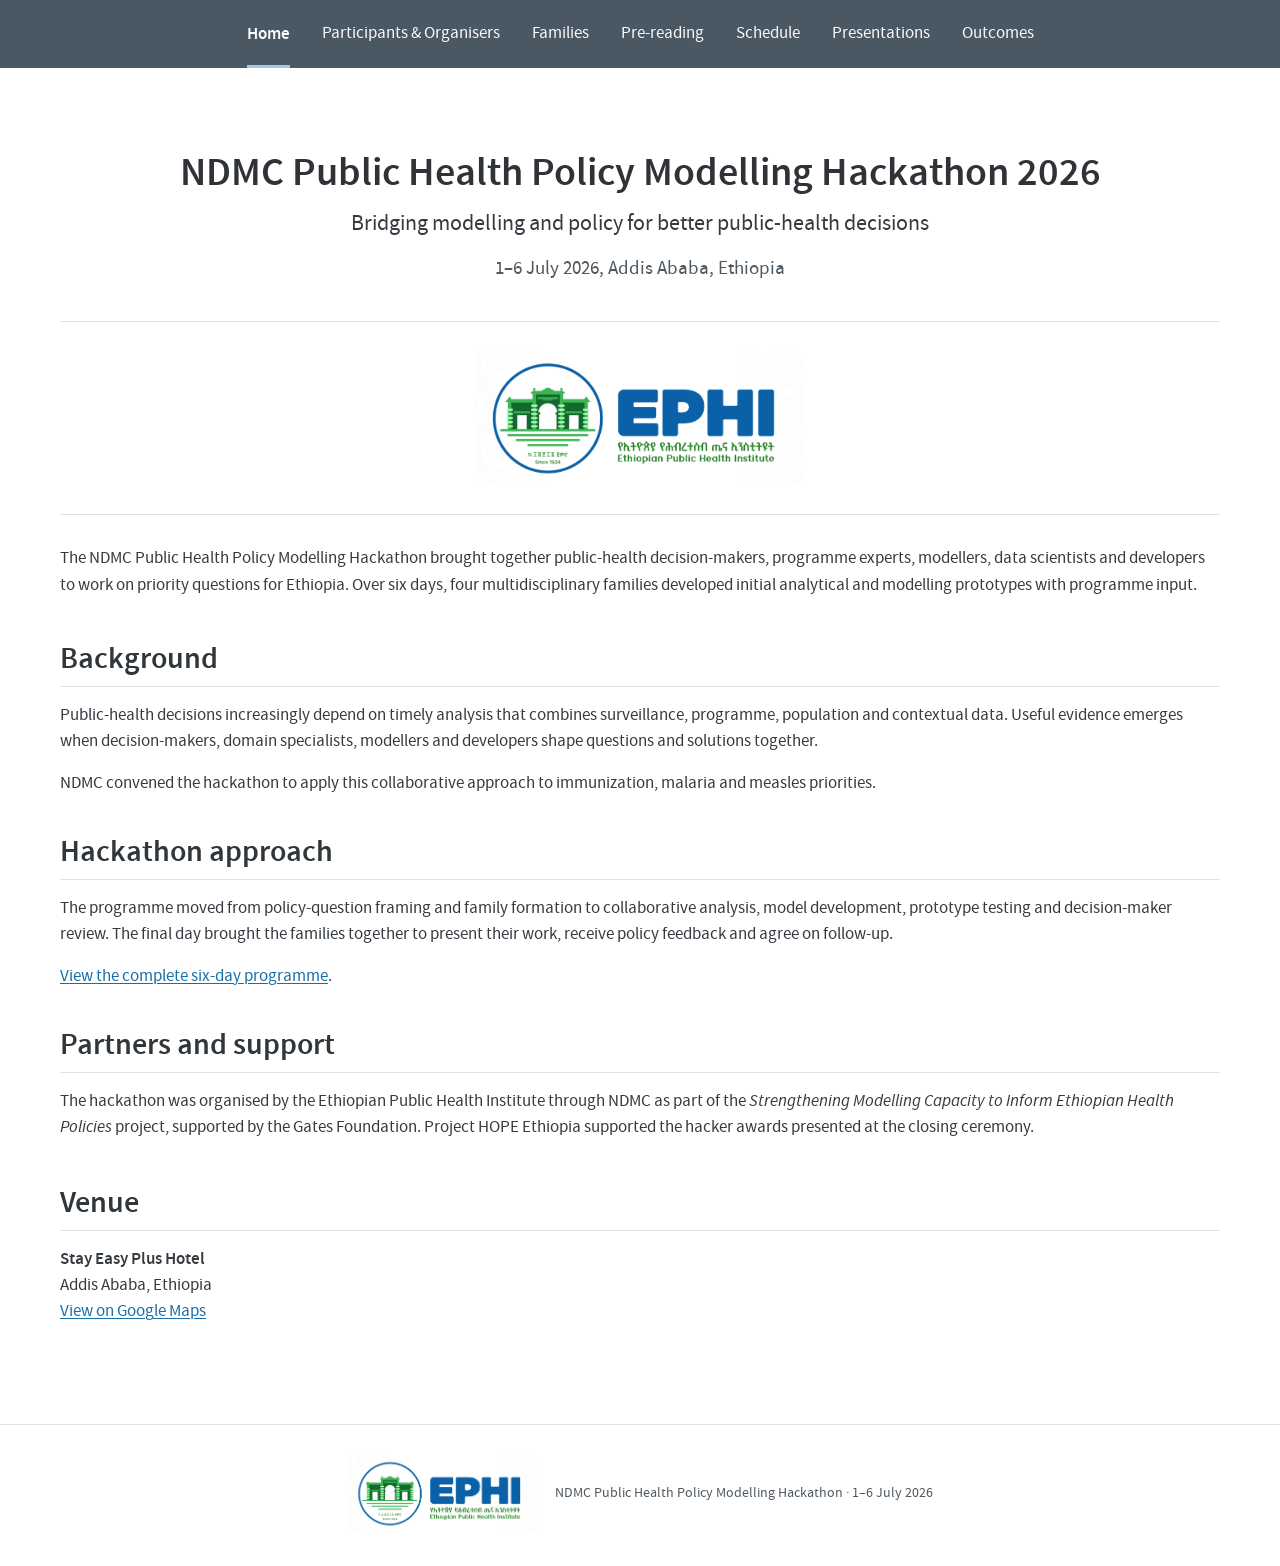
==== commit f166602b: "Update decision-maker profiles and revised EPHI logo" ====
--- a/ndmc-public-health-modelling-hackathon/index.html
+++ b/ndmc-public-health-modelling-hackathon/index.html
@@ -9,9 +9,9 @@
   <meta property="og:description" content="Bridging modelling and policy for better public-health decisions.">
   <meta property="og:type" content="website">
   <meta property="og:url" content="https://mulerger.github.io/ndmc-public-health-modelling-hackathon/">
-  <meta property="og:image" content="https://mulerger.github.io/ndmc-public-health-modelling-hackathon/assets/ephi-logo-2024.jpg">
+  <meta property="og:image" content="https://mulerger.github.io/ndmc-public-health-modelling-hackathon/assets/ephi-logo-revised.png">
   <link rel="canonical" href="https://mulerger.github.io/ndmc-public-health-modelling-hackathon/">
-  <link rel="icon" type="image/jpeg" href="assets/ephi-logo-2024.jpg">
+  <link rel="icon" type="image/png" href="assets/ephi-logo-revised.png">
   <link rel="stylesheet" href="assets/styles.css">
   <title>NDMC Public Health Policy Modelling Hackathon 2026</title>
 </head>
@@ -43,12 +43,8 @@
 
     <div class="logo-band" role="group" aria-label="Host institution">
       <a href="https://ephi.gov.et/" target="_blank" rel="noopener noreferrer" aria-label="Visit the Ethiopian Public Health Institute website">
-        <img src="assets/ephi-logo-2024.jpg" width="1590" height="1590" fetchpriority="high" alt="Ethiopian Public Health Institute">
+        <img src="assets/ephi-logo-revised.png" width="1603" height="652" fetchpriority="high" alt="Ethiopian Public Health Institute">
       </a>
-      <div>
-        <span>Hosted by</span>
-        <strong>Ethiopian Public Health Institute</strong>
-      </div>
     </div>
 
     <p class="event-introduction">The NDMC Public Health Policy Modelling Hackathon brought together public-health decision-makers, programme experts, modellers, data scientists and developers to work on priority questions for Ethiopia. Over six days, four multidisciplinary families developed initial analytical and modelling prototypes with programme input.</p>
@@ -77,8 +73,8 @@
   </main>
 
   <footer class="site-footer">
-    <img src="assets/ephi-logo-2024.jpg" width="1590" height="1590" loading="lazy" alt="">
-    <p><strong>Ethiopian Public Health Institute</strong><br>NDMC Public Health Policy Modelling Hackathon · 1–6 July 2026</p>
+    <img src="assets/ephi-logo-revised.png" width="1603" height="652" loading="lazy" alt="Ethiopian Public Health Institute">
+    <p>NDMC Public Health Policy Modelling Hackathon · 1–6 July 2026</p>
   </footer>
 
   <script src="assets/site.js"></script>
--- a/ndmc-public-health-modelling-hackathon/assets/styles.css
+++ b/ndmc-public-health-modelling-hackathon/assets/styles.css
@@ -278,8 +278,9 @@
 }
 
 .logo-band img {
-  width: 118px;
-  height: 118px;
+  width: 330px;
+  height: auto;
+  max-height: 134px;
   object-fit: contain;
 }
 
@@ -368,36 +369,12 @@
   gap: 24px;
 }
 
-.coordination-list {
-  margin: 0;
-  padding: 0;
-  display: grid;
-  grid-template-columns: repeat(2, minmax(0, 1fr));
-  list-style: none;
-  border-top: 1px solid var(--line);
-}
-
-.coordination-list li {
-  padding: 14px 16px 14px 0;
-  display: flex;
-  align-items: baseline;
-  justify-content: space-between;
-  gap: 18px;
-  border-bottom: 1px solid var(--line);
-}
-
-.coordination-list li:nth-child(odd) {
-  margin-right: 22px;
-}
-
-.coordination-list strong {
-  font-weight: 600;
-}
-
-.coordination-list span {
-  color: var(--muted);
-  font-size: 0.9rem;
-  text-align: right;
+@media (min-width: 1121px) {
+  [data-people-grid="staff"] > .person-card:last-child:nth-child(4n + 1) {
+    width: calc((100% - 24px) / 2);
+    grid-column: 2 / span 2;
+    justify-self: center;
+  }
 }
 
 .person-card {
@@ -451,6 +428,14 @@
   background: var(--brand-green);
 }
 
+.person-card.coordination .avatar {
+  background: var(--brand-blue-dark);
+}
+
+.person-card.decision-maker .avatar {
+  background: #8a6620;
+}
+
 .person-card-copy {
   flex: 1;
   padding: 16px 15px 18px;
@@ -854,8 +839,9 @@
 }
 
 .site-footer img {
-  width: 58px;
-  height: 58px;
+  width: 190px;
+  height: auto;
+  max-height: 78px;
   object-fit: contain;
 }
 
@@ -873,6 +859,12 @@
 
   .people-grid {
     grid-template-columns: repeat(2, minmax(0, 1fr));
+  }
+
+  [data-people-grid="staff"] > .person-card:last-child:nth-child(2n + 1) {
+    width: calc((100% - 24px) / 2);
+    grid-column: 1 / span 2;
+    justify-self: center;
   }
 
   .avatar {
@@ -953,8 +945,8 @@
   }
 
   .logo-band img {
-    width: 100px;
-    height: 100px;
+    width: min(100%, 300px);
+    height: auto;
   }
 
   .logo-band > div {
@@ -968,14 +960,13 @@
     gap: 18px;
   }
 
-  .coordination-list,
+  [data-people-grid="staff"] > .person-card:last-child:nth-child(2n + 1) {
+    width: calc((100% - 18px) / 2);
+  }
+
   .topic-index ol,
   .topic-columns {
     grid-template-columns: 1fr;
-  }
-
-  .coordination-list li:nth-child(odd) {
-    margin-right: 0;
   }
 
   .avatar {
@@ -1048,6 +1039,11 @@
     grid-template-columns: 1fr;
   }
 
+  [data-people-grid="staff"] > .person-card:last-child:nth-child(2n + 1) {
+    width: 100%;
+    grid-column: auto;
+  }
+
   .avatar {
     height: 300px;
   }
